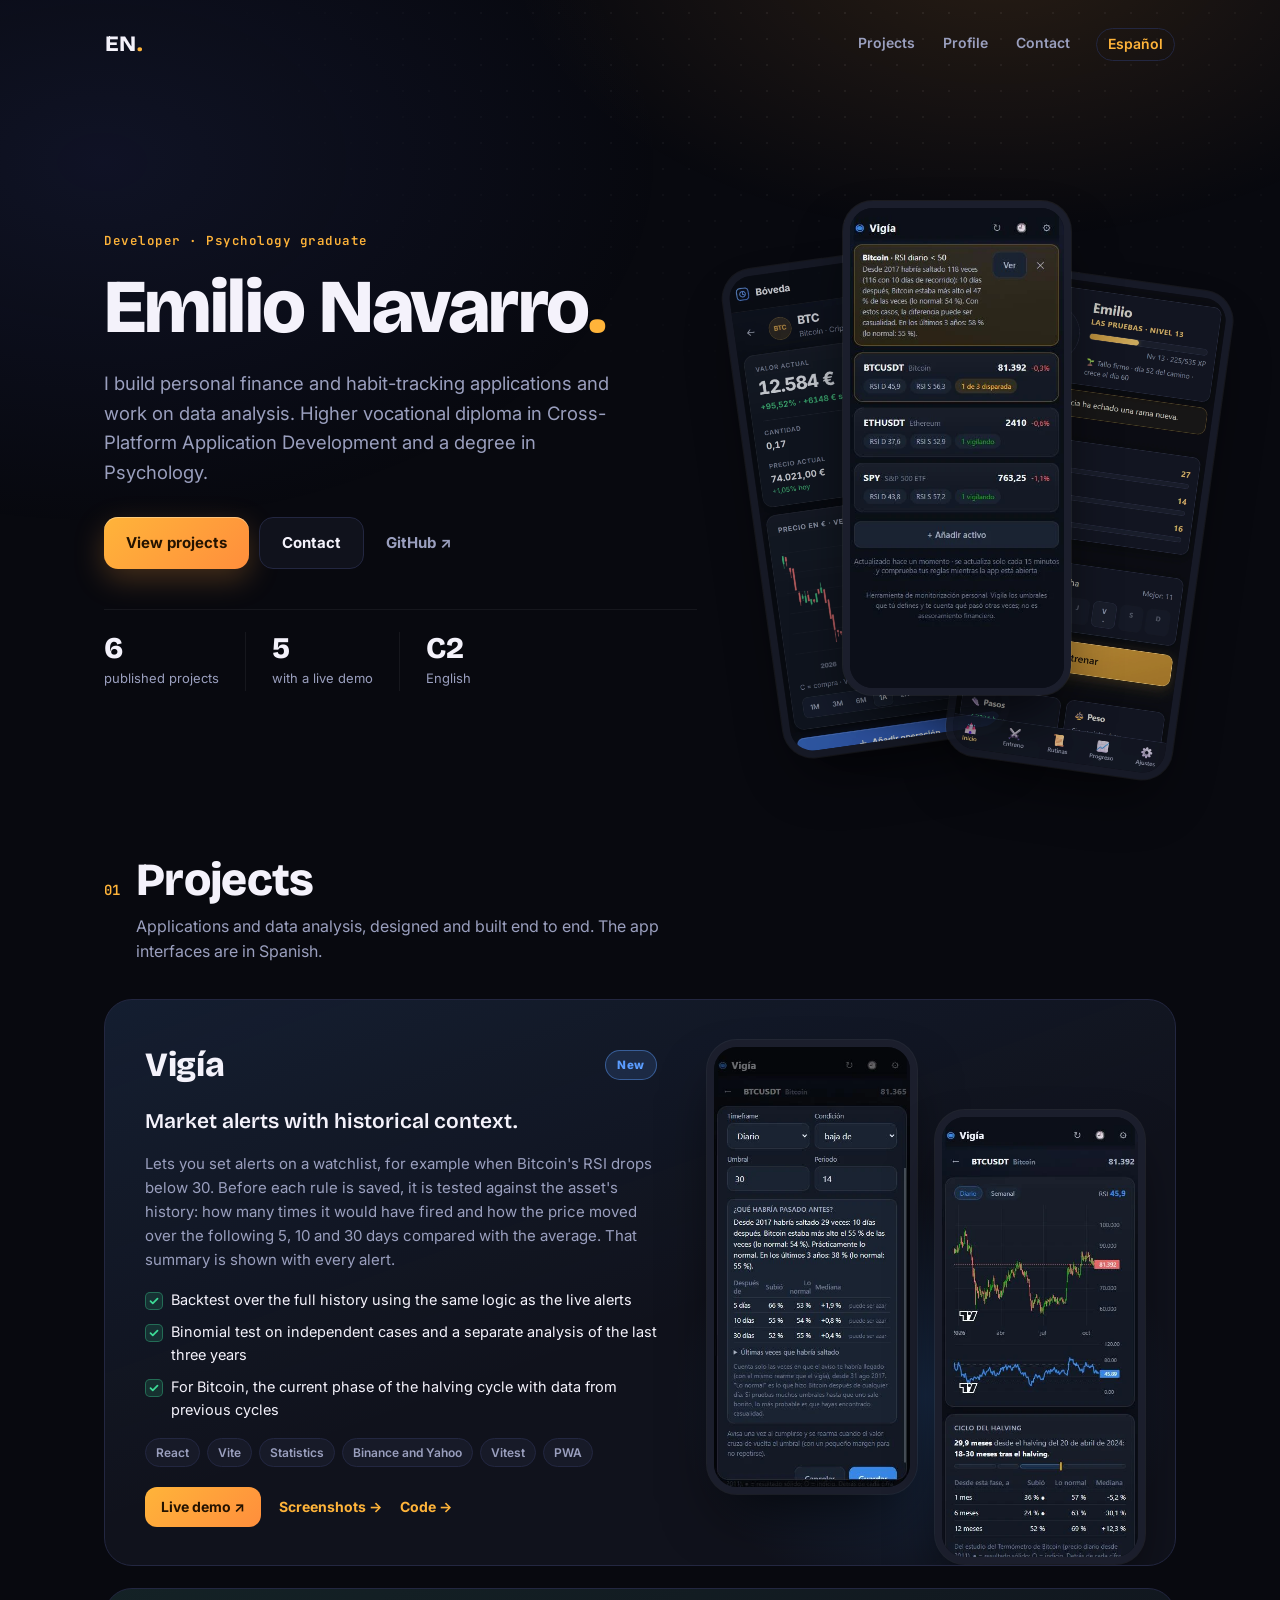
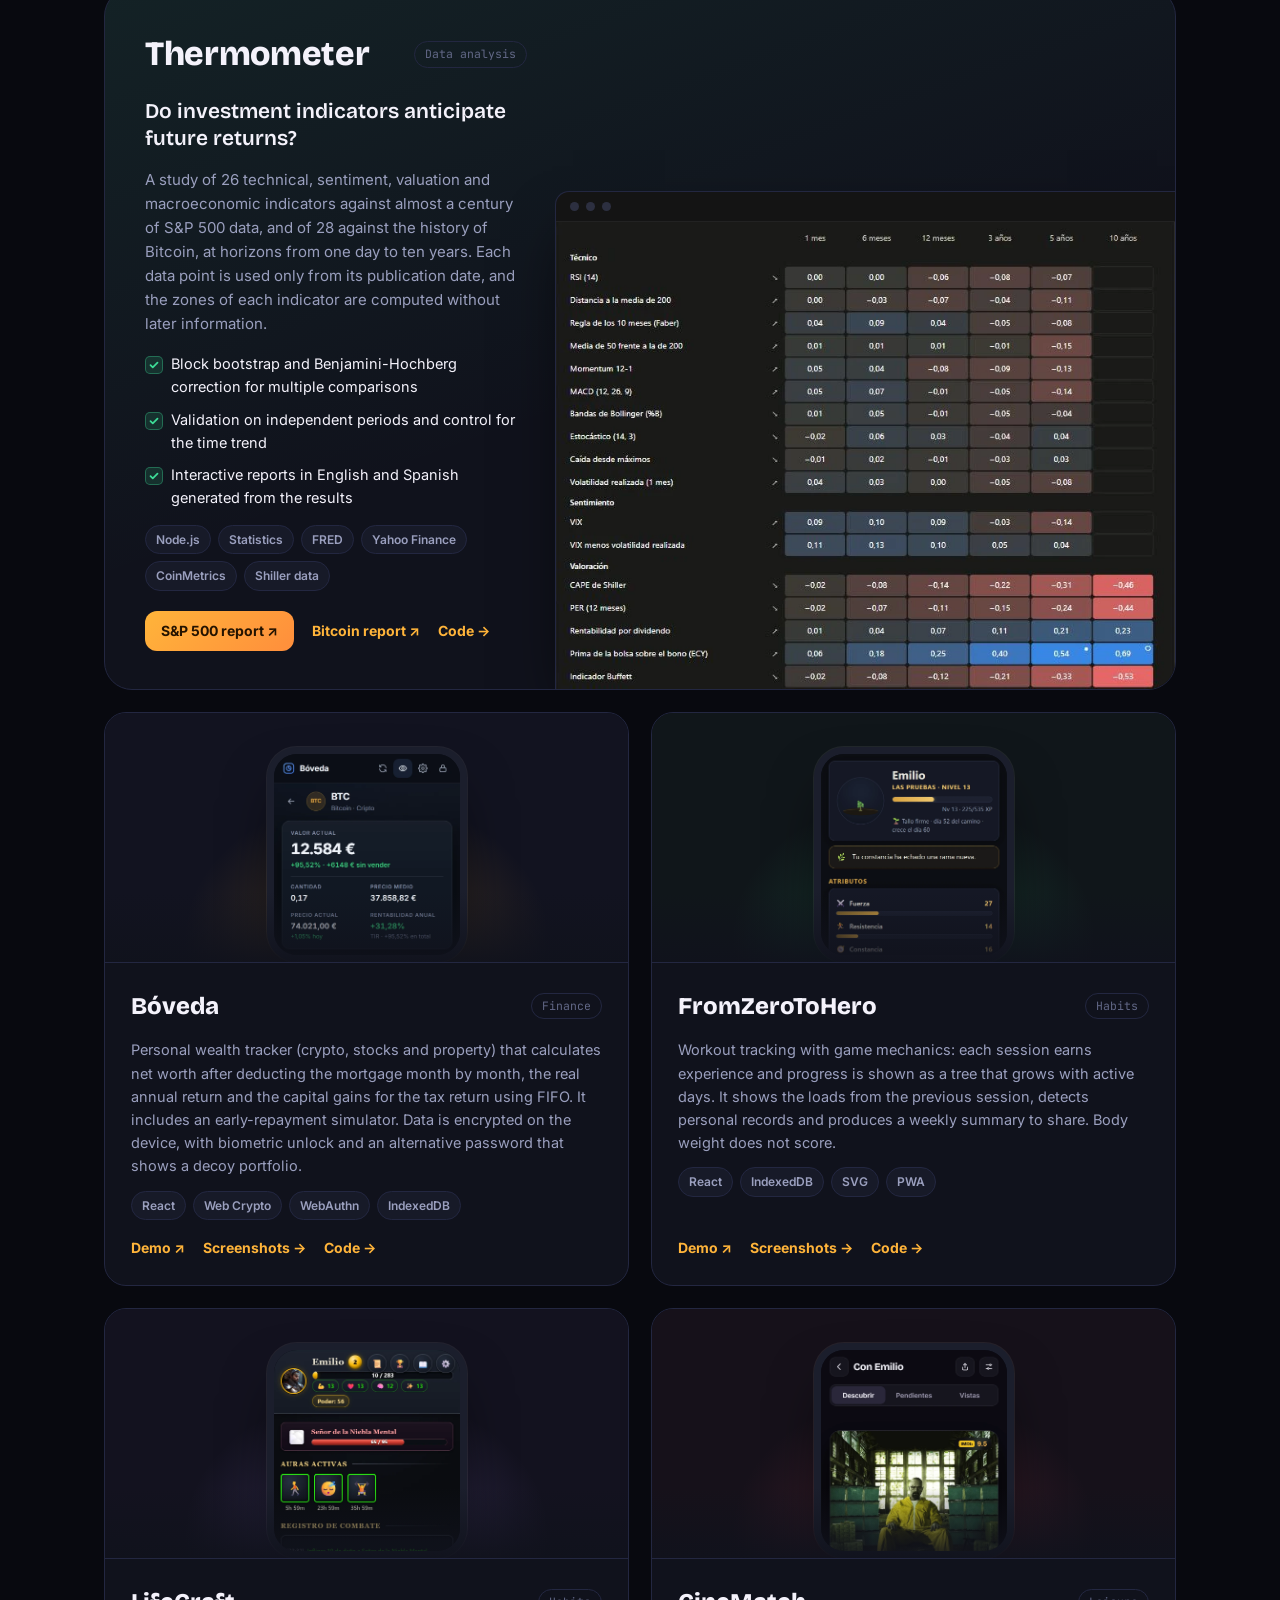
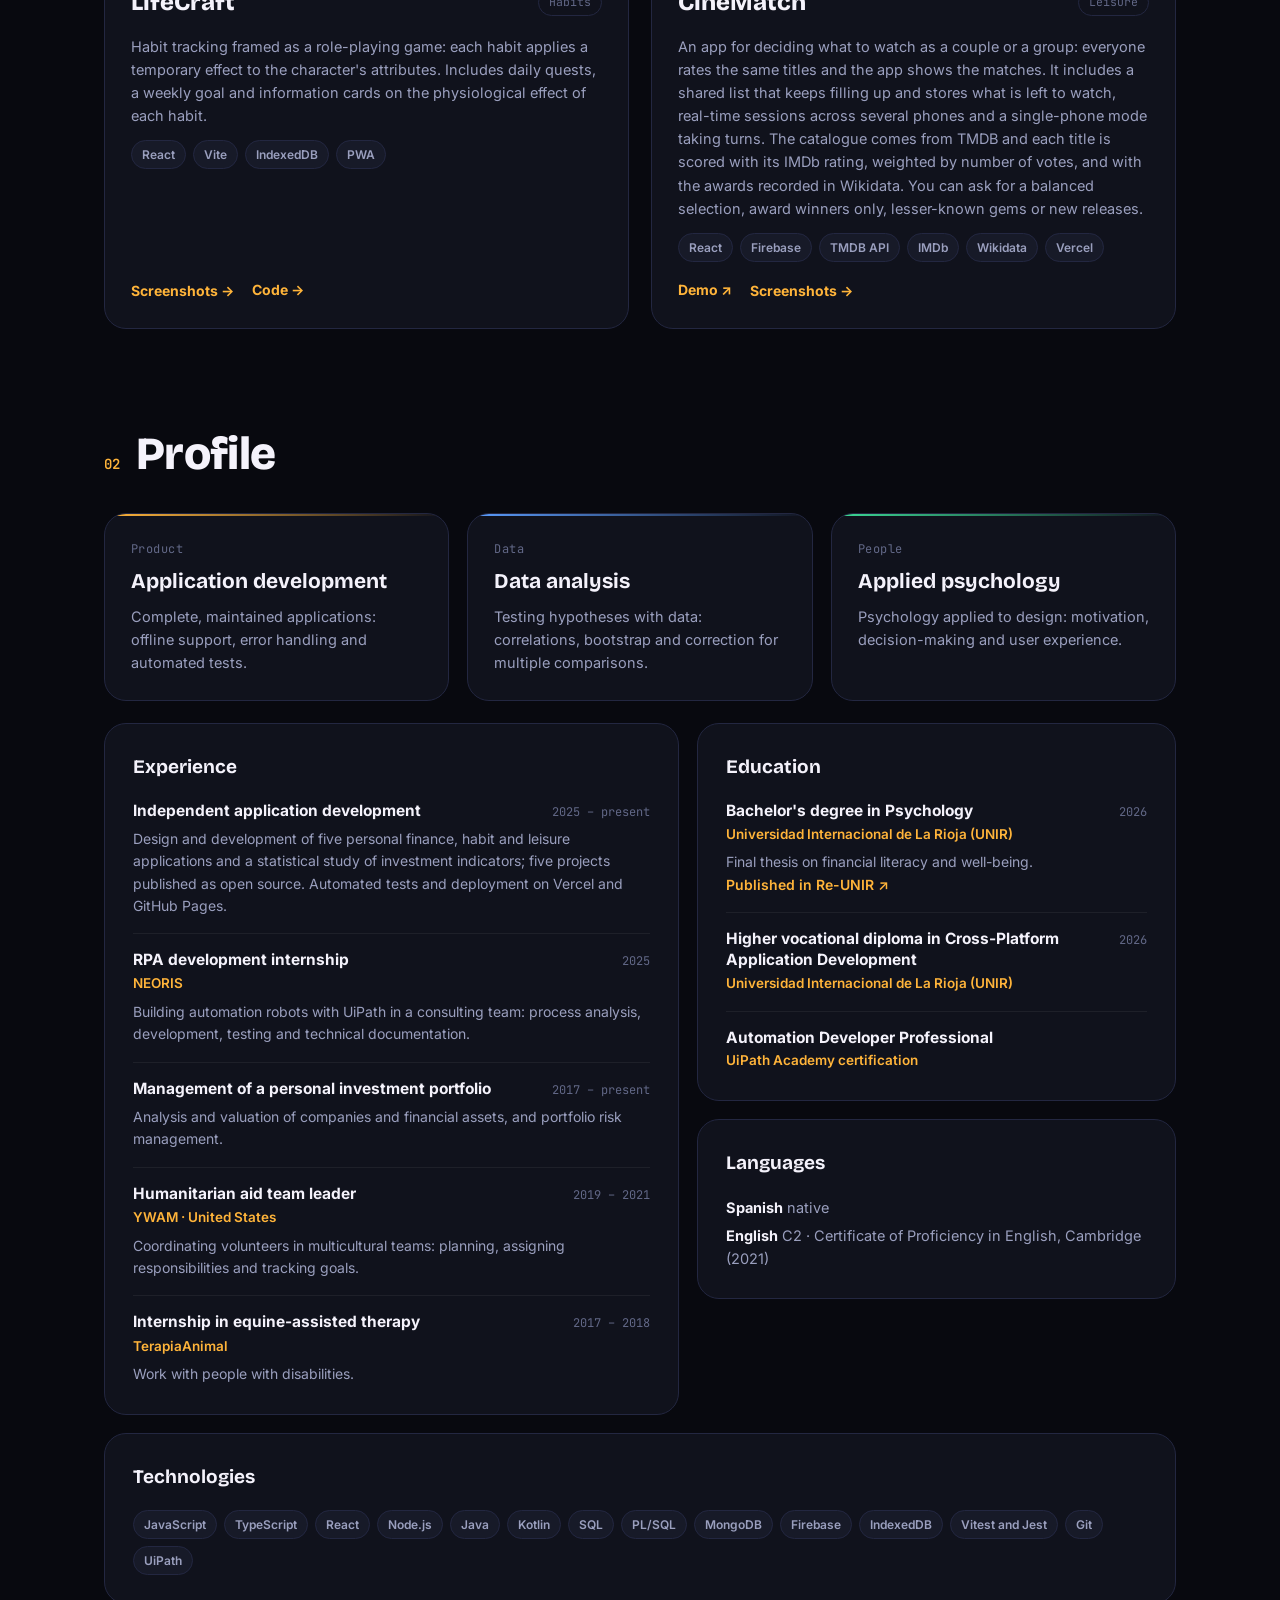
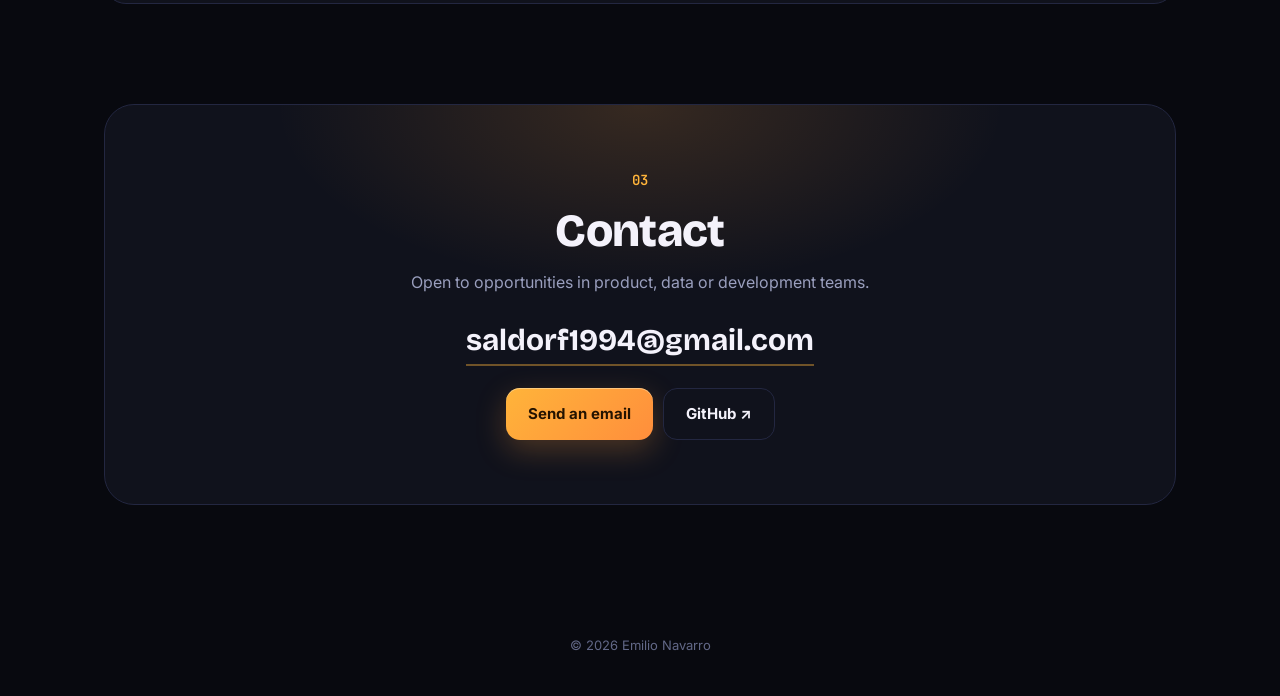
==== en/index.html @ cb15668c "Bóveda: captura de la animación de apertura y textos en inglés al día" ====
<!doctype html>
<html lang="en">

<head>
  <meta charset="UTF-8" />
  <meta name="viewport" content="width=device-width, initial-scale=1.0" />
  <meta name="theme-color" content="#08090f" />
  <title>Emilio Navarro · Developer and Psychology graduate</title>
  <meta name="description"
    content="Portfolio of Emilio Navarro, application developer and Psychology graduate. Personal finance and habit-tracking apps, and data analysis." />
  <meta property="og:type" content="website" />
  <meta property="og:url" content="https://seakerop.github.io/portfolio-12-06-main/en/" />
  <meta property="og:title" content="Emilio Navarro · Developer and Psychology graduate" />
  <meta property="og:description" content="Personal finance and habit-tracking apps, and data analysis." />
  <meta property="og:image" content="https://seakerop.github.io/portfolio-12-06-main/og.png" />
  <meta name="twitter:card" content="summary_large_image" />
  <link rel="icon"
    href="data:image/svg+xml,%3Csvg xmlns='http://www.w3.org/2000/svg' viewBox='0 0 100 100'%3E%3Crect width='100' height='100' rx='24' fill='%2308090f'/%3E%3Ctext x='46' y='68' font-family='Arial' font-weight='800' font-size='50' fill='%23f4f2fb' text-anchor='middle'%3EEN%3C/text%3E%3Ccircle cx='82' cy='64' r='7' fill='%23ffb43a'/%3E%3C/svg%3E" />
  <link rel="preconnect" href="https://fonts.googleapis.com" />
  <link rel="preconnect" href="https://fonts.gstatic.com" crossorigin />
  <link
    href="https://fonts.googleapis.com/css2?family=Bricolage+Grotesque:opsz,wght@12..96,400..800&family=Inter:wght@400;500;600;700&family=JetBrains+Mono:wght@500;600&display=swap"
    rel="stylesheet" />
  <link rel="alternate" hreflang="es" href="https://seakerop.github.io/portfolio-12-06-main/" />
  <link rel="stylesheet" href="../style.css" />
</head>

<body>
  <div class="backdrop" aria-hidden="true"></div>

  <header class="nav">
    <a class="brand" href="#top" aria-label="Home">EN<span class="dot">.</span></a>
    <nav>
      <a href="#projects">Projects</a>
      <a href="#profile">Profile</a>
      <a href="#contact">Contact</a>
      <a class="lang-link" href="../" hreflang="es" lang="es">Español</a>
    </nav>
  </header>

  <main id="top">
    <!-- ═══ hero ═══ -->
    <section class="hero">
      <div class="hero-text">
        <p class="eyebrow reveal">Developer · Psychology graduate</p>
        <h1 class="reveal">Emilio Navarro<span class="dot">.</span></h1>
        <p class="hero-sub reveal">
          I build personal finance and habit-tracking applications and work on data analysis. Higher vocational
          diploma in Cross-Platform Application Development and a degree in Psychology.
        </p>
        <div class="hero-cta reveal">
          <a class="btn btn-solid" href="#projects">View projects</a>
          <a class="btn btn-line" href="mailto:saldorf1994@gmail.com">Contact</a>
          <a class="btn btn-ghost" href="https://github.com/seakerop" target="_blank" rel="noreferrer">GitHub ↗</a>
        </div>
        <ul class="proof reveal" aria-label="In numbers">
          <li><b>6</b><span>published projects</span></li>
          <li><b>5</b><span>with a live demo</span></li>
          <li><b>C2</b><span>English</span></li>
        </ul>
      </div>

      <div class="hero-phones reveal" aria-hidden="true">
        <figure class="phone p-back"><img src="../img/boveda/2-activo.webp" alt="" fetchpriority="high" /></figure>
        <figure class="phone p-front"><img src="../img/vigia/1-avisos.webp" alt="" fetchpriority="high" /></figure>
        <figure class="phone p-side"><img src="../img/fzth/1-home.webp" alt="" /></figure>
      </div>
    </section>

    <!-- ═══ projects ═══ -->
    <section id="projects">
      <div class="sec-head reveal">
        <span class="sec-num mono">01</span>
        <h2>Projects</h2>
        <p>Applications and data analysis, designed and built end to end. The app interfaces are in Spanish.</p>
      </div>

      <!-- featured: Vigía -->
      <article class="feature reveal">
        <div class="feature-text">
          <div class="card-top">
            <h3>Vigía</h3>
            <span class="badge badge-new">New</span>
          </div>
          <p class="lede">Market alerts with historical context.</p>
          <p>
            Lets you set alerts on a watchlist, for example when Bitcoin's RSI drops below 30. Before each rule is
            saved, it is tested against the asset's history: how many times it would have fired and how the price
            moved over the following 5, 10 and 30 days compared with the average. That summary is shown with every
            alert.
          </p>
          <ul class="checks">
            <li>Backtest over the full history using the same logic as the live alerts</li>
            <li>Binomial test on independent cases and a separate analysis of the last three years</li>
            <li>For Bitcoin, the current phase of the halving cycle with data from previous cycles</li>
          </ul>
          <div class="stack">
            <span>React</span><span>Vite</span><span>Statistics</span><span>Binance and Yahoo</span><span>Vitest</span><span>PWA</span>
          </div>
          <div class="card-links">
            <a class="link-solid" href="https://vigia-fawn.vercel.app" target="_blank" rel="noreferrer">Live demo ↗</a>
            <button type="button" class="shots-link" data-shots="vigia">Screenshots →</button>
            <a href="https://github.com/seakerop/vigia" target="_blank" rel="noreferrer">Code →</a>
          </div>
        </div>
        <div class="feature-visual" aria-hidden="true">
          <figure class="phone"><img src="../img/vigia/3-probador.webp" alt="" loading="lazy" /></figure>
          <figure class="phone phone-offset"><img src="../img/vigia/2-ficha.webp" alt="" loading="lazy" /></figure>
        </div>
      </article>

      <!-- featured: Termómetro -->
      <article class="feature feature-data reveal">
        <div class="feature-text">
          <div class="card-top">
            <h3>Thermometer</h3>
            <span class="tag mono">Data analysis</span>
          </div>
          <p class="lede">Do investment indicators anticipate future returns?</p>
          <p>
            A study of 26 technical, sentiment, valuation and macroeconomic indicators against almost a century of
            S&amp;P 500 data, and of 28 against the history of Bitcoin, at horizons from one day to ten years. Each
            data point is used only from its publication date, and the zones of each indicator are computed without
            later information.
          </p>
          <ul class="checks">
            <li>Block bootstrap and Benjamini-Hochberg correction for multiple comparisons</li>
            <li>Validation on independent periods and control for the time trend</li>
            <li>Interactive reports in English and Spanish generated from the results</li>
          </ul>
          <div class="stack">
            <span>Node.js</span><span>Statistics</span><span>FRED</span><span>Yahoo Finance</span><span>CoinMetrics</span><span>Shiller data</span>
          </div>
          <div class="card-links">
            <a class="link-solid" href="https://seakerop.github.io/termometro/en/" target="_blank" rel="noreferrer">S&amp;P 500 report ↗</a>
            <a href="https://seakerop.github.io/termometro/en/bitcoin.html" target="_blank" rel="noreferrer">Bitcoin report ↗</a>
            <a href="https://github.com/seakerop/termometro" target="_blank" rel="noreferrer">Code →</a>
          </div>
        </div>
        <div class="feature-visual" aria-hidden="true">
          <figure class="browser">
            <div class="browser-bar"><i></i><i></i><i></i></div>
            <img src="../img/termometro/mapa.webp" alt="" loading="lazy" width="758" height="572" />
          </figure>
        </div>
      </article>

      <div class="cards">
        <article class="card reveal">
          <div class="card-shot shot-vault">
            <figure class="phone"><img src="../img/boveda/2-activo.webp" alt="Bitcoin detail screen in Bóveda with its candlestick chart" loading="lazy" /></figure>
          </div>
          <div class="card-body">
            <div class="card-top"><h3>Bóveda</h3><span class="tag mono">Finance</span></div>
            <p>
              Personal wealth tracker (crypto, stocks and property) that calculates net worth after deducting the
              mortgage month by month, the real annual return and the capital gains for the tax return using FIFO.
              It includes an early-repayment simulator. Data is encrypted on the device, with
              biometric unlock and an alternative password that shows a decoy portfolio.
            </p>
            <div class="stack"><span>React</span><span>Web Crypto</span><span>WebAuthn</span><span>IndexedDB</span></div>
            <div class="card-links">
              <a href="https://boveda-ivory.vercel.app" target="_blank" rel="noreferrer">Demo ↗</a>
              <button type="button" class="shots-link" data-shots="boveda">Screenshots →</button>
              <a href="https://github.com/seakerop/boveda" target="_blank" rel="noreferrer">Code →</a>
            </div>
          </div>
        </article>

        <article class="card reveal">
          <div class="card-shot shot-gym">
            <figure class="phone"><img src="../img/fzth/1-home.webp" alt="FromZeroToHero home screen" loading="lazy" /></figure>
          </div>
          <div class="card-body">
            <div class="card-top"><h3>FromZeroToHero</h3><span class="tag mono">Habits</span></div>
            <p>
              Workout tracking with game mechanics: each session earns experience and progress is shown as a tree
              that grows with active days. It shows the loads from the previous session, detects personal records and
              produces a weekly summary to share. Body weight does not score.
            </p>
            <div class="stack"><span>React</span><span>IndexedDB</span><span>SVG</span><span>PWA</span></div>
            <div class="card-links">
              <a href="https://seakerop.github.io/fromzerotohero/" target="_blank" rel="noreferrer">Demo ↗</a>
              <button type="button" class="shots-link" data-shots="fzth">Screenshots →</button>
              <a href="https://github.com/seakerop/fromzerotohero" target="_blank" rel="noreferrer">Code →</a>
            </div>
          </div>
        </article>

        <article class="card reveal">
          <div class="card-shot shot-life">
            <figure class="phone"><img src="../img/lifecraft/2-home.webp" alt="LifeCraft home screen" loading="lazy" /></figure>
          </div>
          <div class="card-body">
            <div class="card-top"><h3>LifeCraft</h3><span class="tag mono">Habits</span></div>
            <p>
              Habit tracking framed as a role-playing game: each habit applies a temporary effect to the character's
              attributes. Includes daily quests, a weekly goal and information cards on the physiological effect of
              each habit.
            </p>
            <div class="stack"><span>React</span><span>Vite</span><span>IndexedDB</span><span>PWA</span></div>
            <div class="card-links">
              <button type="button" class="shots-link" data-shots="lifecraft">Screenshots →</button>
              <a href="https://github.com/seakerop/lifecraft" target="_blank" rel="noreferrer">Code →</a>
            </div>
          </div>
        </article>

        <article class="card reveal">
          <div class="card-shot shot-cine">
            <figure class="phone"><img src="../img/cinematch/2-descubrir.webp" alt="A series card in CineMatch" loading="lazy" /></figure>
          </div>
          <div class="card-body">
            <div class="card-top"><h3>CineMatch</h3><span class="tag mono">Leisure</span></div>
            <p>
              An app for deciding what to watch as a couple or a group: everyone rates the same titles and the app
              shows the matches. It includes a shared list that keeps filling up and stores what is left to watch,
              real-time sessions across several phones and a single-phone mode taking turns. The catalogue comes from
              TMDB and each title is scored with its IMDb rating, weighted by number of votes, and with the awards
              recorded in Wikidata. You can ask for a balanced selection, award winners only, lesser-known gems or new
              releases.
            </p>
            <div class="stack"><span>React</span><span>Firebase</span><span>TMDB API</span><span>IMDb</span><span>Wikidata</span><span>Vercel</span></div>
            <div class="card-links">
              <a href="https://cinematch-wine-xi.vercel.app" target="_blank" rel="noreferrer">Demo ↗</a>
              <button type="button" class="shots-link" data-shots="cinematch">Screenshots →</button>
            </div>
          </div>
        </article>
      </div>
    </section>

    <!-- ═══ profile ═══ -->
    <section id="profile">
      <div class="sec-head reveal">
        <span class="sec-num mono">02</span>
        <h2>Profile</h2>
      </div>

      <div class="pillars">
        <div class="pillar reveal">
          <span class="pillar-k mono">Product</span>
          <h3>Application development</h3>
          <p>Complete, maintained applications: offline support, error handling and automated tests.</p>
        </div>
        <div class="pillar reveal">
          <span class="pillar-k mono">Data</span>
          <h3>Data analysis</h3>
          <p>Testing hypotheses with data: correlations, bootstrap and correction for multiple comparisons.</p>
        </div>
        <div class="pillar reveal">
          <span class="pillar-k mono">People</span>
          <h3>Applied psychology</h3>
          <p>Psychology applied to design: motivation, decision-making and user experience.</p>
        </div>
      </div>

      <div class="cv-grid">
        <div class="cv-block reveal">
          <h3 class="block-title">Experience</h3>
          <ul class="cv-list">
            <li>
              <div class="cv-head"><b>Independent application development</b><span class="when mono">2025 – present</span></div>
              <p>Design and development of five personal finance, habit and leisure applications and a statistical study of investment indicators; five projects published as open source. Automated tests and deployment on Vercel and GitHub Pages.</p>
            </li>
            <li>
              <div class="cv-head"><b>RPA development internship</b><span class="when mono">2025</span></div>
              <span class="org">NEORIS</span>
              <p>Building automation robots with UiPath in a consulting team: process analysis, development, testing and technical documentation.</p>
            </li>
            <li>
              <div class="cv-head"><b>Management of a personal investment portfolio</b><span class="when mono">2017 – present</span></div>
              <p>Analysis and valuation of companies and financial assets, and portfolio risk management.</p>
            </li>
            <li>
              <div class="cv-head"><b>Humanitarian aid team leader</b><span class="when mono">2019 – 2021</span></div>
              <span class="org">YWAM · United States</span>
              <p>Coordinating volunteers in multicultural teams: planning, assigning responsibilities and tracking goals.</p>
            </li>
            <li>
              <div class="cv-head"><b>Internship in equine-assisted therapy</b><span class="when mono">2017 – 2018</span></div>
              <span class="org">TerapiaAnimal</span>
              <p>Work with people with disabilities.</p>
            </li>
          </ul>
        </div>

        <div class="cv-side">
          <div class="cv-block reveal">
            <h3 class="block-title">Education</h3>
            <ul class="cv-list">
              <li>
                <div class="cv-head"><b>Bachelor's degree in Psychology</b><span class="when mono">2026</span></div>
                <span class="org">Universidad Internacional de La Rioja (UNIR)</span>
                <p>Final thesis on financial literacy and well-being. <a href="https://reunir.unir.net/handle/123456789/23557" target="_blank" rel="noreferrer">Published in Re-UNIR ↗</a></p>
              </li>
              <li>
                <div class="cv-head"><b>Higher vocational diploma in Cross-Platform Application Development</b><span class="when mono">2026</span></div>
                <span class="org">Universidad Internacional de La Rioja (UNIR)</span>
              </li>
              <li>
                <div class="cv-head"><b>Automation Developer Professional</b></div>
                <span class="org">UiPath Academy certification</span>
              </li>
            </ul>
          </div>
          <div class="cv-block reveal">
            <h3 class="block-title">Languages</h3>
            <p class="lang"><b>Spanish</b> native</p>
            <p class="lang"><b>English</b> C2 · Certificate of Proficiency in English, Cambridge (2021)</p>
          </div>
        </div>

        <div class="cv-block cv-wide reveal">
          <h3 class="block-title">Technologies</h3>
          <div class="stack">
            <span>JavaScript</span><span>TypeScript</span><span>React</span><span>Node.js</span><span>Java</span><span>Kotlin</span>
            <span>SQL</span><span>PL/SQL</span><span>MongoDB</span><span>Firebase</span><span>IndexedDB</span><span>Vitest and Jest</span><span>Git</span><span>UiPath</span>
          </div>
        </div>
      </div>
    </section>

    <!-- ═══ contact ═══ -->
    <section id="contact">
      <div class="contact reveal">
        <span class="sec-num mono">03</span>
        <h2>Contact</h2>
        <p>Open to opportunities in product, data or development teams.</p>
        <a class="mail" href="mailto:saldorf1994@gmail.com">saldorf1994@gmail.com</a>
        <div class="hero-cta">
          <a class="btn btn-solid" href="mailto:saldorf1994@gmail.com">Send an email</a>
          <a class="btn btn-line" href="https://github.com/seakerop" target="_blank" rel="noreferrer">GitHub ↗</a>
        </div>
      </div>
    </section>
  </main>

  <div id="lightbox" class="lightbox" hidden>
    <div class="lb-backdrop"></div>
    <div class="lb-panel" role="dialog" aria-modal="true" aria-label="Project screenshots">
      <div class="lb-head">
        <h3 class="lb-title"></h3>
        <button class="lb-close" type="button" aria-label="Close">✕</button>
      </div>
      <div class="lb-track"></div>
      <button class="lb-nav lb-prev" type="button" aria-label="Previous">‹</button>
      <button class="lb-nav lb-next" type="button" aria-label="Next">›</button>
    </div>
  </div>

  <footer>
    <p>© 2026 Emilio Navarro</p>
  </footer>

  <script>
    // without JS there is no fade-in, but the content is always visible
    document.documentElement.classList.add('js')
    const io = new IntersectionObserver(
      (entries) => entries.forEach((e) => e.isIntersecting && e.target.classList.add('in')),
      { threshold: 0.12 },
    )
    document.querySelectorAll('.reveal').forEach((el) => io.observe(el))

    // screenshot gallery with a caption per screen
    const GALLERIES = {
      vigia: {
        title: 'Vigía',
        shots: [
          { src: '../img/vigia/1-avisos.webp', cap: 'Watchlist with an active alert. Next to the rule is its historical summary: how many times it would have fired since 2017 and the 10-day price move compared with the average.' },
          { src: '../img/vigia/2-ficha.webp', cap: 'Detail screen for each asset with candles and RSI, computed with the same code that evaluates the rules.' },
          { src: '../img/vigia/3-probador.webp', cap: 'When a rule is created, the app tests it against the asset\'s history and shows the results at 5, 10 and 30 days against the average, with an indication of whether the difference is significant.' },
          { src: '../img/vigia/4-ciclo.webp', cap: 'For Bitcoin, the current phase of the halving cycle and how the price behaved in that phase during previous cycles. Below, each rule with its historical summary.' },
        ],
      },
      fzth: {
        title: 'FromZeroToHero',
        shots: [
          { src: '../img/fzth/1-home.webp', cap: 'Home screen: level, attributes and the tree that represents progress, which grows with active days. Attributes are calculated from logged activity, never from body weight.' },
          { src: '../img/fzth/2-arbol.webp', cap: 'The tree in detail with its history: every few active days a new element is added, and its appearance changes with the season.' },
          { src: '../img/fzth/3-entreno.webp', cap: 'Workout mode: each exercise shows the loads from the previous session and pre-fills the sets. Includes a rest timer.' },
          { src: '../img/fzth/4-ficha.webp', cap: 'Technique cards for 52 exercises: muscles involved, key points and common mistakes.' },
          { src: '../img/fzth/5-progreso.webp', cap: 'Progress per exercise: best weight and estimated 1RM per session, with automatic detection of personal records.' },
          { src: '../img/fzth/6-gesta.webp', cap: 'Weekly summary as an image to share: level, streak and experience for the week.' },
        ],
      },
      lifecraft: {
        title: 'LifeCraft',
        shots: [
          { src: '../img/lifecraft/1-creacion.webp', cap: 'Character creation: choosing the habits to build and the ones to keep under control.' },
          { src: '../img/lifecraft/2-home.webp', cap: 'Home screen: each logged habit applies a temporary effect that changes the character\'s attributes.' },
          { src: '../img/lifecraft/3-codice.webp', cap: 'Information cards on the physiological effect of each habit, with references and a note that they do not replace professional advice.' },
          { src: '../img/lifecraft/4-misiones.webp', cap: 'Daily quests and a weekly goal that moves forward with positive habits and back with negative ones.' },
          { src: '../img/lifecraft/5-cronica.webp', cap: 'Monthly history as a heat map, and unlocked achievements.' },
        ],
      },
      boveda: {
        title: 'Bóveda',
        shots: [
          { src: '../img/boveda/1-patrimonio.webp', cap: 'Wealth summary by asset type, with net worth after the mortgage.' },
          { src: '../img/boveda/2-activo.webp', cap: 'Detail screen for each asset with a weekly candlestick chart. Crypto and stock prices update automatically.' },
          { src: '../img/boveda/3-hipoteca.webp', cap: 'Early-repayment simulator: compares lowering the monthly payment with shortening the term and calculates the interest saved.' },
          { src: '../img/boveda/4-privacidad.webp', cap: 'Privacy mode: hides every figure with one tap.' },
          { src: '../img/boveda/5-renta.webp', cap: 'Tax report: gains calculated with FIFO, the way the Spanish tax office does it, including the two-month rule and dividends. Exports to CSV.' },
          { src: '../img/boveda/6-huella.webp', cap: 'Fingerprint unlock. Data is encrypted on the phone itself: no accounts and no server.' },
          { src: '../img/boveda/7-apertura.webp', cap: 'On unlock, the vault door opens while the data is being decrypted: the dial spins, the bolts slide back and you go through the door. With a wrong password, the door shakes.' },
        ],
      },
      cinematch: {
        title: 'CineMatch',
        shots: [
          { src: '../img/cinematch/1-inicio.webp', cap: 'Home: access to the shared list and to sessions with one or several phones.' },
          { src: '../img/cinematch/2-descubrir.webp', cap: 'Each person rates the titles by swiping the card. Every card shows the IMDb rating and, if there is one, its main award.' },
          { src: '../img/cinematch/3-ficha.webp', cap: 'Each title has a page with the synopsis, IMDb votes, awards, the trailer and links to the services where it is available.' },
          { src: '../img/cinematch/4-match.webp', cap: 'When everyone picks the same title, the app shows it straight away.' },
          { src: '../img/cinematch/5-pendientes.webp', cap: 'Matches are kept in the to-watch list. The wheel picks one at random.' },
        ],
      },
    }
    const navBar = document.querySelector('.nav')
    const onScroll = () => navBar.classList.toggle('scrolled', window.scrollY > 8)
    onScroll()
    window.addEventListener('scroll', onScroll, { passive: true })

    const lb = document.getElementById('lightbox')
    const lbTitle = lb.querySelector('.lb-title')
    const lbTrack = lb.querySelector('.lb-track')
    let lastFocus = null
    function openGallery(key) {
      const g = GALLERIES[key]
      if (!g) return
      lastFocus = document.activeElement
      lbTitle.innerHTML = g.title + ' <small>swipe for more →</small>'
      lbTrack.innerHTML = g.shots
        .map((s) => `<figure class="lb-shot"><img src="${s.src}" alt="" loading="lazy" decoding="async" /><p>${s.cap}</p></figure>`)
        .join('')
      lbTrack.scrollLeft = 0
      lb.hidden = false
      document.body.style.overflow = 'hidden'
      lb.querySelector('.lb-close').focus({ preventScroll: true })
    }
    function closeGallery() {
      if (lb.hidden || lb.classList.contains('closing')) return
      lb.classList.add('closing')
      setTimeout(() => {
        lb.classList.remove('closing')
        lb.hidden = true
        document.body.style.overflow = ''
        if (lastFocus && lastFocus.focus) lastFocus.focus({ preventScroll: true })
      }, 190)
    }
    const stepSize = () => {
      const shot = lbTrack.querySelector('.lb-shot')
      return shot ? shot.getBoundingClientRect().width + 16 : 280
    }
    document.querySelectorAll('[data-shots]').forEach((b) => b.addEventListener('click', () => openGallery(b.dataset.shots)))
    lb.querySelector('.lb-close').addEventListener('click', closeGallery)
    lb.querySelector('.lb-backdrop').addEventListener('click', closeGallery)
    lb.querySelector('.lb-prev').addEventListener('click', () => lbTrack.scrollBy({ left: -stepSize(), behavior: 'smooth' }))
    lb.querySelector('.lb-next').addEventListener('click', () => lbTrack.scrollBy({ left: stepSize(), behavior: 'smooth' }))
    document.addEventListener('keydown', (e) => {
      if (lb.hidden) return
      if (e.key === 'Escape') closeGallery()
      if (e.key === 'ArrowRight') lbTrack.scrollBy({ left: stepSize(), behavior: 'smooth' })
      if (e.key === 'ArrowLeft') lbTrack.scrollBy({ left: -stepSize(), behavior: 'smooth' })
    })
    let dragging = false, dragX = 0, dragStart = 0
    lbTrack.addEventListener('pointerdown', (e) => {
      if (e.pointerType !== 'mouse') return
      dragging = true; dragX = e.clientX; dragStart = lbTrack.scrollLeft
      lbTrack.classList.add('dragging')
    })
    window.addEventListener('pointermove', (e) => {
      if (dragging) lbTrack.scrollLeft = dragStart - (e.clientX - dragX)
    })
    window.addEventListener('pointerup', () => {
      dragging = false
      lbTrack.classList.remove('dragging')
    })
  </script>
</body>

</html>
---- style.css ----
/* ═══════════ Emilio Navarro · portfolio ═══════════ */
:root {
  --bg: #08090f;
  --surface: #10121c;
  --surface2: #171a28;
  --line: #232741;
  --line-soft: rgba(255, 255, 255, 0.06);
  --text: #f4f2fb;
  --muted: #9a9fbe;
  --faint: #626887;
  --amber: #ffb43a;
  --coral: #ff8e3c;
  --mint: #3ddc97;
  --blue: #5b9dff;
  --display: 'Bricolage Grotesque', 'Inter', sans-serif;
  --mono: 'JetBrains Mono', ui-monospace, monospace;
  --radius: 22px;
}

* { box-sizing: border-box; margin: 0; padding: 0; }
html { scroll-behavior: smooth; scrollbar-color: #232741 #08090f; }
::selection { background: rgba(255, 180, 58, 0.9); color: #241300; }
:focus-visible { outline: 2px solid var(--amber); outline-offset: 3px; border-radius: 6px; }
::-webkit-scrollbar { width: 10px; height: 8px; }
::-webkit-scrollbar-track { background: #08090f; }
::-webkit-scrollbar-thumb { background: #232741; border-radius: 6px; border: 2px solid #08090f; }

body {
  font-family: 'Inter', system-ui, sans-serif;
  background: var(--bg);
  color: var(--text);
  -webkit-font-smoothing: antialiased;
  line-height: 1.6;
  overflow-x: hidden;
}
.mono { font-family: var(--mono); }
a { color: inherit; }

/* atmósfera: retícula de puntos que se desvanece + dos luces muy suaves */
.backdrop { position: fixed; inset: 0; z-index: 0; pointer-events: none; }
.backdrop::before {
  content: ''; position: absolute; inset: 0;
  background-image: radial-gradient(rgba(255, 255, 255, 0.07) 1px, transparent 1px);
  background-size: 26px 26px;
  -webkit-mask-image: radial-gradient(900px 600px at 70% 0%, #000 0%, transparent 75%);
  mask-image: radial-gradient(900px 600px at 70% 0%, #000 0%, transparent 75%);
}
.backdrop::after {
  content: ''; position: absolute; inset: 0;
  background:
    radial-gradient(700px 420px at 78% -6%, rgba(255, 162, 58, 0.13), transparent 70%),
    radial-gradient(800px 520px at 8% 18%, rgba(70, 90, 200, 0.12), transparent 70%);
}
main, .nav, footer { position: relative; z-index: 2; }

/* nav flotante: se vuelve píldora con blur al hacer scroll */
.nav {
  position: sticky; top: 12px; z-index: 40;
  max-width: 1120px; margin: 0 auto; padding: 14px 24px;
  display: flex; align-items: center; justify-content: space-between;
  border: 1px solid transparent; border-radius: 999px;
  transition: background 0.3s ease, border-color 0.3s ease, box-shadow 0.3s ease;
}
.nav.scrolled {
  background: rgba(12, 14, 24, 0.72);
  -webkit-backdrop-filter: blur(14px) saturate(1.3);
  backdrop-filter: blur(14px) saturate(1.3);
  border-color: var(--line);
  box-shadow: 0 12px 32px rgba(0, 0, 0, 0.35);
}
.brand { font-family: var(--display); font-weight: 800; font-size: 22px; letter-spacing: 0.02em; text-decoration: none; }
.dot { color: var(--amber); }
.nav nav { display: flex; gap: 24px; }
.nav nav a {
  position: relative; color: var(--muted); text-decoration: none;
  font-size: 14px; font-weight: 600; padding: 4px 2px; transition: color 0.15s;
}
.nav nav a::after {
  content: ''; position: absolute; left: 2px; right: 100%; bottom: -1px; height: 2px;
  background: var(--amber); border-radius: 2px; transition: right 0.22s ease;
}
.nav nav a:hover { color: var(--text); }
.nav nav a:hover::after { right: 2px; }
.nav nav a.lang-link { color: var(--amber); border: 1px solid var(--line); border-radius: 999px; padding: 4px 11px; }
.nav nav a.lang-link::after { display: none; }
.nav nav a.lang-link:hover { border-color: var(--amber); }

main { max-width: 1120px; margin: 0 auto; padding: 0 24px 40px; }

/* aparición al hacer scroll (solo con JS; sin JS todo se ve) */
html.js .reveal { opacity: 0; transform: translateY(22px); transition: opacity 0.65s ease, transform 0.65s cubic-bezier(0.2, 0.7, 0.3, 1); }
html.js .reveal.in { opacity: 1; transform: none; }
html.js .hero-text .reveal:nth-child(2) { transition-delay: 0.07s; }
html.js .hero-text .reveal:nth-child(3) { transition-delay: 0.14s; }
html.js .hero-text .reveal:nth-child(4) { transition-delay: 0.21s; }
html.js .hero-text .reveal:nth-child(5) { transition-delay: 0.28s; }
html.js .hero-phones.reveal { transition-delay: 0.18s; }
html.js .cards .card.reveal:nth-child(2n) { transition-delay: 0.08s; }
html.js .pillars .pillar.reveal:nth-child(2) { transition-delay: 0.08s; }
html.js .pillars .pillar.reveal:nth-child(3) { transition-delay: 0.16s; }

/* ═══ marco de móvil para las capturas ═══ */
.phone {
  margin: 0; aspect-ratio: 390 / 844; border-radius: 30px; overflow: hidden;
  background: #0c0e18; border: 7px solid #1b1e2c;
  box-shadow: 0 0 0 1px rgba(255, 255, 255, 0.07), 0 30px 60px -18px rgba(0, 0, 0, 0.75);
}
.phone img { display: block; width: 100%; height: 100%; object-fit: cover; object-position: top; }

/* ═══ hero ═══ */
.hero {
  display: grid; grid-template-columns: 1.15fr 0.85fr; gap: 40px; align-items: center;
  padding: 72px 0 40px; min-height: min(760px, 88vh);
}
.eyebrow {
  font-family: var(--mono); color: var(--amber); font-size: 12.5px; font-weight: 600;
  letter-spacing: 0.04em; margin-bottom: 18px;
}
.hero h1 {
  font-family: var(--display); font-size: clamp(42px, 6.4vw, 76px);
  font-weight: 800; line-height: 1.02; letter-spacing: -0.02em; margin-bottom: 22px;
  text-wrap: balance;
}
.hl {
  background: linear-gradient(100deg, var(--amber) 10%, var(--coral) 90%);
  -webkit-background-clip: text; background-clip: text; color: transparent;
}
.hero-sub { font-size: clamp(16px, 1.6vw, 18.5px); color: var(--muted); max-width: 540px; margin-bottom: 30px; }

.hero-cta { display: flex; flex-wrap: wrap; gap: 10px; }
.btn {
  display: inline-flex; align-items: center; gap: 8px; padding: 13px 22px;
  border-radius: 14px; font-weight: 700; font-size: 15px; text-decoration: none;
  transition: transform 0.12s ease, filter 0.2s ease, border-color 0.2s ease, background 0.2s ease;
}
.btn:hover { transform: translateY(-1px); }
.btn:active { transform: scale(0.97); }
.btn-solid {
  background: linear-gradient(135deg, var(--amber), var(--coral)); color: #241300;
  box-shadow: inset 0 1px 0 rgba(255, 235, 190, 0.5), 0 10px 30px rgba(255, 160, 58, 0.25);
}
.btn-solid:hover { filter: brightness(1.07); }
.btn-line { border: 1px solid var(--line); color: var(--text); background: var(--surface); }
.btn-line:hover { border-color: var(--muted); }
.btn-ghost { color: var(--muted); padding-left: 12px; padding-right: 12px; }
.btn-ghost:hover { color: var(--text); }

/* cifras de credibilidad */
.proof {
  list-style: none; display: grid; grid-template-columns: repeat(4, auto); justify-content: start; gap: 0;
  margin-top: 40px; border-top: 1px solid var(--line-soft); padding-top: 22px;
}
.proof li { padding-right: 26px; margin-right: 26px; border-right: 1px solid var(--line-soft); }
.proof li:last-child { border-right: 0; margin-right: 0; padding-right: 0; }
.proof b { display: block; font-family: var(--display); font-size: 30px; font-weight: 800; line-height: 1.1; }
.proof span { color: var(--muted); font-size: 13px; }

/* collage de móviles */
.hero-phones { position: relative; height: 560px; }
.hero-phones .phone { position: absolute; width: 228px; }
.p-front { left: 50%; top: 20px; transform: translateX(-50%); z-index: 3; animation: float 7s ease-in-out infinite; }
.p-back { left: calc(50% - 205px); top: 74px; transform: rotate(-8deg); z-index: 1; opacity: 0.8; filter: saturate(0.9); }
.p-side { left: calc(50% + 2px); top: 96px; transform: translateX(8%) rotate(8deg); z-index: 2; opacity: 0.85; }
.hero-phones .p-side { left: calc(50% + 0px); }
@keyframes float { 50% { transform: translate(-50%, -10px); } }
.float-chip {
  position: absolute; z-index: 4; display: inline-flex; align-items: center; gap: 8px;
  background: rgba(16, 18, 28, 0.88); border: 1px solid var(--line); border-radius: 999px;
  padding: 8px 13px; font-size: 12.5px; font-weight: 600; color: var(--text);
  -webkit-backdrop-filter: blur(8px); backdrop-filter: blur(8px);
  box-shadow: 0 10px 30px rgba(0, 0, 0, 0.45);
}
.chip-a { left: 2%; top: 64%; }
.chip-b { right: 0; top: 16%; color: var(--muted); }
.led { width: 8px; height: 8px; border-radius: 50%; background: var(--mint); box-shadow: 0 0 10px var(--mint); }

/* línea de estado "ahora mismo" */
.now {
  display: flex; align-items: center; gap: 11px; width: fit-content; max-width: 100%;
  font-size: 14px; color: var(--muted);
  border: 1px solid var(--line); background: rgba(16, 18, 28, 0.7);
  padding: 10px 16px; border-radius: 999px; margin: 6px 0 70px;
}
.pulse { width: 8px; height: 8px; border-radius: 50%; background: var(--mint); flex-shrink: 0; animation: pulse 2s ease-in-out infinite; }
@keyframes pulse { 0%, 100% { box-shadow: 0 0 0 0 rgba(61, 220, 151, 0.5); } 50% { box-shadow: 0 0 0 6px rgba(61, 220, 151, 0); } }

/* ═══ secciones ═══ */
section { padding: 30px 0 70px; scroll-margin-top: 90px; }
.sec-head { display: grid; grid-template-columns: auto 1fr; column-gap: 16px; align-items: baseline; margin-bottom: 34px; }
.sec-num { color: var(--amber); font-size: 14px; font-weight: 600; }
h2 { font-family: var(--display); font-size: clamp(32px, 4.6vw, 46px); font-weight: 800; letter-spacing: -0.015em; line-height: 1.1; }
.sec-head p { grid-column: 2; color: var(--muted); margin-top: 8px; max-width: 600px; }

/* ── proyecto destacado ── */
.feature {
  display: grid; grid-template-columns: 1.1fr 0.9fr; gap: 10px; overflow: hidden;
  background: linear-gradient(160deg, rgba(57, 135, 229, 0.10), rgba(16, 18, 28, 0) 55%), var(--surface);
  border: 1px solid var(--line); border-radius: 28px; margin-bottom: 22px;
}
.feature-text { padding: 38px 10px 38px 40px; display: flex; flex-direction: column; gap: 16px; }
.feature h3 { font-family: var(--display); font-size: 34px; font-weight: 800; letter-spacing: -0.01em; }
.feature .lede { font-family: var(--display); font-size: 21px; font-weight: 600; color: var(--text); line-height: 1.3; }
.feature p { color: var(--muted); font-size: 15px; }
.checks { list-style: none; display: grid; gap: 9px; }
.checks li { position: relative; padding-left: 26px; color: var(--text); font-size: 14.5px; }
.checks li::before {
  content: ''; position: absolute; left: 0; top: 4px; width: 16px; height: 16px; border-radius: 5px;
  background: rgba(61, 220, 151, 0.14) url("data:image/svg+xml,%3Csvg xmlns='http://www.w3.org/2000/svg' viewBox='0 0 16 16'%3E%3Cpath d='M4 8.2l2.6 2.5L12 5.4' fill='none' stroke='%233ddc97' stroke-width='2' stroke-linecap='round' stroke-linejoin='round'/%3E%3C/svg%3E") center / 14px no-repeat;
  border: 1px solid rgba(61, 220, 151, 0.35);
}
.feature-visual {
  position: relative; display: flex; justify-content: center; gap: 18px; padding: 40px 30px 0;
  background: radial-gradient(360px 300px at 50% 70%, rgba(57, 135, 229, 0.22), transparent 70%);
  min-height: 480px; align-items: flex-start;
}
.feature-visual .phone { width: 210px; flex-shrink: 0; }
.feature-visual .phone-offset { margin-top: 70px; }
.feature:hover .feature-visual .phone { transform: translateY(-6px); }
.feature-visual .phone { transition: transform 0.35s cubic-bezier(0.2, 0.7, 0.3, 1); }

/* variante de datos: captura de escritorio que sale por el borde */
.feature-data { background: linear-gradient(160deg, rgba(61, 220, 151, 0.08), rgba(16, 18, 28, 0) 55%), var(--surface); }
.feature-data .feature-visual {
  justify-content: flex-start; align-items: flex-end; padding: 40px 0 0 8px;
  background: radial-gradient(360px 300px at 50% 70%, rgba(61, 220, 151, 0.16), transparent 70%);
}
.browser {
  margin: 0; width: 620px; flex-shrink: 0; overflow: hidden; background: #141414;
  border: 1px solid var(--line); border-right: 0; border-bottom: 0; border-radius: 14px 0 0 0;
  box-shadow: 0 30px 60px -18px rgba(0, 0, 0, 0.75);
  transition: transform 0.35s cubic-bezier(0.2, 0.7, 0.3, 1);
}
.feature:hover .browser { transform: translateY(-6px); }
.browser-bar { display: flex; gap: 7px; align-items: center; height: 30px; padding: 0 14px; border-bottom: 1px solid rgba(255, 255, 255, 0.06); }
.browser-bar i { width: 9px; height: 9px; border-radius: 50%; background: #2c2f40; }
.browser img { display: block; width: 100%; height: auto; }

/* ── tarjetas ── */
.cards { display: grid; grid-template-columns: repeat(2, 1fr); gap: 22px; }
.card {
  background: var(--surface); border: 1px solid var(--line); border-radius: var(--radius);
  overflow: hidden; display: flex; flex-direction: column;
  transition: transform 0.2s ease, border-color 0.2s ease, box-shadow 0.2s ease;
}
.card:hover { transform: translateY(-4px); border-color: #353b62; box-shadow: 0 22px 50px rgba(0, 0, 0, 0.45); }
.card-shot {
  position: relative; height: 250px; overflow: hidden; display: flex; justify-content: center;
  border-bottom: 1px solid var(--line);
}
.card-shot::after { content: ''; position: absolute; inset: auto 0 0 0; height: 70px; background: linear-gradient(transparent, rgba(16, 18, 28, 0.9)); }
.card-shot .phone { width: 200px; margin-top: 34px; flex-shrink: 0; transition: transform 0.35s cubic-bezier(0.2, 0.7, 0.3, 1); }
.card:hover .card-shot .phone { transform: translateY(-14px); }
.shot-vault { background: radial-gradient(260px 200px at 50% 90%, rgba(255, 180, 58, 0.22), transparent 70%), #121320; }
.shot-gym { background: radial-gradient(260px 200px at 50% 90%, rgba(61, 220, 151, 0.2), transparent 70%), #10161a; }
.shot-life { background: radial-gradient(260px 200px at 50% 90%, rgba(167, 139, 250, 0.24), transparent 70%), #13121f; }
.shot-cine { background: radial-gradient(260px 200px at 50% 90%, rgba(255, 92, 122, 0.2), transparent 70%), #16111a; }

.card-body { padding: 24px 26px 26px; display: flex; flex-direction: column; gap: 13px; flex: 1; }
.card-top { display: flex; align-items: center; justify-content: space-between; gap: 10px; flex-wrap: wrap; }
.card h3 { font-family: var(--display); font-size: 24px; font-weight: 800; }
.card p { color: var(--muted); font-size: 14.5px; }
.tag { font-size: 11.5px; color: var(--faint); border: 1px solid var(--line); border-radius: 999px; padding: 3px 10px; }

.badge { font-size: 11.5px; font-weight: 800; letter-spacing: 0.05em; padding: 5px 11px; border-radius: 999px; }
.badge-wip { background: rgba(255, 180, 58, 0.12); border: 1px solid rgba(255, 180, 58, 0.45); color: var(--amber); }
.badge-new { background: rgba(91, 157, 255, 0.14); border: 1px solid rgba(91, 157, 255, 0.45); color: var(--blue); }

.stack { display: flex; flex-wrap: wrap; gap: 7px; }
.stack span {
  font-size: 12px; font-weight: 600; color: var(--muted);
  background: var(--surface2); border: 1px solid var(--line); padding: 4px 10px; border-radius: 999px;
}

.card-links { margin-top: auto; display: flex; gap: 18px; flex-wrap: wrap; align-items: center; padding-top: 4px; }
.card-links a { color: var(--amber); font-weight: 700; font-size: 14px; text-decoration: none; display: inline-block; transition: transform 0.15s ease; }
.card-links a:hover { text-decoration: underline; transform: translateX(2px); }
.card-links .link-solid {
  color: #241300; background: linear-gradient(135deg, var(--amber), var(--coral));
  padding: 9px 16px; border-radius: 12px; text-decoration: none;
}
.card-links .link-solid:hover { text-decoration: none; filter: brightness(1.07); }
.soon { color: var(--faint); font-size: 13.5px; }

/* ═══ perfil ═══ */
.pillars { display: grid; grid-template-columns: repeat(3, 1fr); gap: 18px; margin-bottom: 22px; }
.pillar {
  background: var(--surface); border: 1px solid var(--line); border-radius: var(--radius); padding: 26px;
  display: flex; flex-direction: column; gap: 10px; position: relative; overflow: hidden;
}
.pillar::before { content: ''; position: absolute; inset: 0 0 auto 0; height: 2px; background: linear-gradient(90deg, var(--amber), transparent); }
.pillar:nth-child(2)::before { background: linear-gradient(90deg, var(--blue), transparent); }
.pillar:nth-child(3)::before { background: linear-gradient(90deg, var(--mint), transparent); }
.pillar-k { font-size: 12px; color: var(--faint); letter-spacing: 0.04em; }
.pillar h3 { font-family: var(--display); font-size: 21px; font-weight: 700; line-height: 1.2; }
.pillar p { color: var(--muted); font-size: 14.5px; }

.profile-grid { display: grid; grid-template-columns: 1.35fr 1fr; gap: 18px; }
.timeline, .block { background: var(--surface); border: 1px solid var(--line); border-radius: var(--radius); padding: 28px; }
.block-title { font-family: var(--display); font-size: 19px; font-weight: 700; margin-bottom: 18px; }
.timeline ol { list-style: none; display: grid; gap: 0; }
.timeline li { display: grid; grid-template-columns: 74px 1fr; gap: 16px; padding: 14px 0; border-top: 1px solid var(--line-soft); }
.timeline li:first-child { border-top: 0; padding-top: 0; }
.when { color: var(--amber); font-size: 13px; padding-top: 2px; }
.timeline b { font-weight: 700; }
.timeline li > div { color: var(--muted); font-size: 14.5px; }
.timeline li > div b { color: var(--text); }
.timeline p { margin-top: 4px; font-size: 14px; }
.timeline a { color: var(--amber); text-decoration: none; font-weight: 600; white-space: nowrap; }
.timeline a:hover { text-decoration: underline; }
.side-blocks { display: grid; gap: 18px; align-content: start; }
.lang { color: var(--muted); font-size: 14.5px; margin-top: 4px; }
.lang b { color: var(--text); }

/* ═══ contacto ═══ */
.contact {
  text-align: center; padding: 64px 28px; border-radius: 30px; border: 1px solid var(--line);
  background: radial-gradient(520px 260px at 50% 0%, rgba(255, 162, 58, 0.16), transparent 70%), var(--surface);
  display: flex; flex-direction: column; align-items: center; gap: 14px;
}
.contact p { color: var(--muted); max-width: 560px; }
.mail {
  font-family: var(--display); font-weight: 700; font-size: clamp(20px, 3.4vw, 30px); text-decoration: none;
  margin: 6px 0 8px; border-bottom: 2px solid rgba(255, 180, 58, 0.4); transition: border-color 0.2s;
  overflow-wrap: anywhere;
}
.mail:hover { border-color: var(--amber); }
.contact .hero-cta { justify-content: center; }

footer { text-align: center; color: var(--faint); font-size: 13px; padding: 20px 20px 40px; }

/* ═══ responsive ═══ */
@media (max-width: 980px) {
  .hero { grid-template-columns: 1fr; min-height: 0; padding-top: 54px; }
  .hero-phones { height: 440px; max-width: 520px; width: 100%; margin: 0 auto; }
  .hero-phones .phone { width: 184px; }
  .p-back { left: calc(50% - 170px); }
  .feature { grid-template-columns: 1fr; }
  .feature-text { padding: 32px 28px 10px; }
  .feature-data .feature-visual { align-items: flex-start; height: 320px; padding: 26px 0 0 24px; }
  .browser { width: 600px; }
  .feature-visual { min-height: 0; height: 400px; overflow: hidden; }
  .profile-grid { grid-template-columns: 1fr; }
}
@media (max-width: 760px) {
  .cards, .pillars { grid-template-columns: 1fr; }
  .proof { grid-template-columns: repeat(2, auto); row-gap: 18px; }
  .proof li:nth-child(2) { border-right: 0; margin-right: 0; padding-right: 0; }
  .nav nav { gap: 16px; }
  .sec-head { grid-template-columns: 1fr; }
  .sec-head p { grid-column: 1; }
  .now { border-radius: 16px; align-items: flex-start; }
  .now .pulse { margin-top: 6px; }
}
@media (max-width: 480px) {
  main { padding: 0 16px 30px; }
  .hero .hero-cta { gap: 8px; }
  .hero .btn { padding: 12px 15px; font-size: 14.5px; }
  .hero .btn-ghost { padding: 12px 8px; }
  .nav { padding: 12px 16px; }
  .nav nav { gap: 14px; }
  .nav nav a { font-size: 13.5px; }
  .hero-phones { height: 380px; }
  .hero-phones .phone { width: 158px; border-width: 5px; border-radius: 24px; }
  .p-back { left: calc(50% - 150px); }
  .chip-b { display: none; }
  .feature-text { padding: 26px 20px 6px; }
  .feature-visual .phone { width: 168px; }
  .feature-visual { height: 340px; padding: 30px 10px 0; gap: 12px; }
  .card-body { padding: 20px; }
  .timeline, .block, .pillar { padding: 22px; }
  .timeline li { grid-template-columns: 1fr; gap: 2px; }
  .contact { padding: 48px 20px; }
}

@media (prefers-reduced-motion: reduce) {
  .p-front, .pulse { animation: none; }
  .reveal { opacity: 1; transform: none; transition: none; }
  html { scroll-behavior: auto; }
  .lightbox .lb-panel, .lightbox .lb-backdrop { animation: none; transition: none; }
  .lb-track { scroll-behavior: auto; }
  .nav, .btn, .card, .card-links a, .shots-link, .phone { transition: none; }
}

/* ═══ enlace "cómo funciona" + galería (lightbox) ═══ */
.shots-link {
  color: var(--amber); font-weight: 700; font-size: 14px; font-family: inherit;
  background: none; border: 0; padding: 0; cursor: pointer;
  display: inline-block; transition: transform 0.15s ease;
}
.shots-link:hover { text-decoration: underline; transform: translateX(2px); }

.lightbox { position: fixed; inset: 0; z-index: 50; display: flex; align-items: center; justify-content: center; padding: 18px; }
.lightbox[hidden] { display: none; }
.lb-backdrop { position: absolute; inset: 0; background: rgba(5, 6, 12, 0.82); -webkit-backdrop-filter: blur(6px); backdrop-filter: blur(6px); }
.lb-panel {
  position: relative; z-index: 1; width: min(980px, 100%); max-width: 100%; min-width: 0;
  max-height: 90vh; max-height: 90dvh;
  background: var(--surface); border: 1px solid var(--line); border-radius: 22px;
  padding: 22px; display: flex; flex-direction: column; gap: 16px;
  box-shadow: 0 30px 80px rgba(0, 0, 0, 0.6);
}
.lightbox:not(.closing) .lb-backdrop { animation: lb-fade 0.22s ease-out; }
.lightbox:not(.closing) .lb-panel { animation: lb-pop 0.26s cubic-bezier(0.2, 0.7, 0.3, 1); }
.lightbox.closing { pointer-events: none; }
.lightbox.closing .lb-backdrop { opacity: 0; transition: opacity 0.18s ease; }
.lightbox.closing .lb-panel { opacity: 0; transform: translateY(10px) scale(0.98); transition: opacity 0.18s ease, transform 0.18s ease; }
@keyframes lb-fade { from { opacity: 0; } }
@keyframes lb-pop { from { opacity: 0; transform: translateY(14px) scale(0.97); } }

.lb-head { display: flex; align-items: center; justify-content: space-between; gap: 12px; }
.lb-title { font-family: var(--display); font-size: 22px; font-weight: 800; }
.lb-title small { margin-left: 9px; font-family: 'Inter', sans-serif; font-size: 13px; font-weight: 600; color: var(--muted); }
.lb-close {
  flex-shrink: 0; width: 38px; height: 38px; border-radius: 12px; cursor: pointer;
  background: var(--surface2); border: 1px solid var(--line); color: var(--text); font-size: 15px; transition: border-color 0.15s;
}
.lb-close:hover { border-color: var(--muted); }
.lb-track {
  display: flex; gap: 16px; min-width: 0; overflow-x: auto; overflow-y: hidden;
  padding: 2px 2px 14px; scroll-snap-type: x mandatory; scroll-behavior: smooth;
  overscroll-behavior-x: contain; scrollbar-width: thin;
}
.lb-shot { flex: 0 0 auto; width: min(74vw, 260px); scroll-snap-align: center; margin: 0; }
.lb-shot img {
  width: 100%; display: block; border-radius: 18px; border: 1px solid var(--line);
  box-shadow: 0 12px 30px rgba(0, 0, 0, 0.4); aspect-ratio: 390 / 844; object-fit: cover; background: #0c0e18;
}
.lb-shot p { color: var(--muted); font-size: 13.5px; line-height: 1.5; margin-top: 12px; }
.lb-nav {
  position: absolute; top: 50%; transform: translateY(-50%); z-index: 2;
  width: 42px; height: 42px; border-radius: 50%; cursor: pointer;
  border: 1px solid var(--line); background: rgba(8, 9, 15, 0.85); color: var(--text);
  font-size: 22px; line-height: 1; display: none; place-items: center; transition: border-color 0.15s, transform 0.1s;
}
.lb-prev { left: 6px; }
.lb-next { right: 6px; }
.lb-nav:hover { border-color: var(--muted); }
.lb-nav:active { transform: translateY(-50%) scale(0.92); }
@media (hover: hover) and (pointer: fine) {
  .lb-nav { display: grid; }
  .lb-track { cursor: grab; }
  .lb-track.dragging { cursor: grabbing; scroll-snap-type: none; scroll-behavior: auto; user-select: none; }
}
@media (max-width: 480px) {
  .lb-panel { padding: 16px; border-radius: 16px; }
  .lb-shot { width: 76vw; }
}

/* ═══ experiencia y formación ═══ */
.cv-grid { display: grid; grid-template-columns: 1.2fr 1fr; gap: 18px; }
.cv-side { display: grid; gap: 18px; align-content: start; }
.cv-block { background: var(--surface); border: 1px solid var(--line); border-radius: var(--radius); padding: 28px; }
.cv-wide { grid-column: 1 / -1; }
.cv-list { list-style: none; display: grid; }
.cv-list li { padding: 16px 0; border-top: 1px solid var(--line-soft); }
.cv-list li:first-child { border-top: 0; padding-top: 0; }
.cv-list li:last-child { padding-bottom: 0; }
.cv-head { display: flex; justify-content: space-between; align-items: baseline; gap: 14px; }
.cv-head b { font-weight: 700; font-size: 15.5px; line-height: 1.35; }
.cv-head .when { flex-shrink: 0; color: var(--faint); font-size: 12px; }
.org { display: block; color: var(--amber); font-size: 13.5px; font-weight: 600; margin-top: 2px; }
.cv-list p { color: var(--muted); font-size: 14px; margin-top: 6px; }
.cv-list a { color: var(--amber); text-decoration: none; font-weight: 600; white-space: nowrap; }
.cv-list a:hover { text-decoration: underline; }
@media (max-width: 980px) { .cv-grid { grid-template-columns: 1fr; } }
@media (max-width: 480px) {
  .cv-block { padding: 22px; }
  .cv-head { flex-direction: column; gap: 2px; }
}
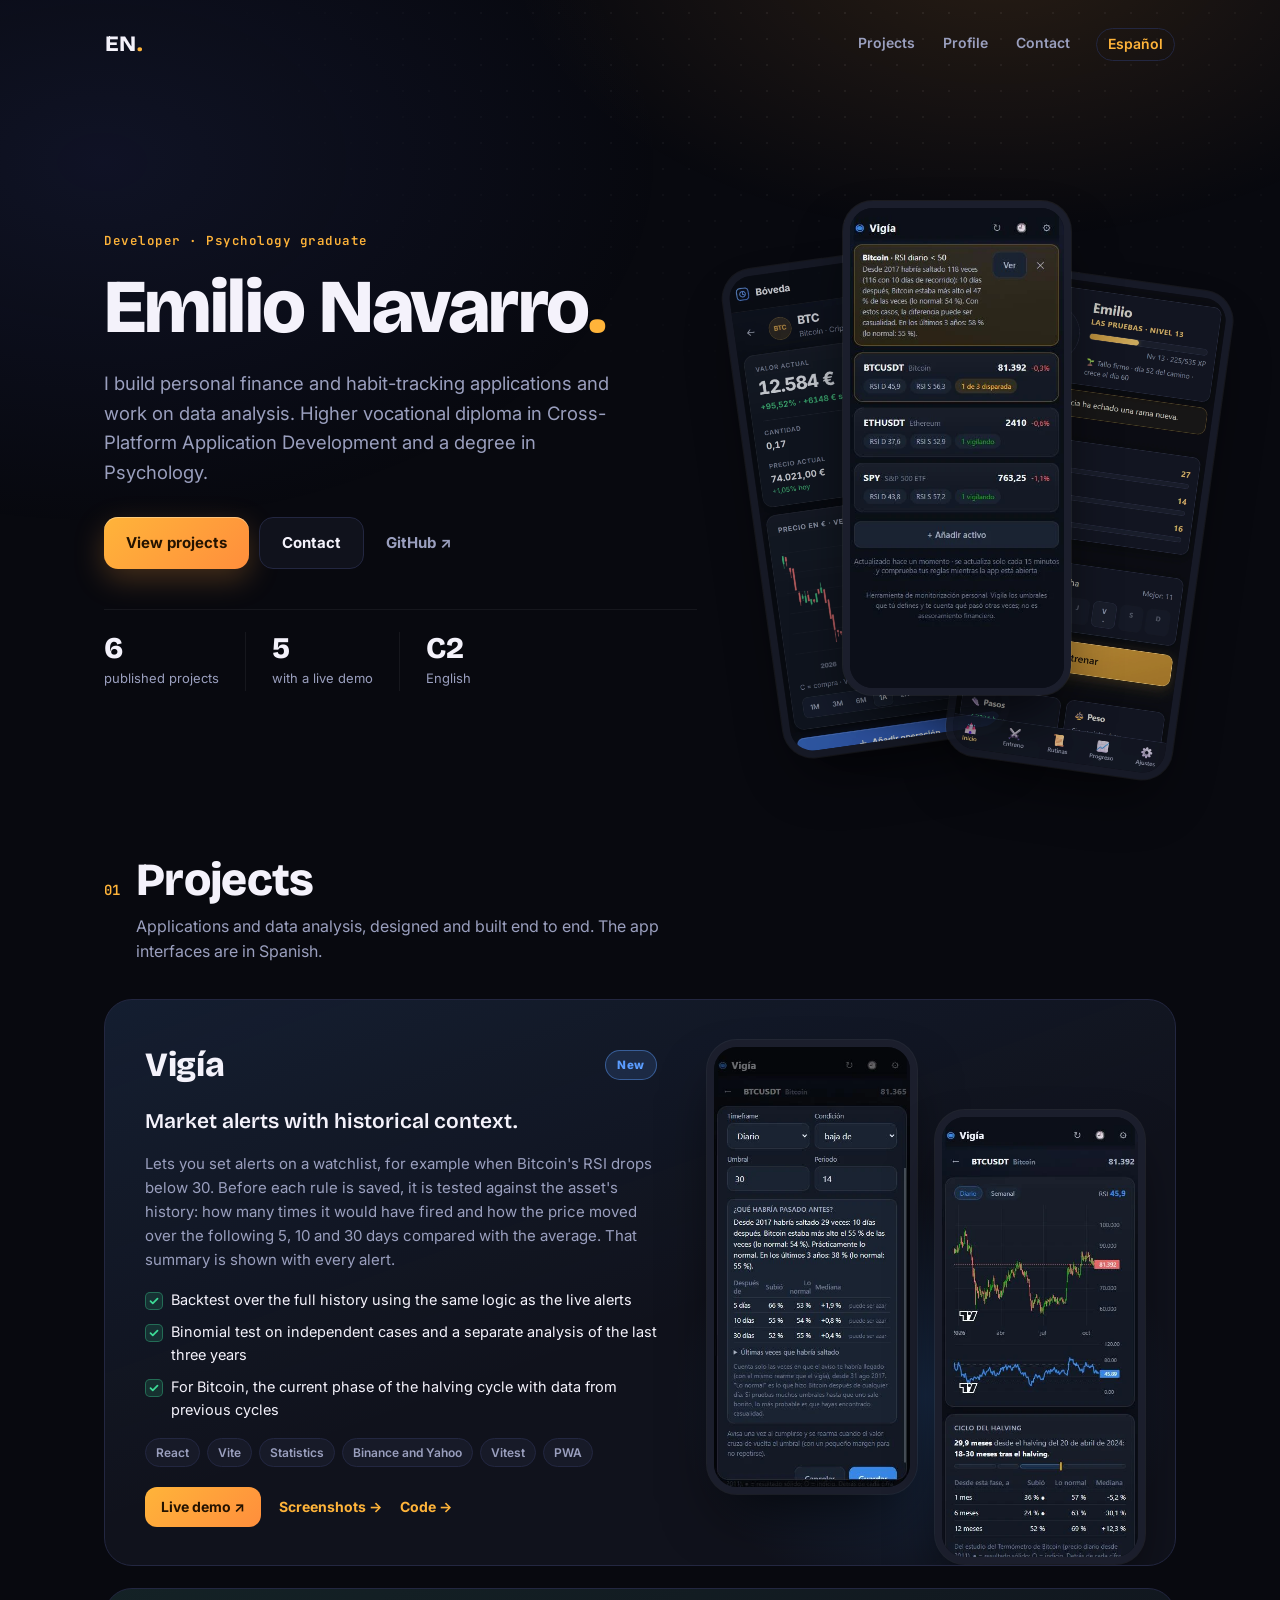
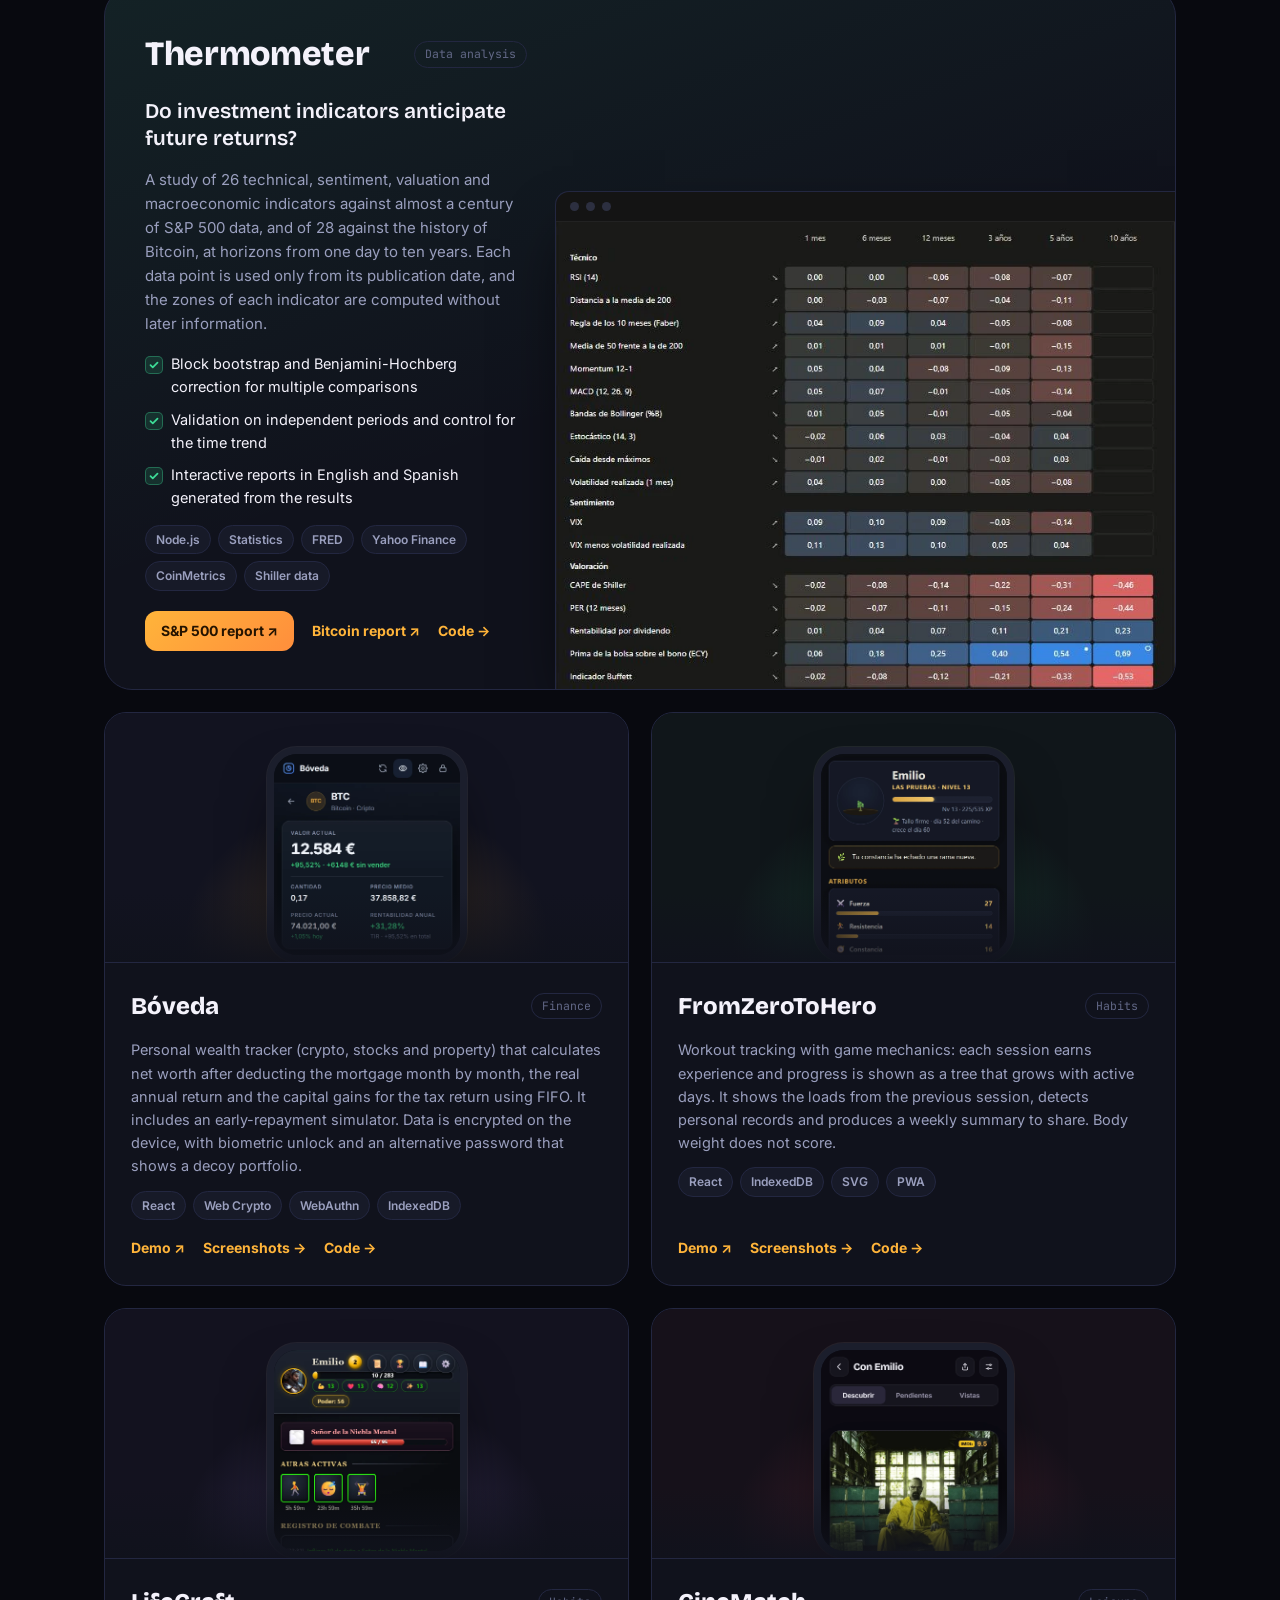
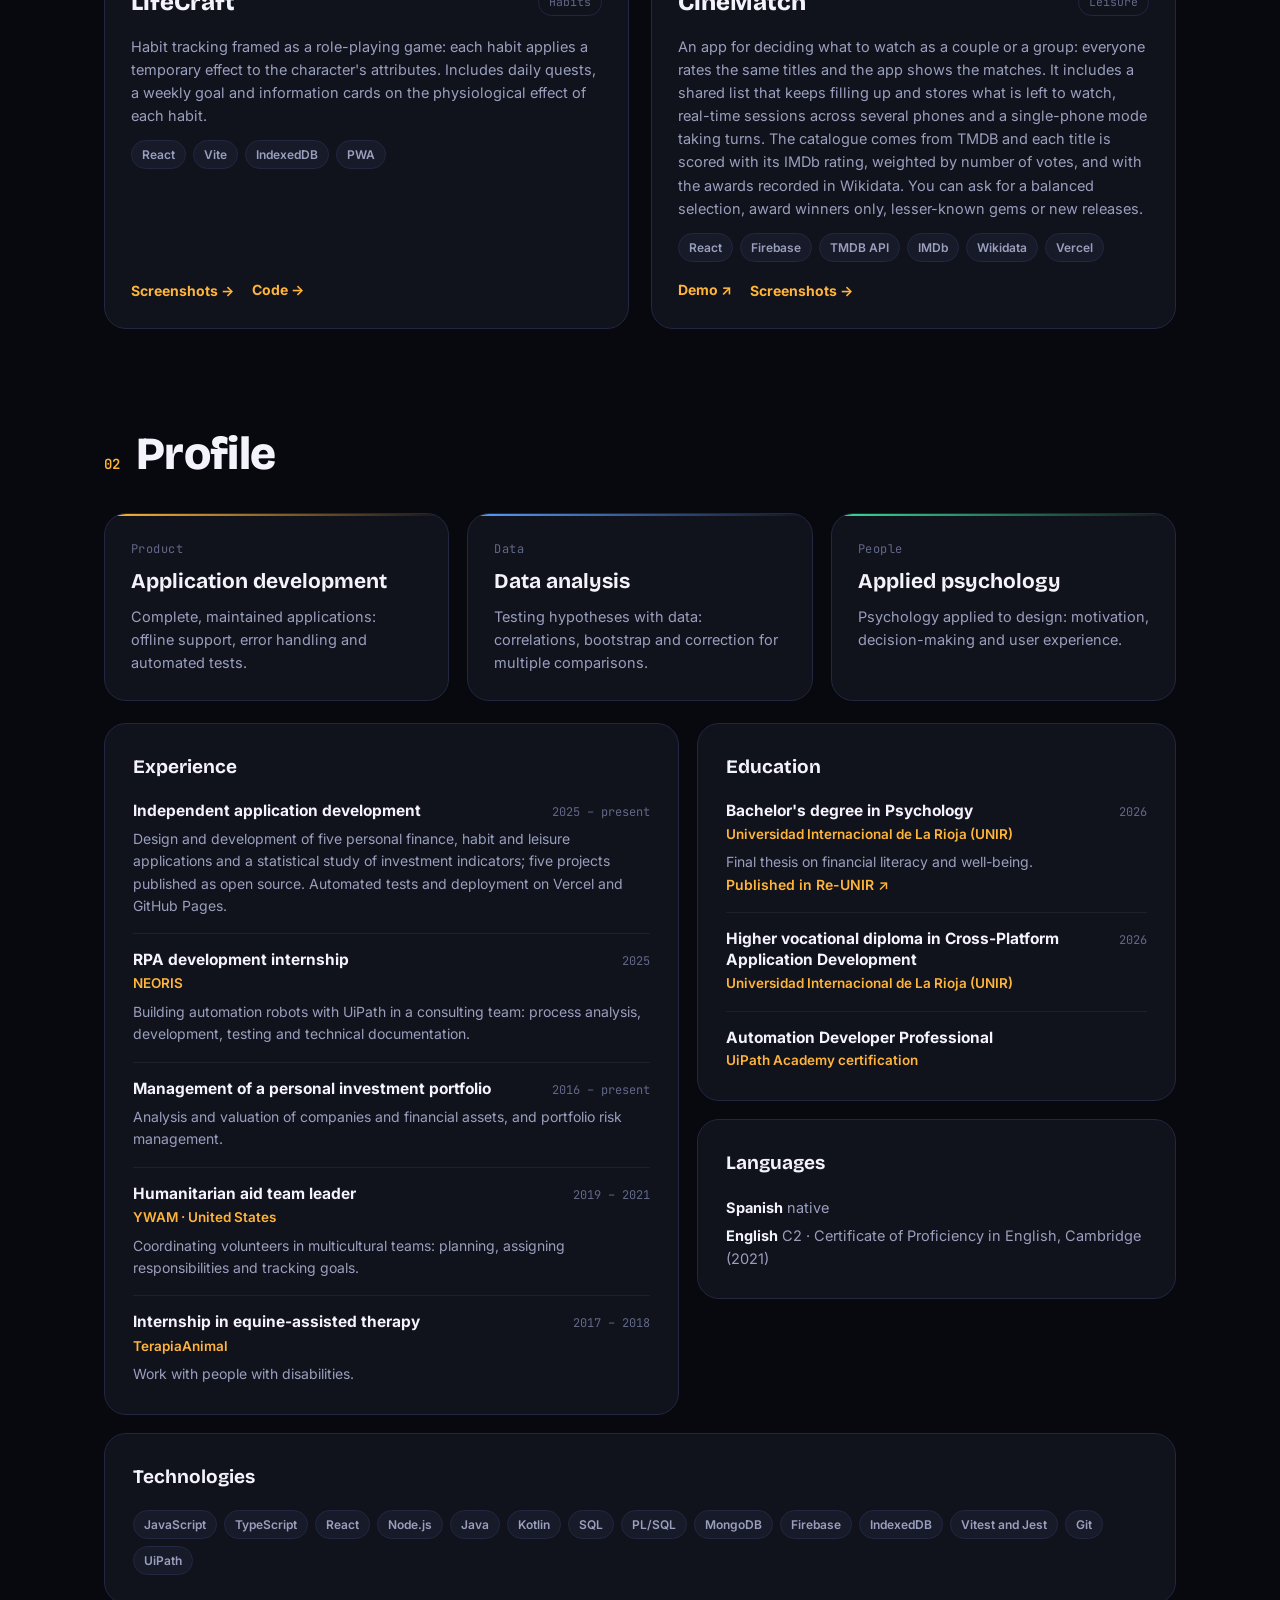
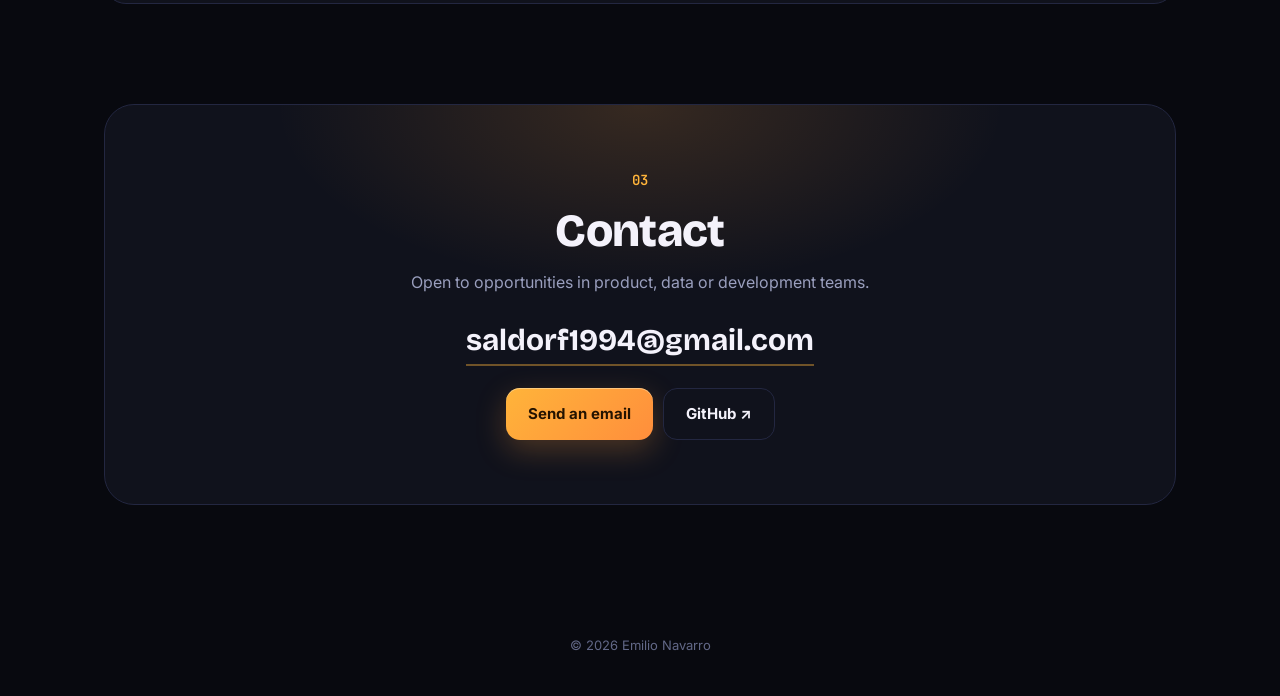
==== commit 2b4f1b26: "Cartera de inversión desde 2016" ====
--- a/en/index.html
+++ b/en/index.html
@@ -269,7 +269,7 @@
               <p>Building automation robots with UiPath in a consulting team: process analysis, development, testing and technical documentation.</p>
             </li>
             <li>
-              <div class="cv-head"><b>Management of a personal investment portfolio</b><span class="when mono">2017 – present</span></div>
+              <div class="cv-head"><b>Management of a personal investment portfolio</b><span class="when mono">2016 – present</span></div>
               <p>Analysis and valuation of companies and financial assets, and portfolio risk management.</p>
             </li>
             <li>
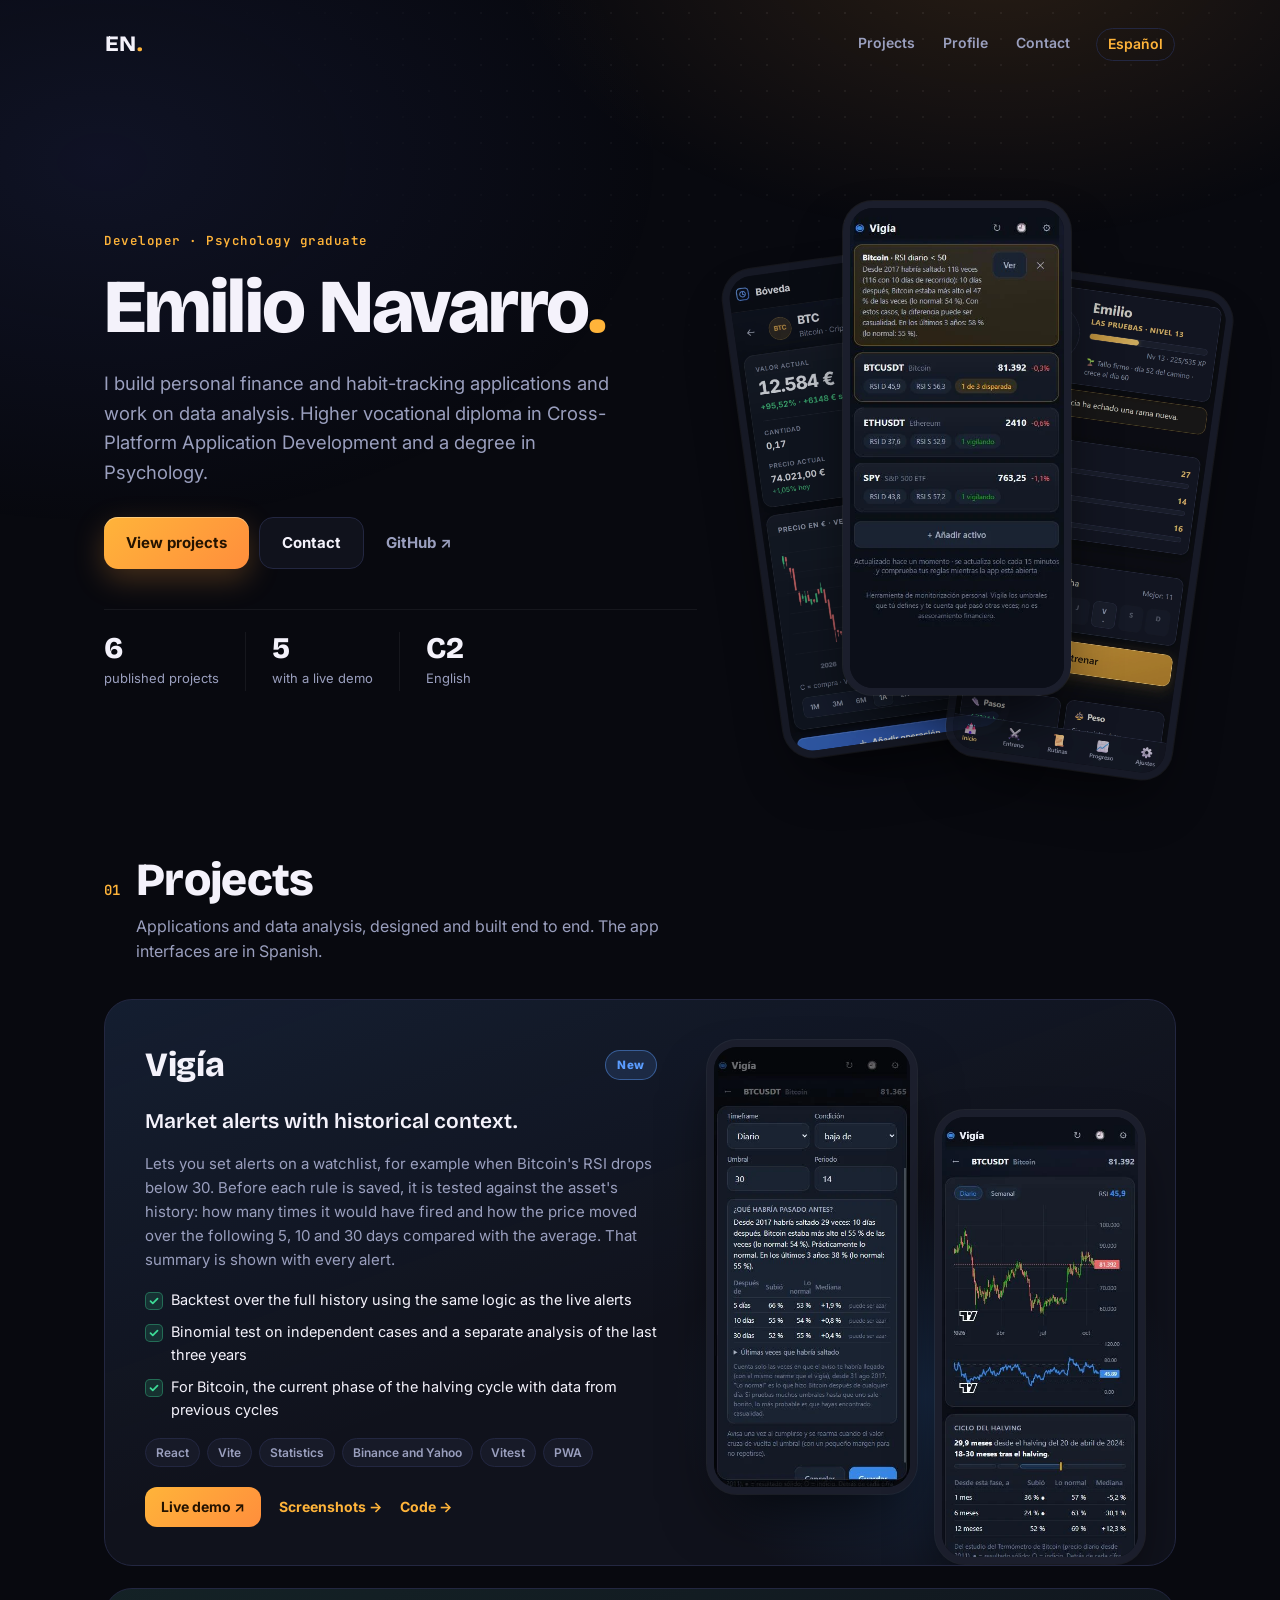
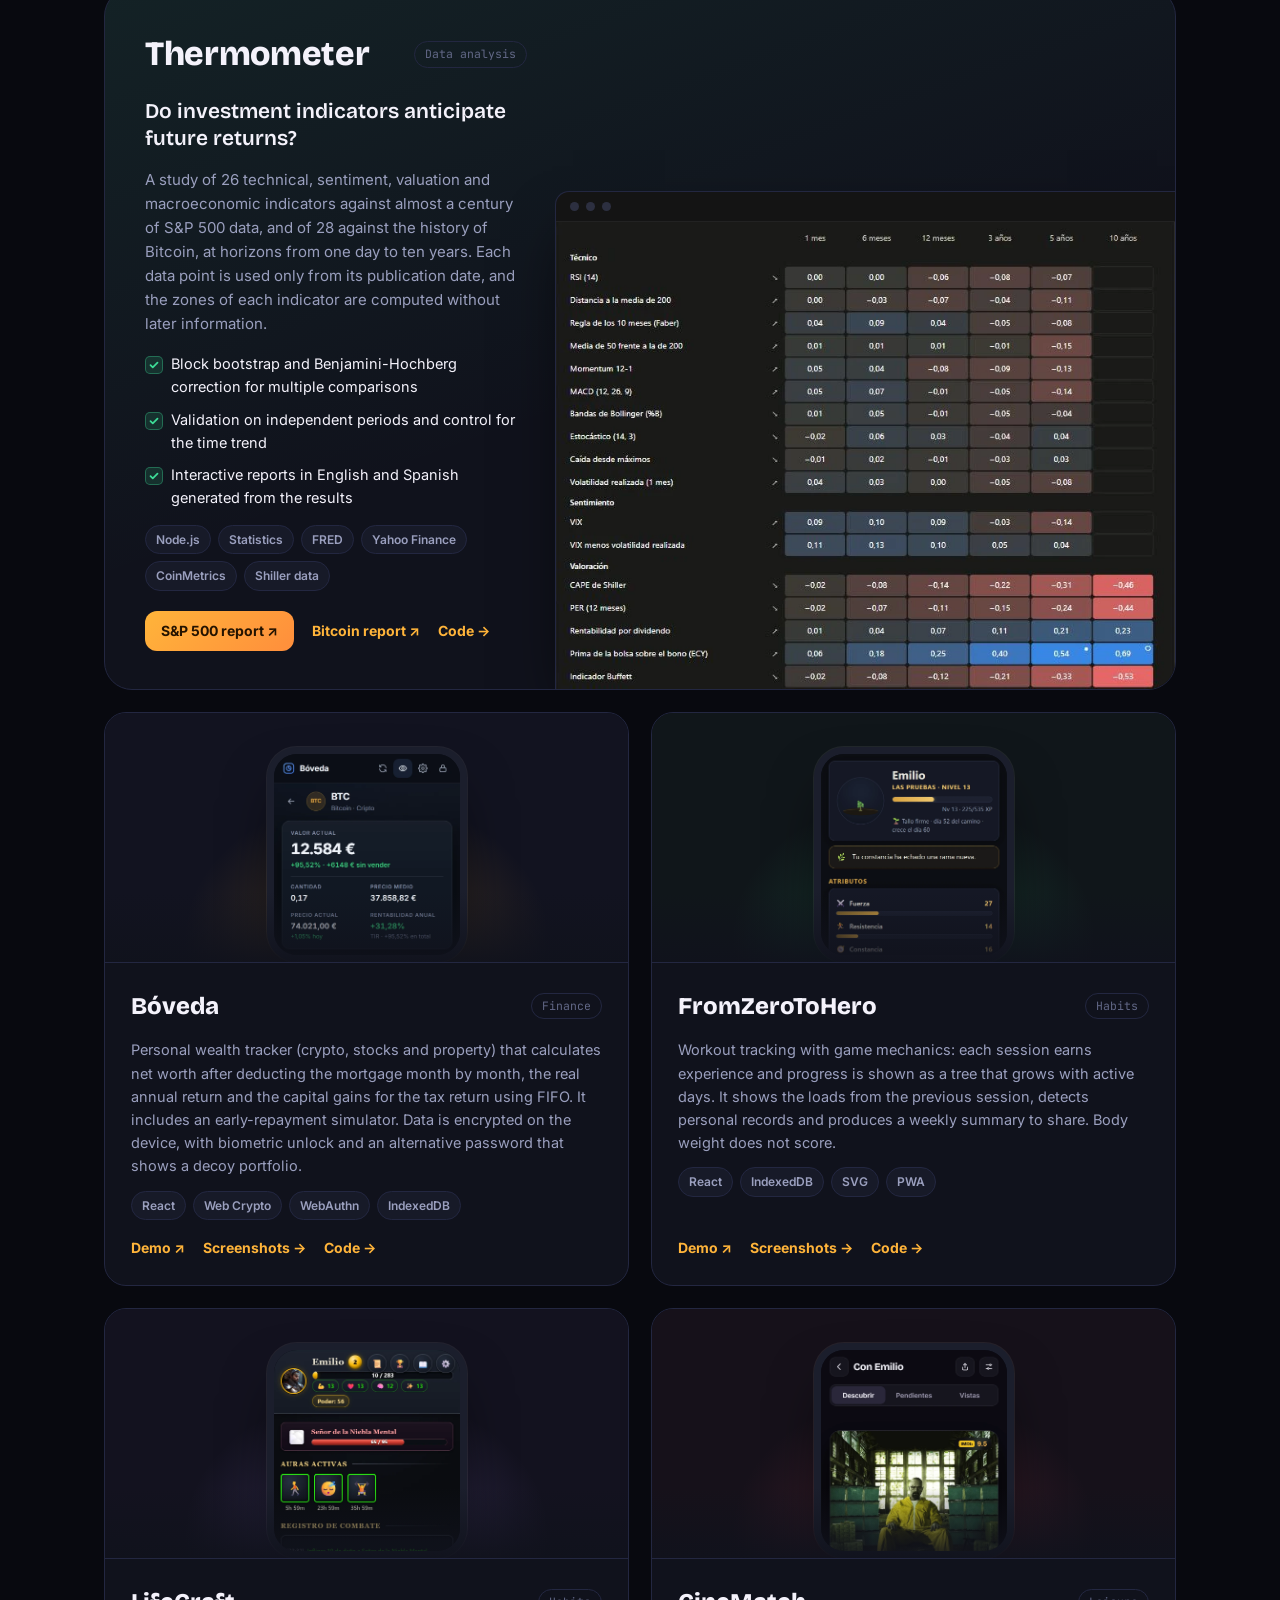
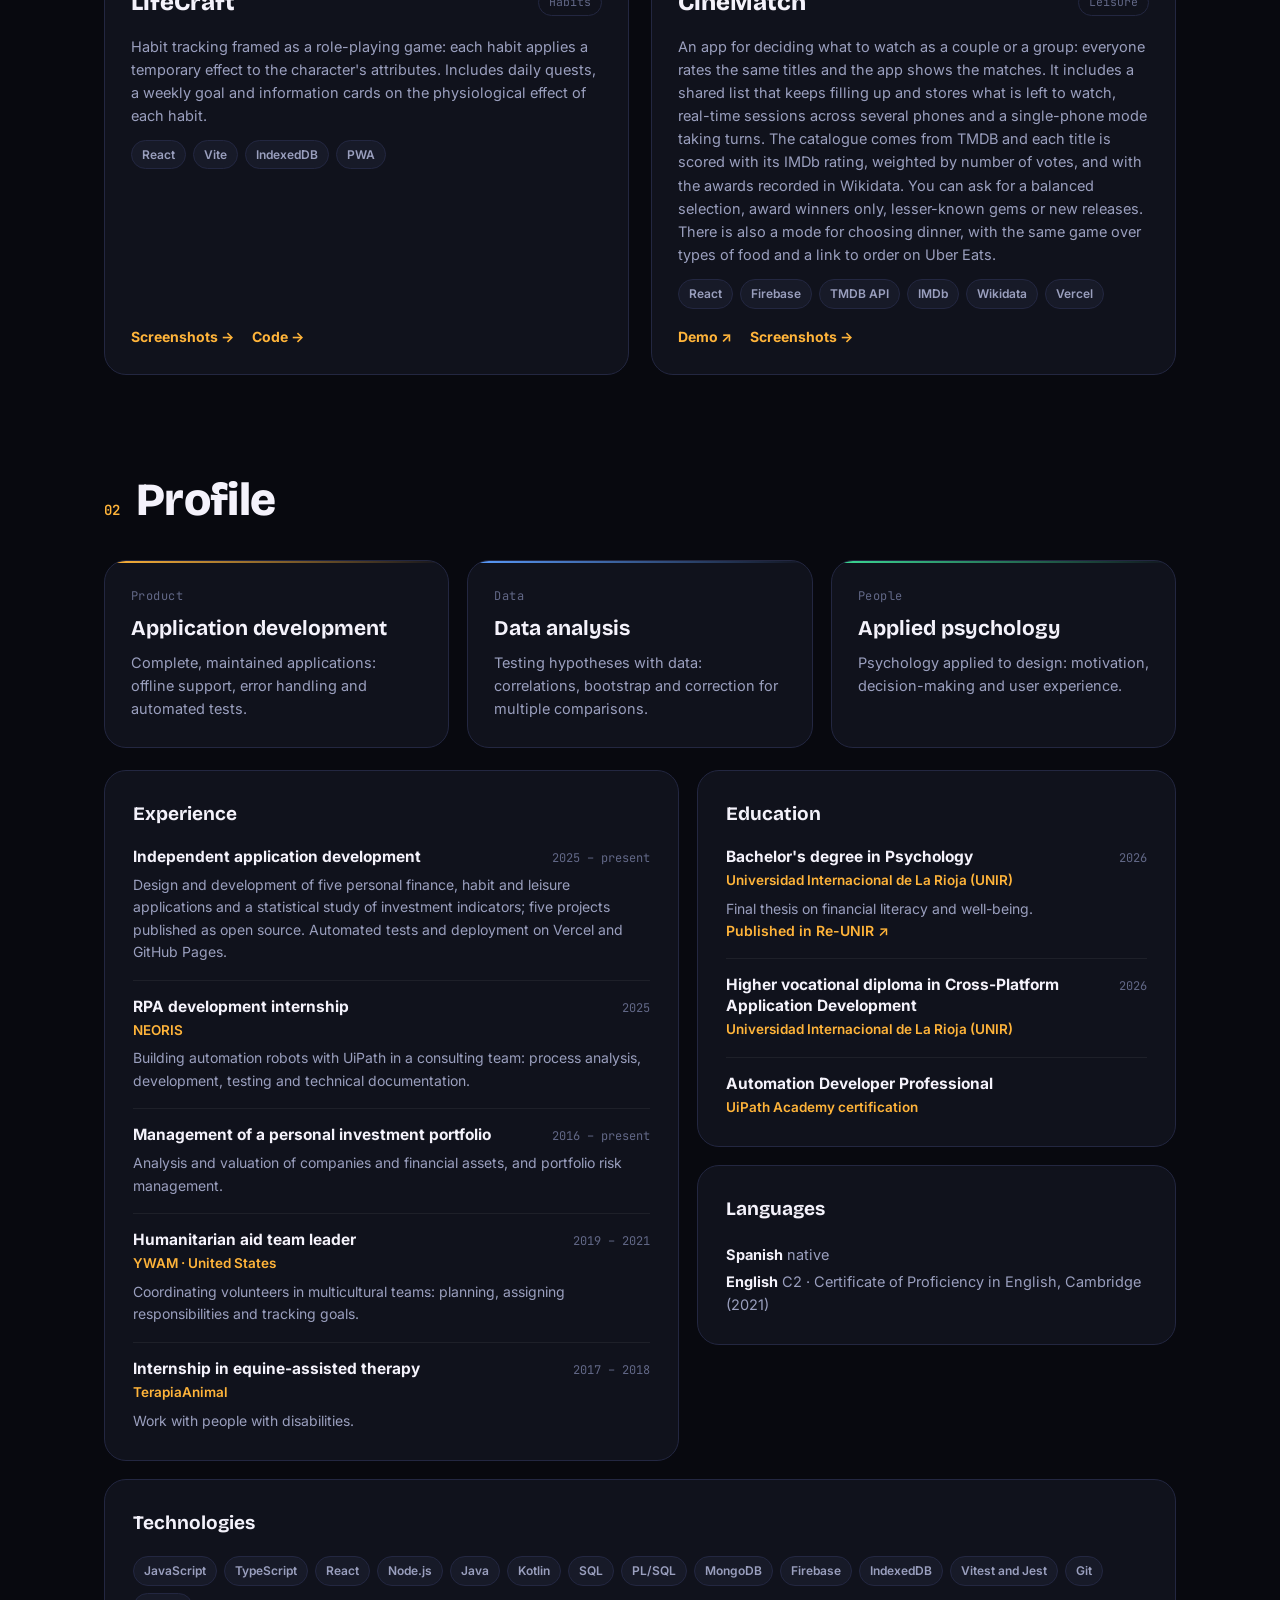
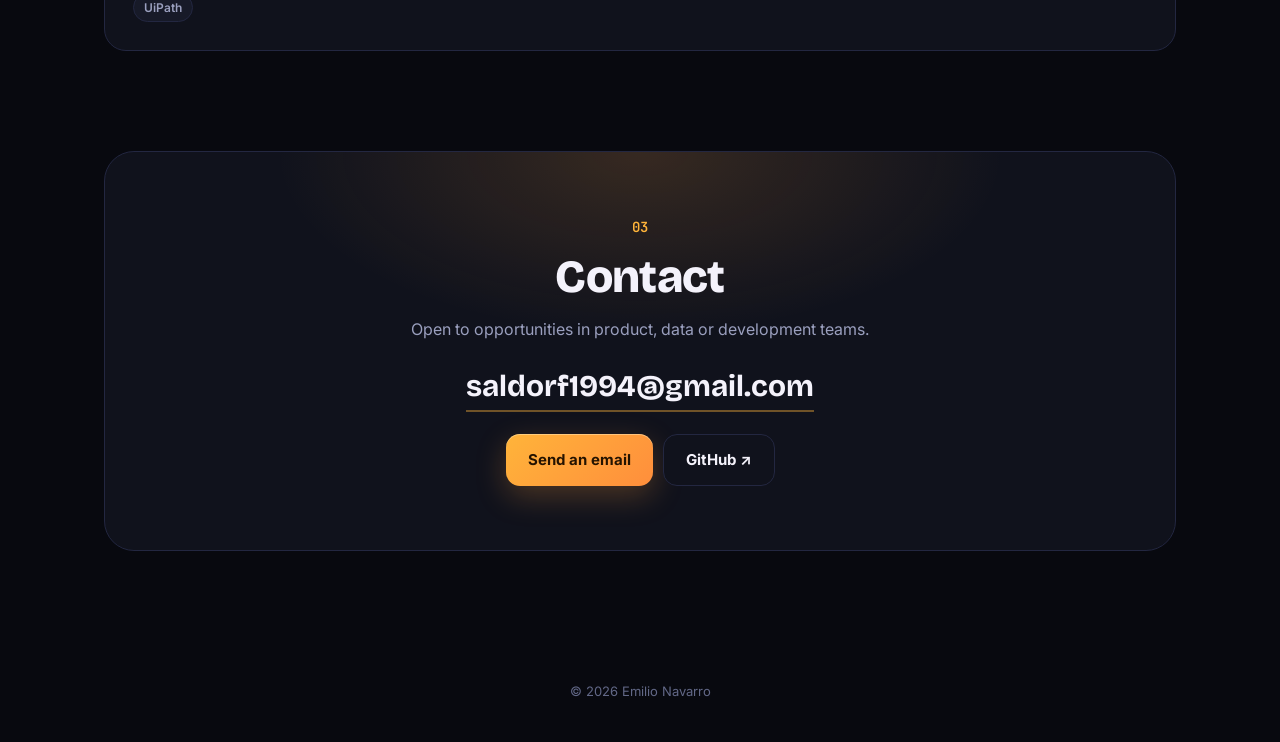
==== commit c24eba81: "CineMatch: modo cena en el texto y dos capturas nuevas" ====
--- a/en/index.html
+++ b/en/index.html
@@ -218,7 +218,8 @@
               real-time sessions across several phones and a single-phone mode taking turns. The catalogue comes from
               TMDB and each title is scored with its IMDb rating, weighted by number of votes, and with the awards
               recorded in Wikidata. You can ask for a balanced selection, award winners only, lesser-known gems or new
-              releases.
+              releases. There is also a mode for choosing dinner, with the same game over types of food and a link to
+              order on Uber Eats.
             </p>
             <div class="stack"><span>React</span><span>Firebase</span><span>TMDB API</span><span>IMDb</span><span>Wikidata</span><span>Vercel</span></div>
             <div class="card-links">
@@ -414,6 +415,8 @@
           { src: '../img/cinematch/3-ficha.webp', cap: 'Each title has a page with the synopsis, IMDb votes, awards, the trailer and links to the services where it is available.' },
           { src: '../img/cinematch/4-match.webp', cap: 'When everyone picks the same title, the app shows it straight away.' },
           { src: '../img/cinematch/5-pendientes.webp', cap: 'Matches are kept in the to-watch list. The wheel picks one at random.' },
+          { src: '../img/cinematch/6-cena.webp', cap: 'Dinner mode: the same game with 28 types of food, from pizza to ramen, with dessert at the end.' },
+          { src: '../img/cinematch/7-pedir.webp', cap: 'When you match, the page opens Uber Eats with the search ready, or Glovo and Just Eat. Each photo credits its author and licence.' },
         ],
       },
     }
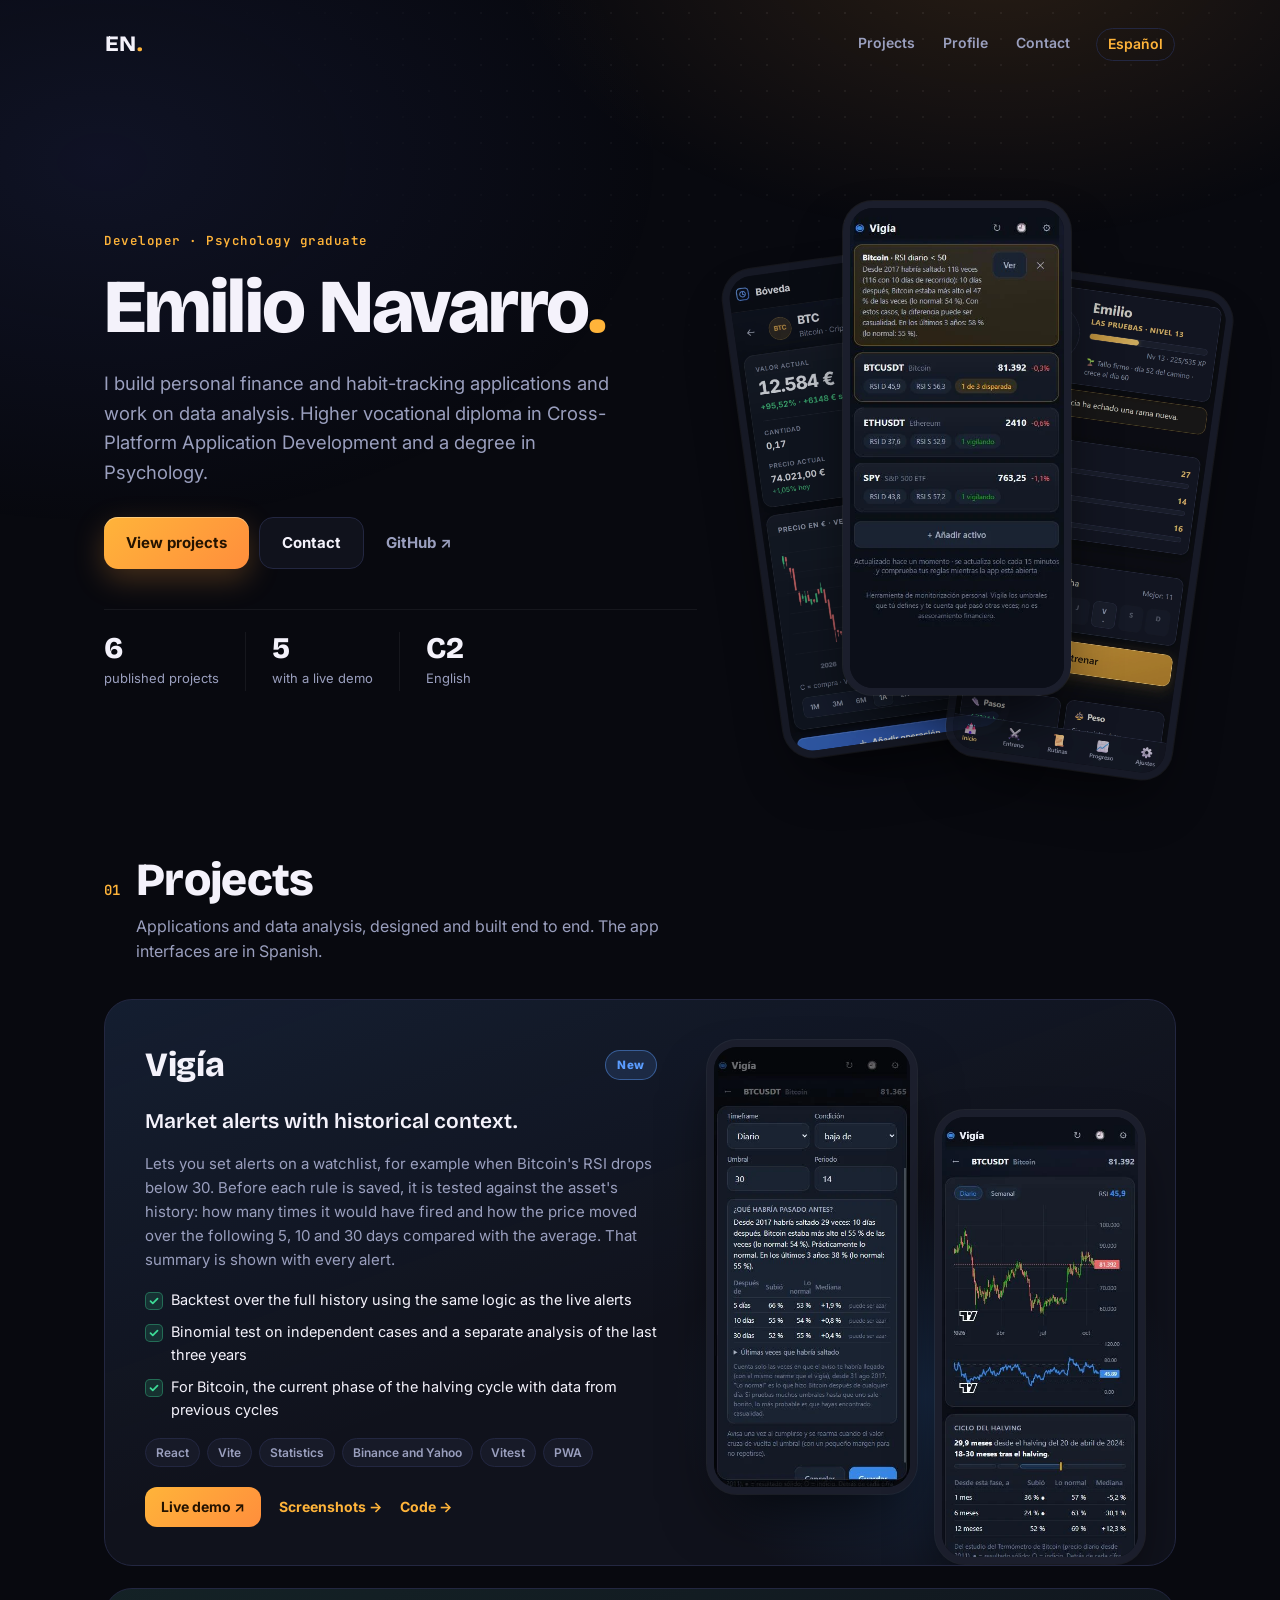
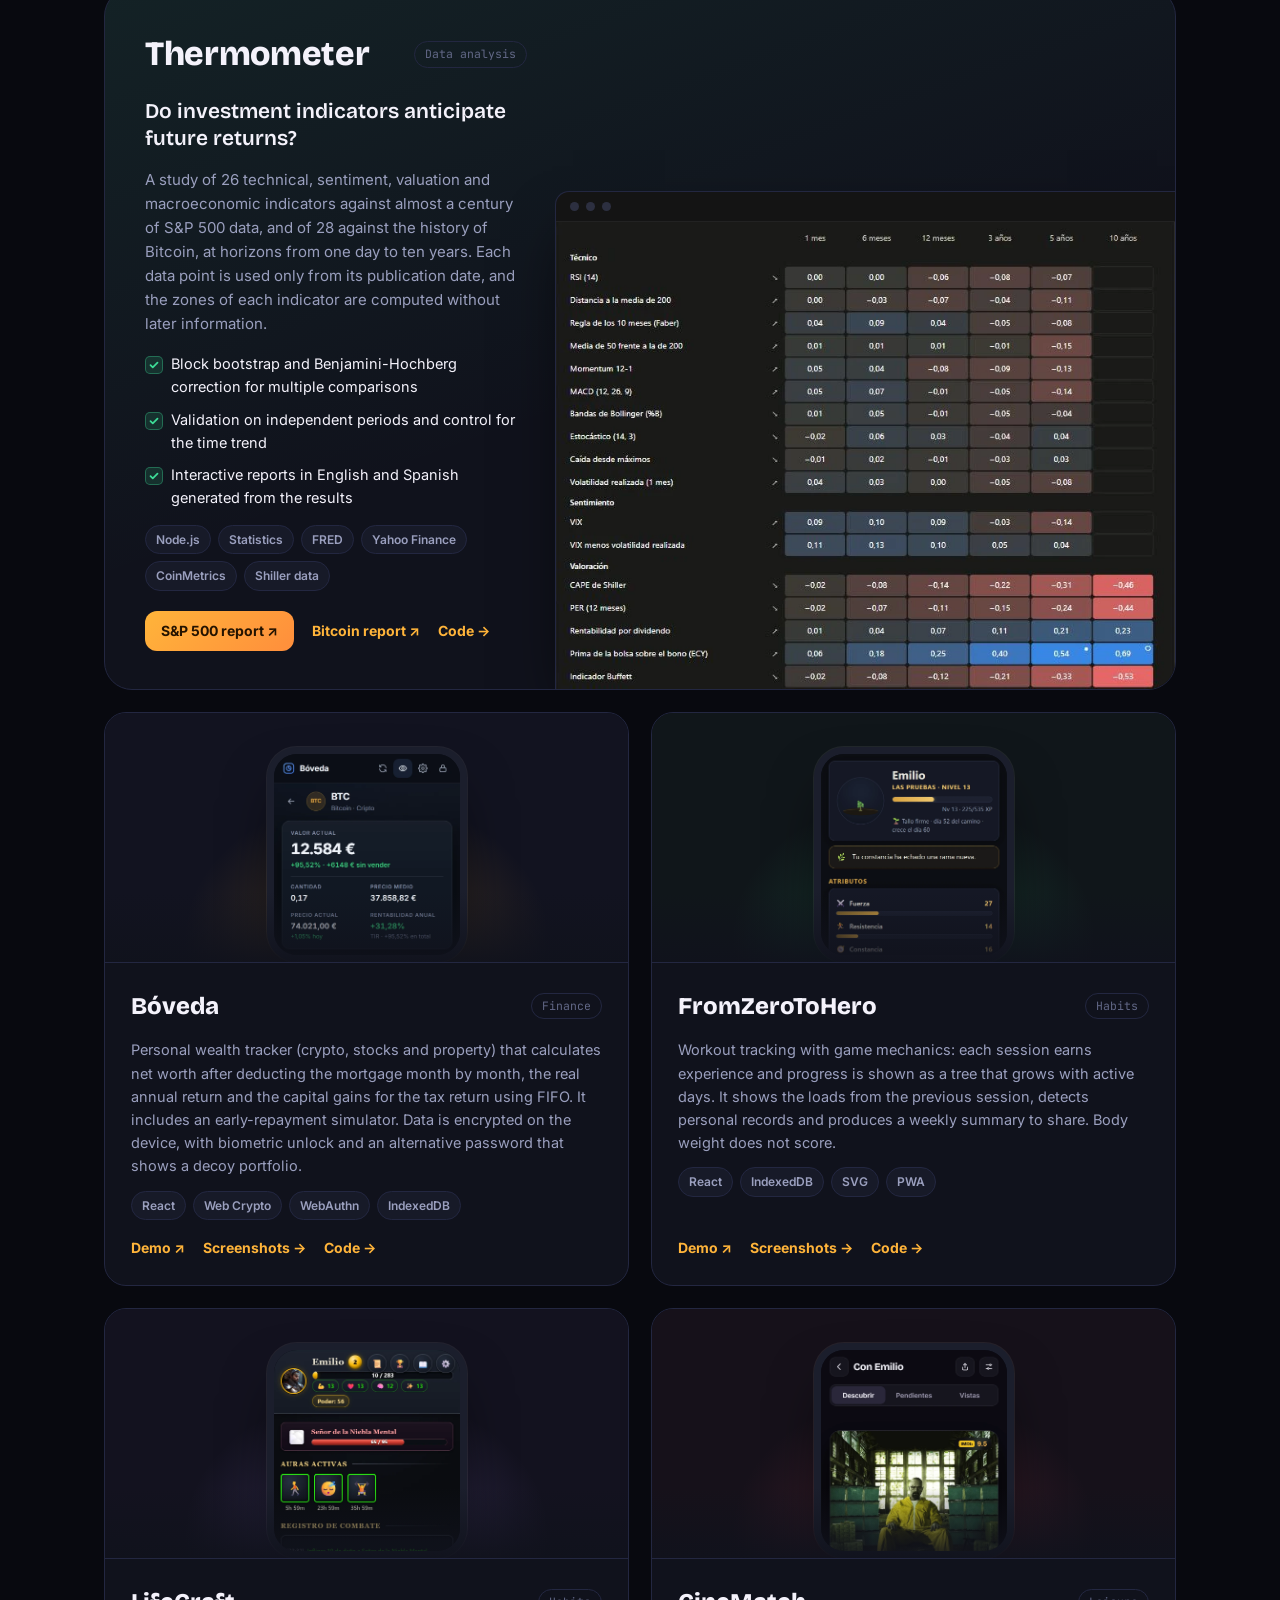
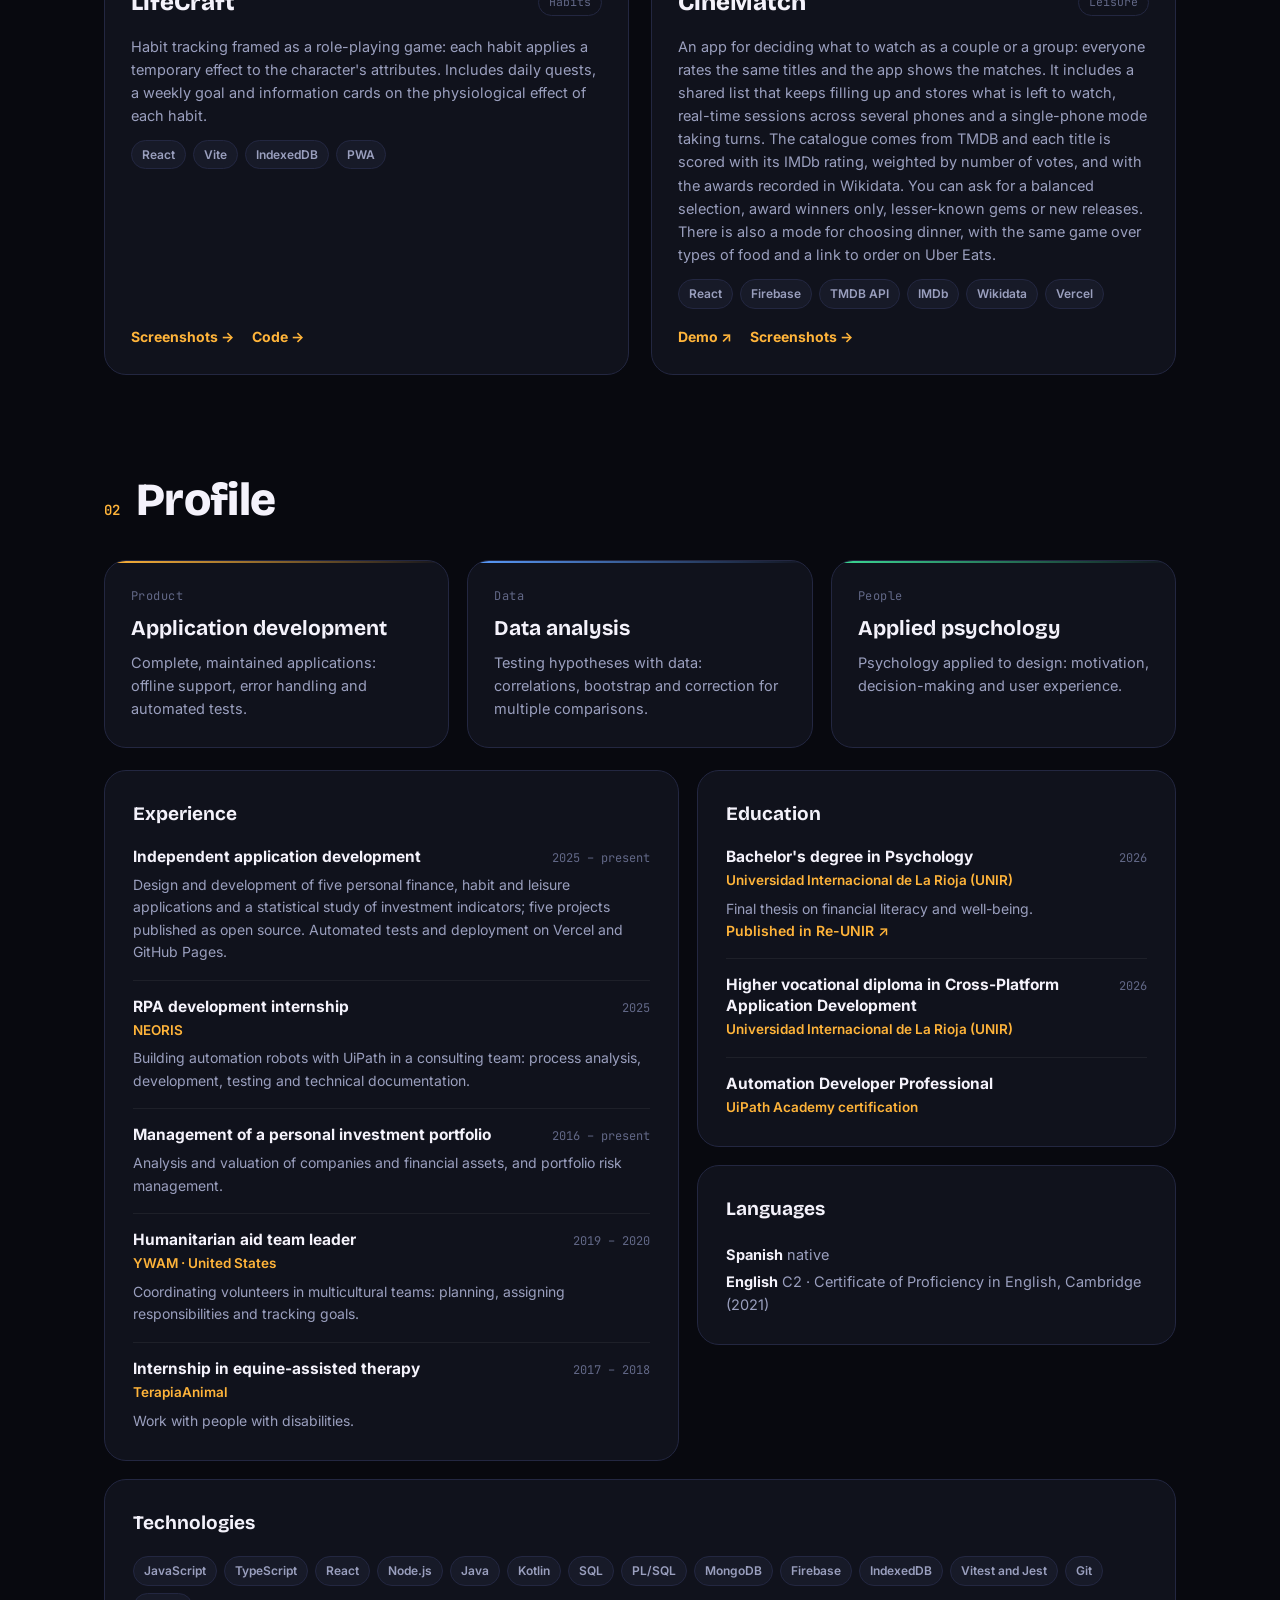
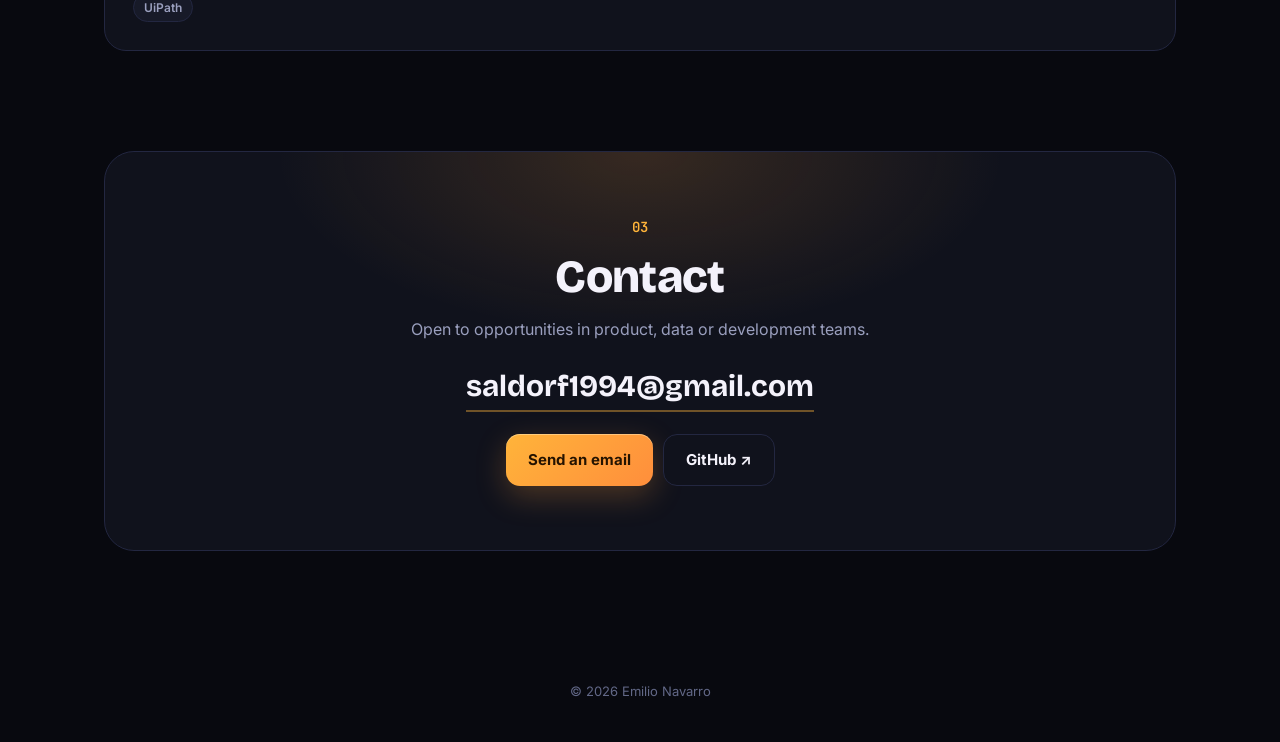
==== commit 0edfd474: "Corregir fechas de YWAM: 2019 – 2020" ====
--- a/en/index.html
+++ b/en/index.html
@@ -274,7 +274,7 @@
               <p>Analysis and valuation of companies and financial assets, and portfolio risk management.</p>
             </li>
             <li>
-              <div class="cv-head"><b>Humanitarian aid team leader</b><span class="when mono">2019 – 2021</span></div>
+              <div class="cv-head"><b>Humanitarian aid team leader</b><span class="when mono">2019 – 2020</span></div>
               <span class="org">YWAM · United States</span>
               <p>Coordinating volunteers in multicultural teams: planning, assigning responsibilities and tracking goals.</p>
             </li>
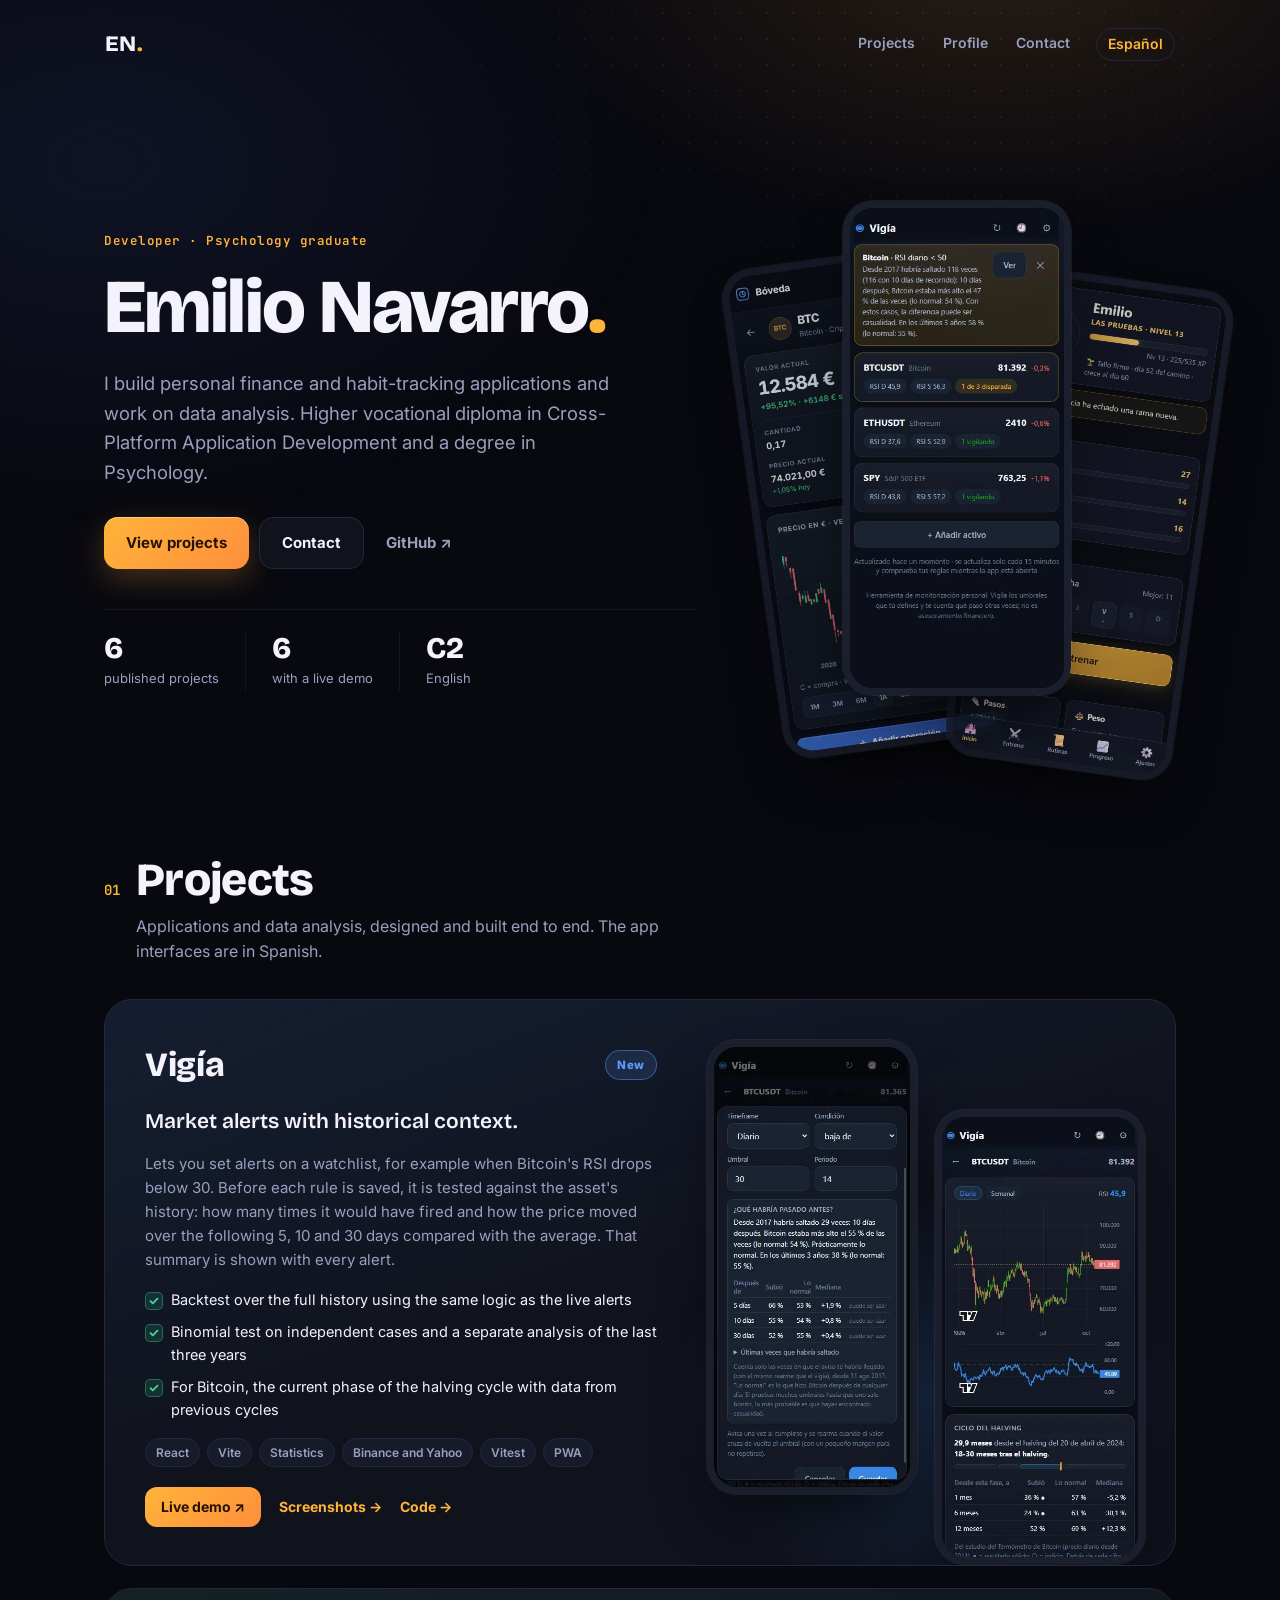
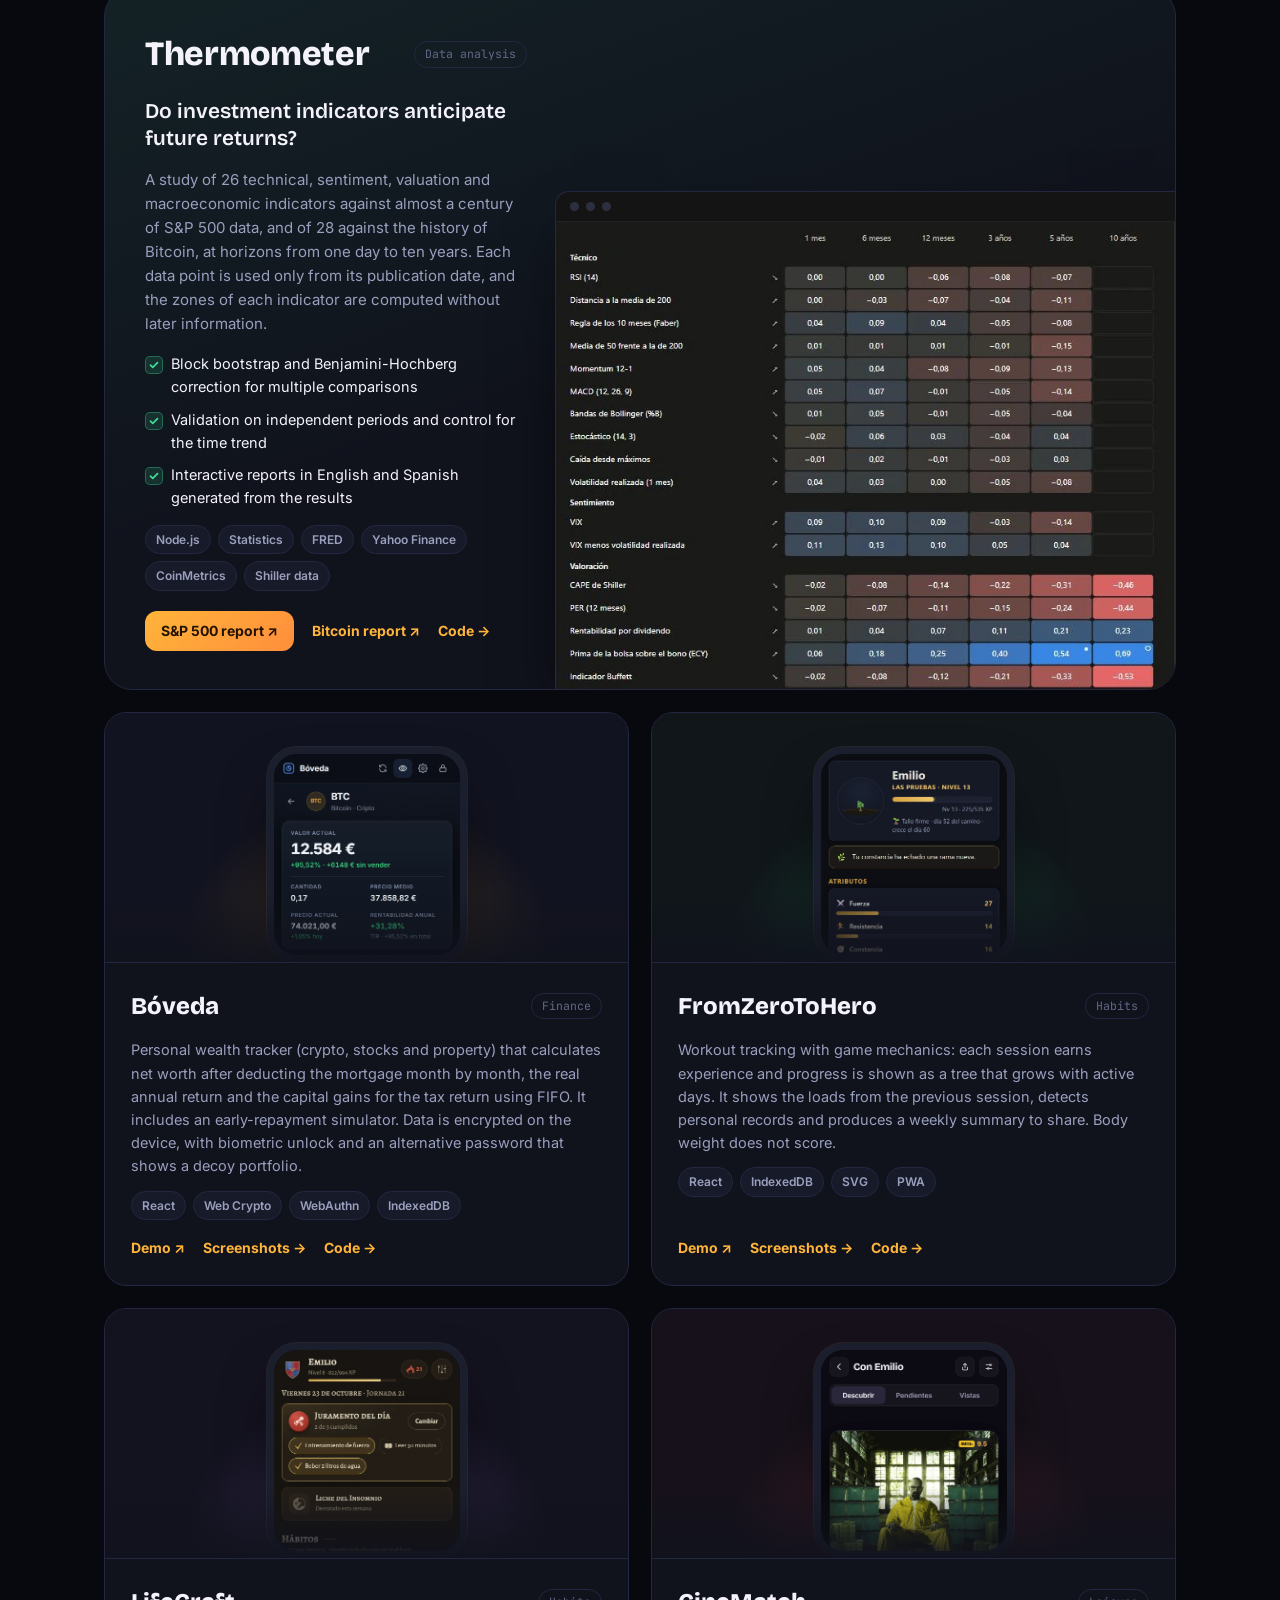
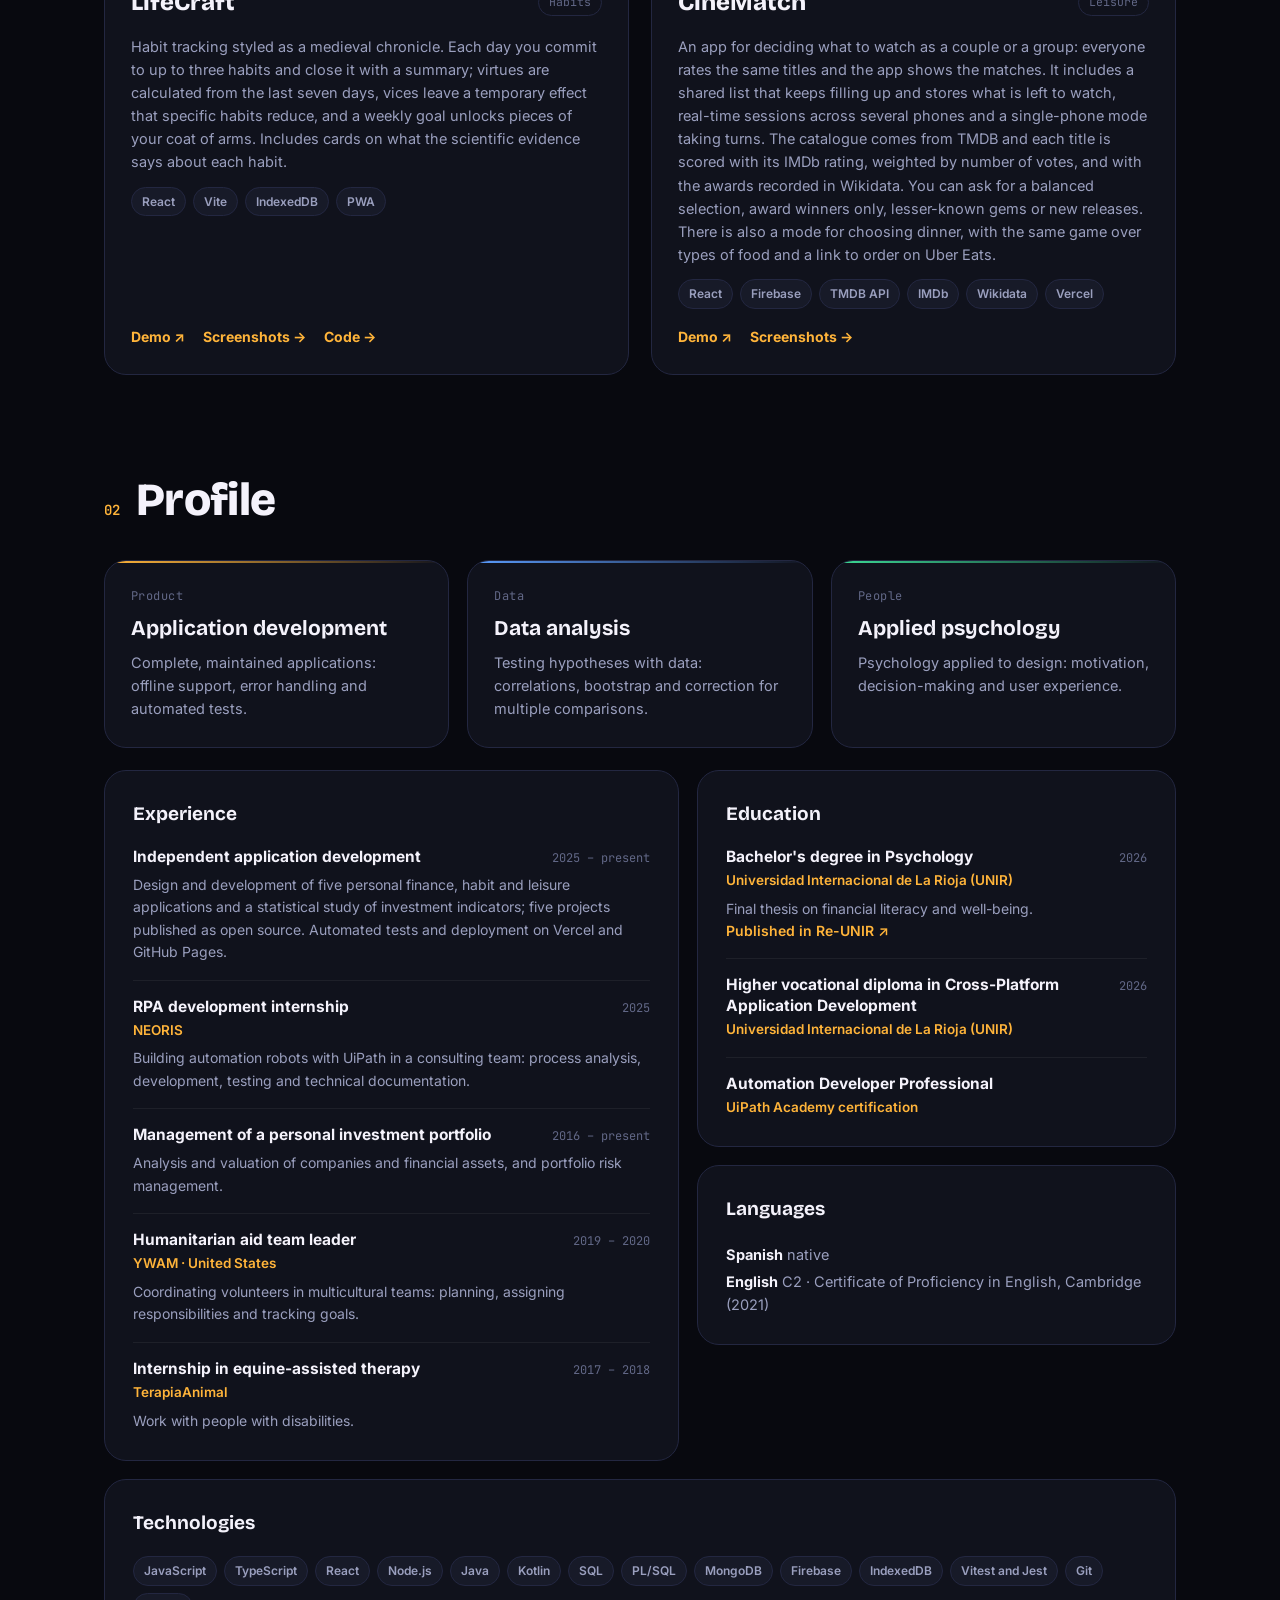
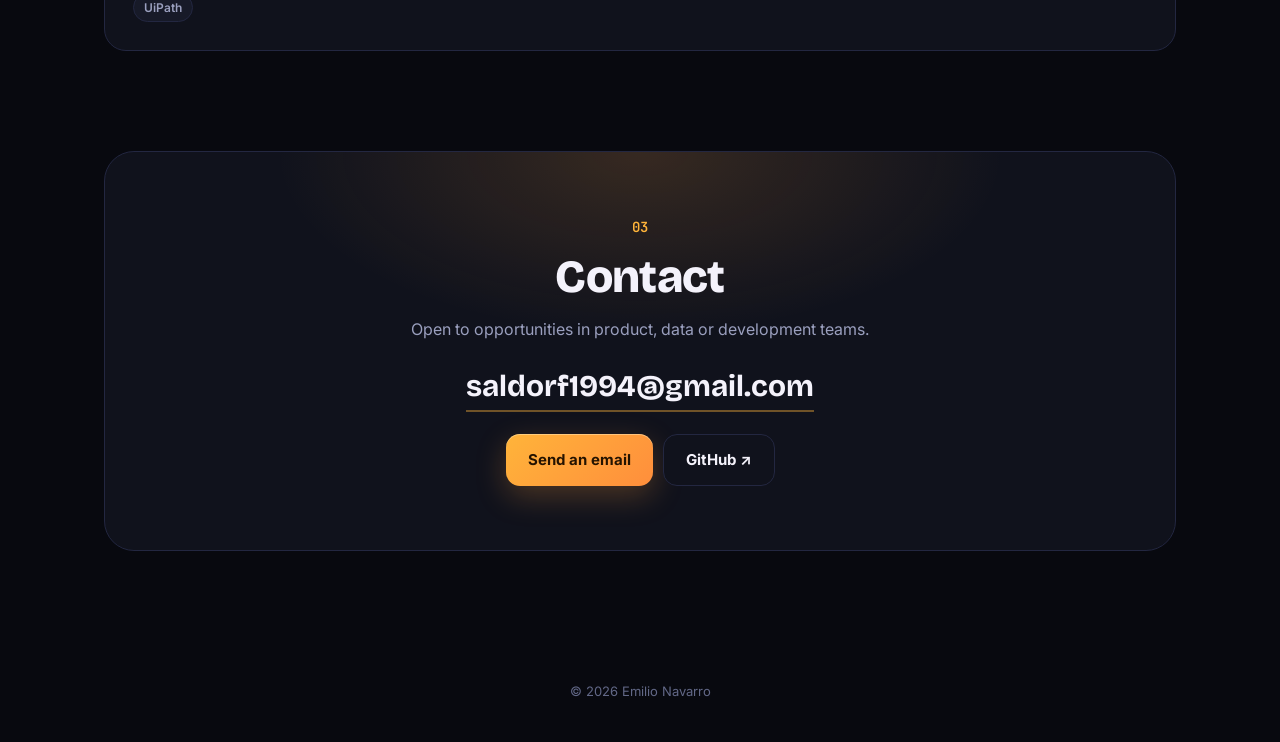
==== commit 7aae7c17: "LifeCraft v2: tarjeta, capturas y demo en vivo" ====
--- a/en/index.html
+++ b/en/index.html
@@ -55,7 +55,7 @@
         </div>
         <ul class="proof reveal" aria-label="In numbers">
           <li><b>6</b><span>published projects</span></li>
-          <li><b>5</b><span>with a live demo</span></li>
+          <li><b>6</b><span>with a live demo</span></li>
           <li><b>C2</b><span>English</span></li>
         </ul>
       </div>
@@ -189,17 +189,19 @@
 
         <article class="card reveal">
           <div class="card-shot shot-life">
-            <figure class="phone"><img src="../img/lifecraft/2-home.webp" alt="LifeCraft home screen" loading="lazy" /></figure>
+            <figure class="phone"><img src="../img/lifecraft/1-jornada.webp" alt="LifeCraft daily view" loading="lazy" /></figure>
           </div>
           <div class="card-body">
             <div class="card-top"><h3>LifeCraft</h3><span class="tag mono">Habits</span></div>
             <p>
-              Habit tracking framed as a role-playing game: each habit applies a temporary effect to the character's
-              attributes. Includes daily quests, a weekly goal and information cards on the physiological effect of
-              each habit.
+              Habit tracking styled as a medieval chronicle. Each day you commit to up to three habits and close it
+              with a summary; virtues are calculated from the last seven days, vices leave a temporary effect that
+              specific habits reduce, and a weekly goal unlocks pieces of your coat of arms. Includes cards on what the
+              scientific evidence says about each habit.
             </p>
             <div class="stack"><span>React</span><span>Vite</span><span>IndexedDB</span><span>PWA</span></div>
             <div class="card-links">
+              <a href="https://lifecraft-lovat.vercel.app" target="_blank" rel="noreferrer">Demo ↗</a>
               <button type="button" class="shots-link" data-shots="lifecraft">Screenshots →</button>
               <a href="https://github.com/seakerop/lifecraft" target="_blank" rel="noreferrer">Code →</a>
             </div>
@@ -388,11 +390,11 @@
       lifecraft: {
         title: 'LifeCraft',
         shots: [
-          { src: '../img/lifecraft/1-creacion.webp', cap: 'Character creation: choosing the habits to build and the ones to keep under control.' },
-          { src: '../img/lifecraft/2-home.webp', cap: 'Home screen: each logged habit applies a temporary effect that changes the character\'s attributes.' },
-          { src: '../img/lifecraft/3-codice.webp', cap: 'Information cards on the physiological effect of each habit, with references and a note that they do not replace professional advice.' },
-          { src: '../img/lifecraft/4-misiones.webp', cap: 'Daily quests and a weekly goal that moves forward with positive habits and back with negative ones.' },
-          { src: '../img/lifecraft/5-cronica.webp', cap: 'Monthly history as a heat map, and unlocked achievements.' },
+          { src: '../img/lifecraft/1-jornada.webp', cap: 'Daily view: commit to up to three habits, log with one tap, streaks and the weekly goal.' },
+          { src: '../img/lifecraft/2-blason.webp', cap: 'Editable coat of arms that gains ornaments with each level, and virtues calculated from the habits of the last seven days.' },
+          { src: '../img/lifecraft/3-campana.webp', cap: 'Weekly goal: each one is more sensitive to one type of habit and moves back with certain vices.' },
+          { src: '../img/lifecraft/4-cierre.webp', cap: 'End-of-day summary with what was done, the commitment kept and the vices logged.' },
+          { src: '../img/lifecraft/5-codice.webp', cap: 'Card for each habit with its real effect, the level of evidence and the source; it does not replace professional advice.' },
         ],
       },
       boveda: {
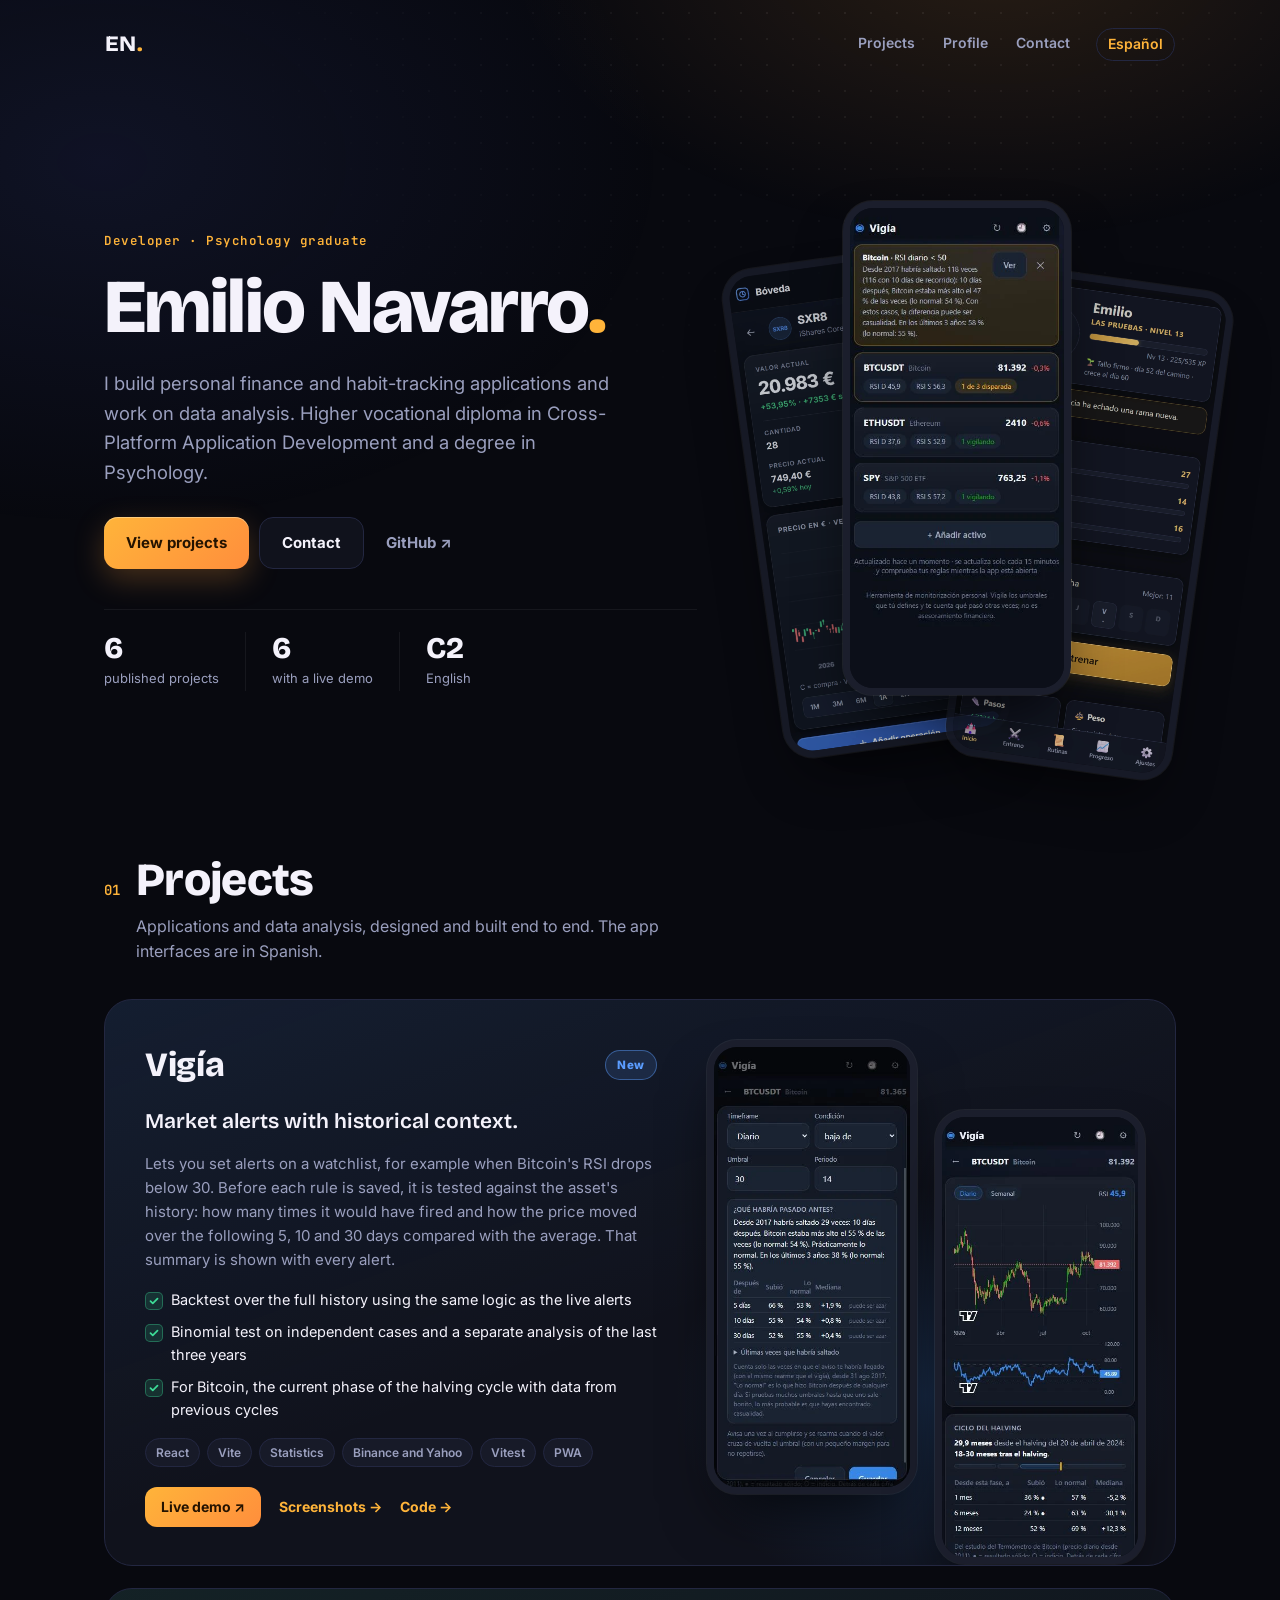
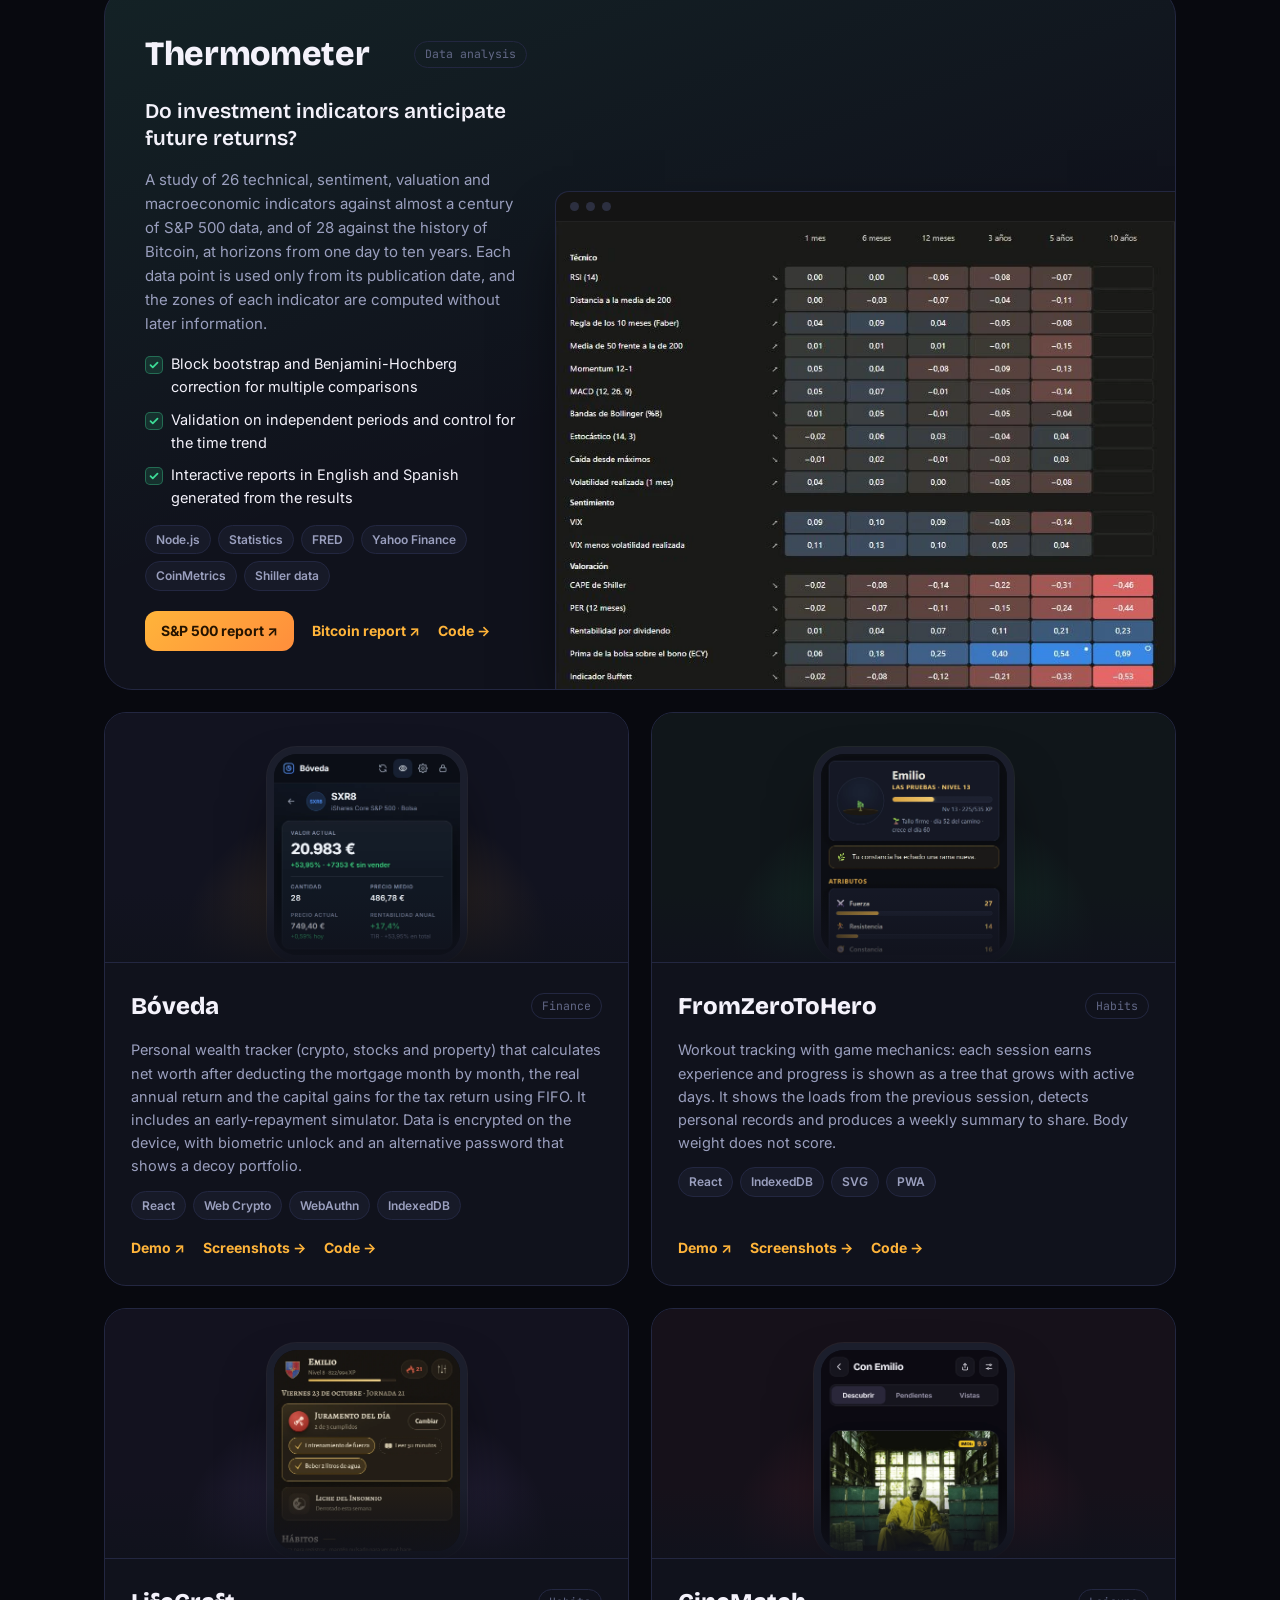
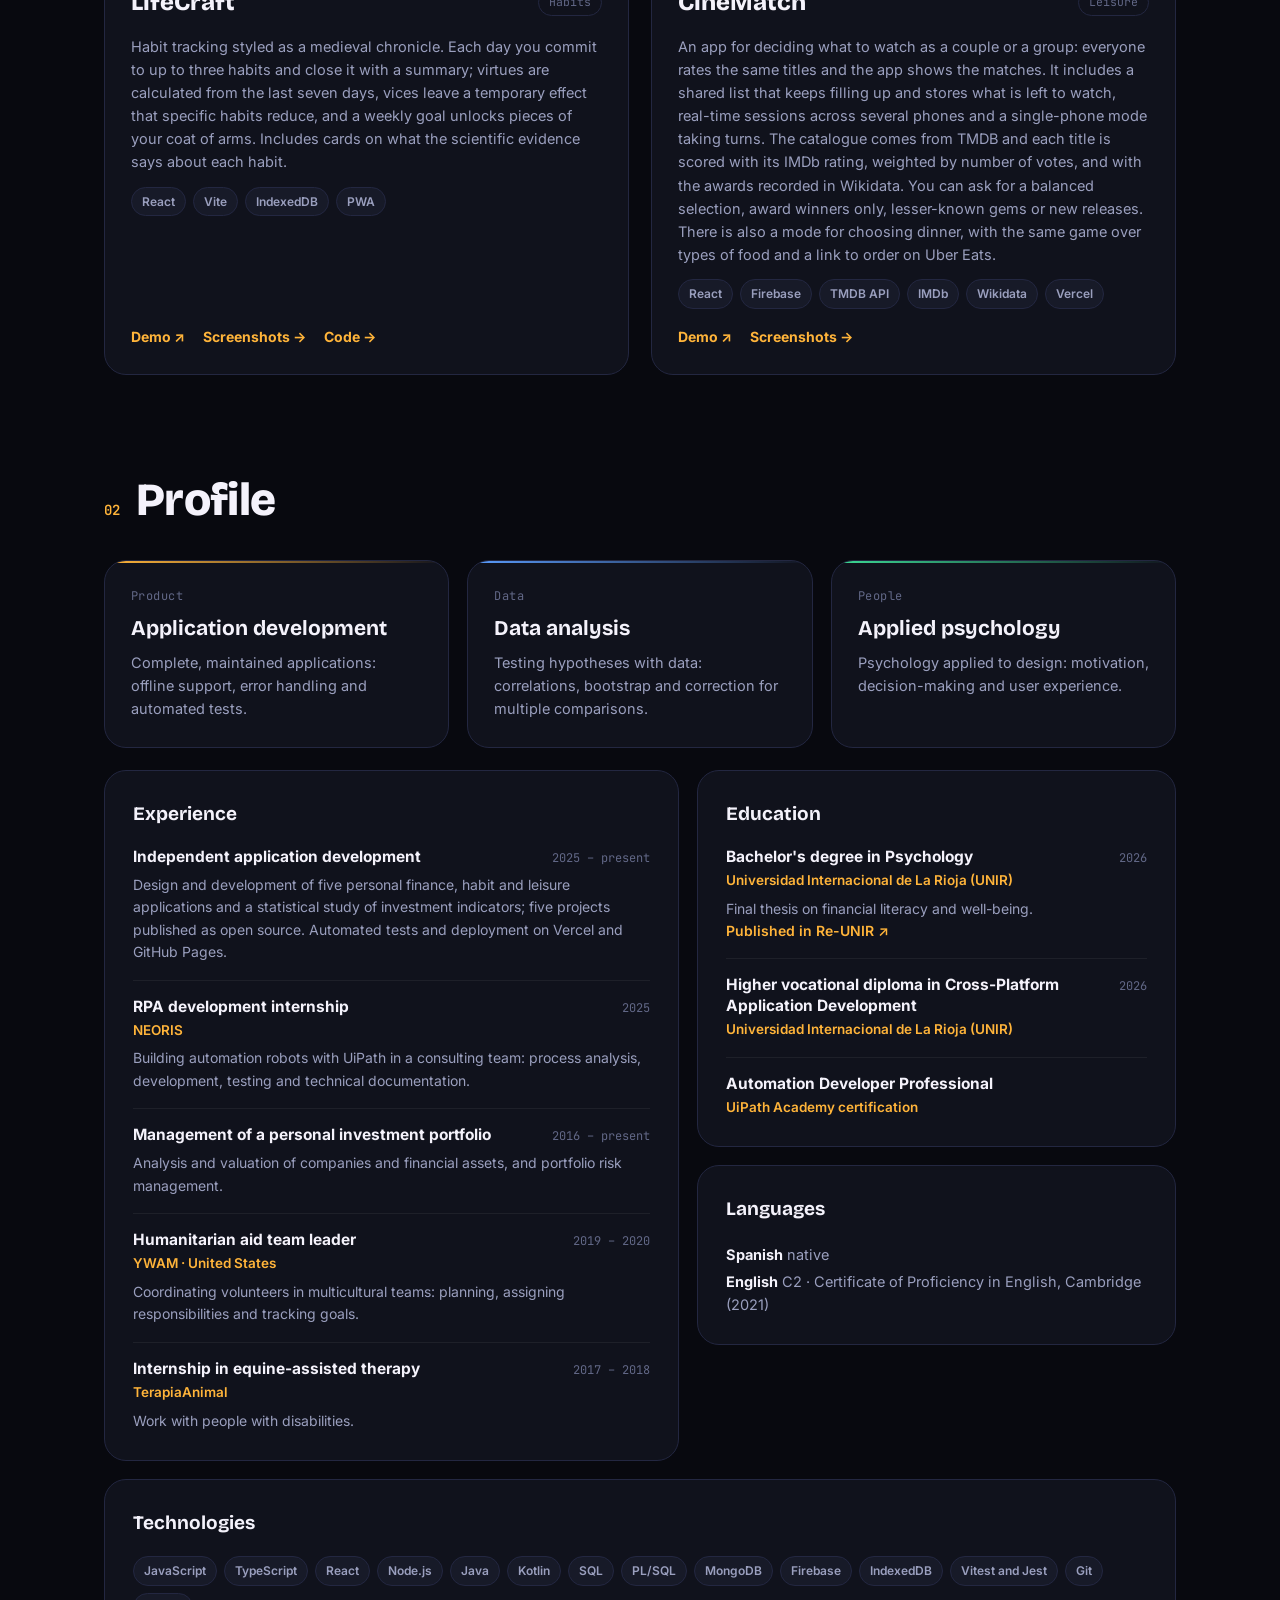
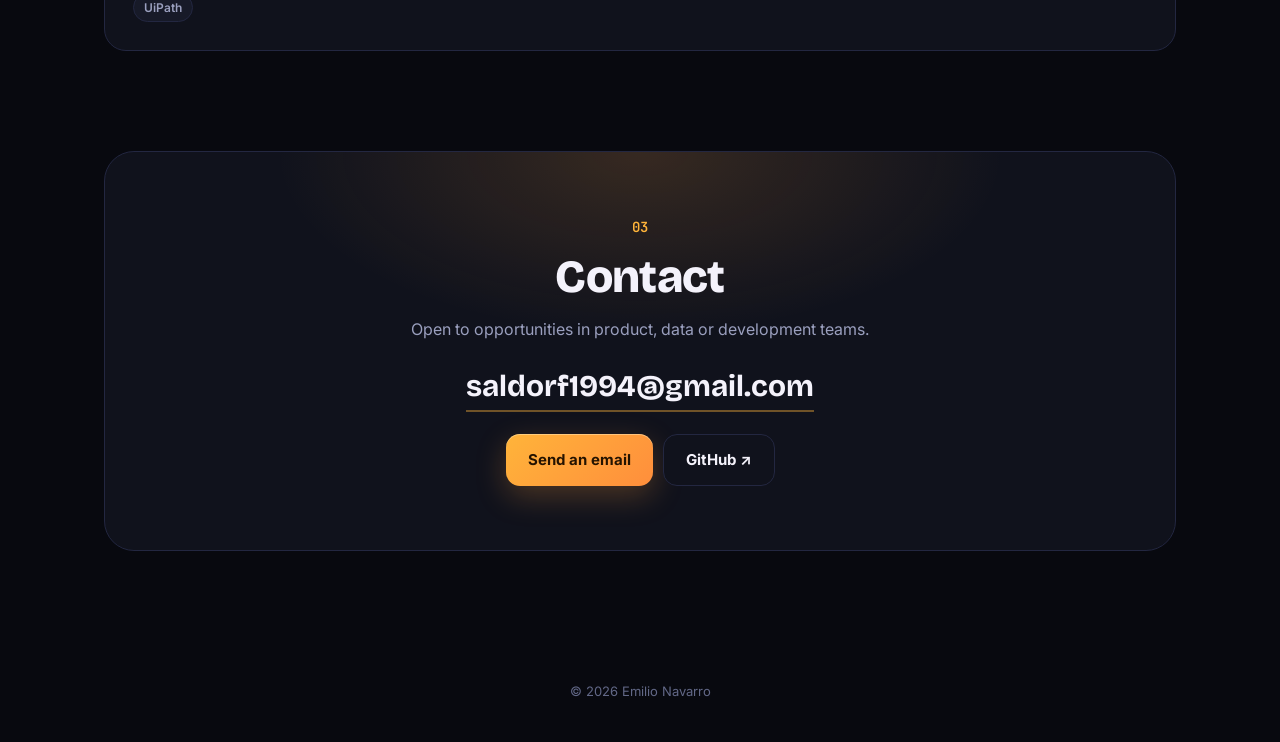
==== commit 3e3925c0: "Bóveda: captura con un fondo del S&P 500 en lugar de Bitcoin" ====
--- a/en/index.html
+++ b/en/index.html
@@ -148,7 +148,7 @@
       <div class="cards">
         <article class="card reveal">
           <div class="card-shot shot-vault">
-            <figure class="phone"><img src="../img/boveda/2-activo.webp" alt="Bitcoin detail screen in Bóveda with its candlestick chart" loading="lazy" /></figure>
+            <figure class="phone"><img src="../img/boveda/2-activo.webp" alt="Detail screen of an S&amp;P 500 fund in Bóveda with its candlestick chart" loading="lazy" /></figure>
           </div>
           <div class="card-body">
             <div class="card-top"><h3>Bóveda</h3><span class="tag mono">Finance</span></div>
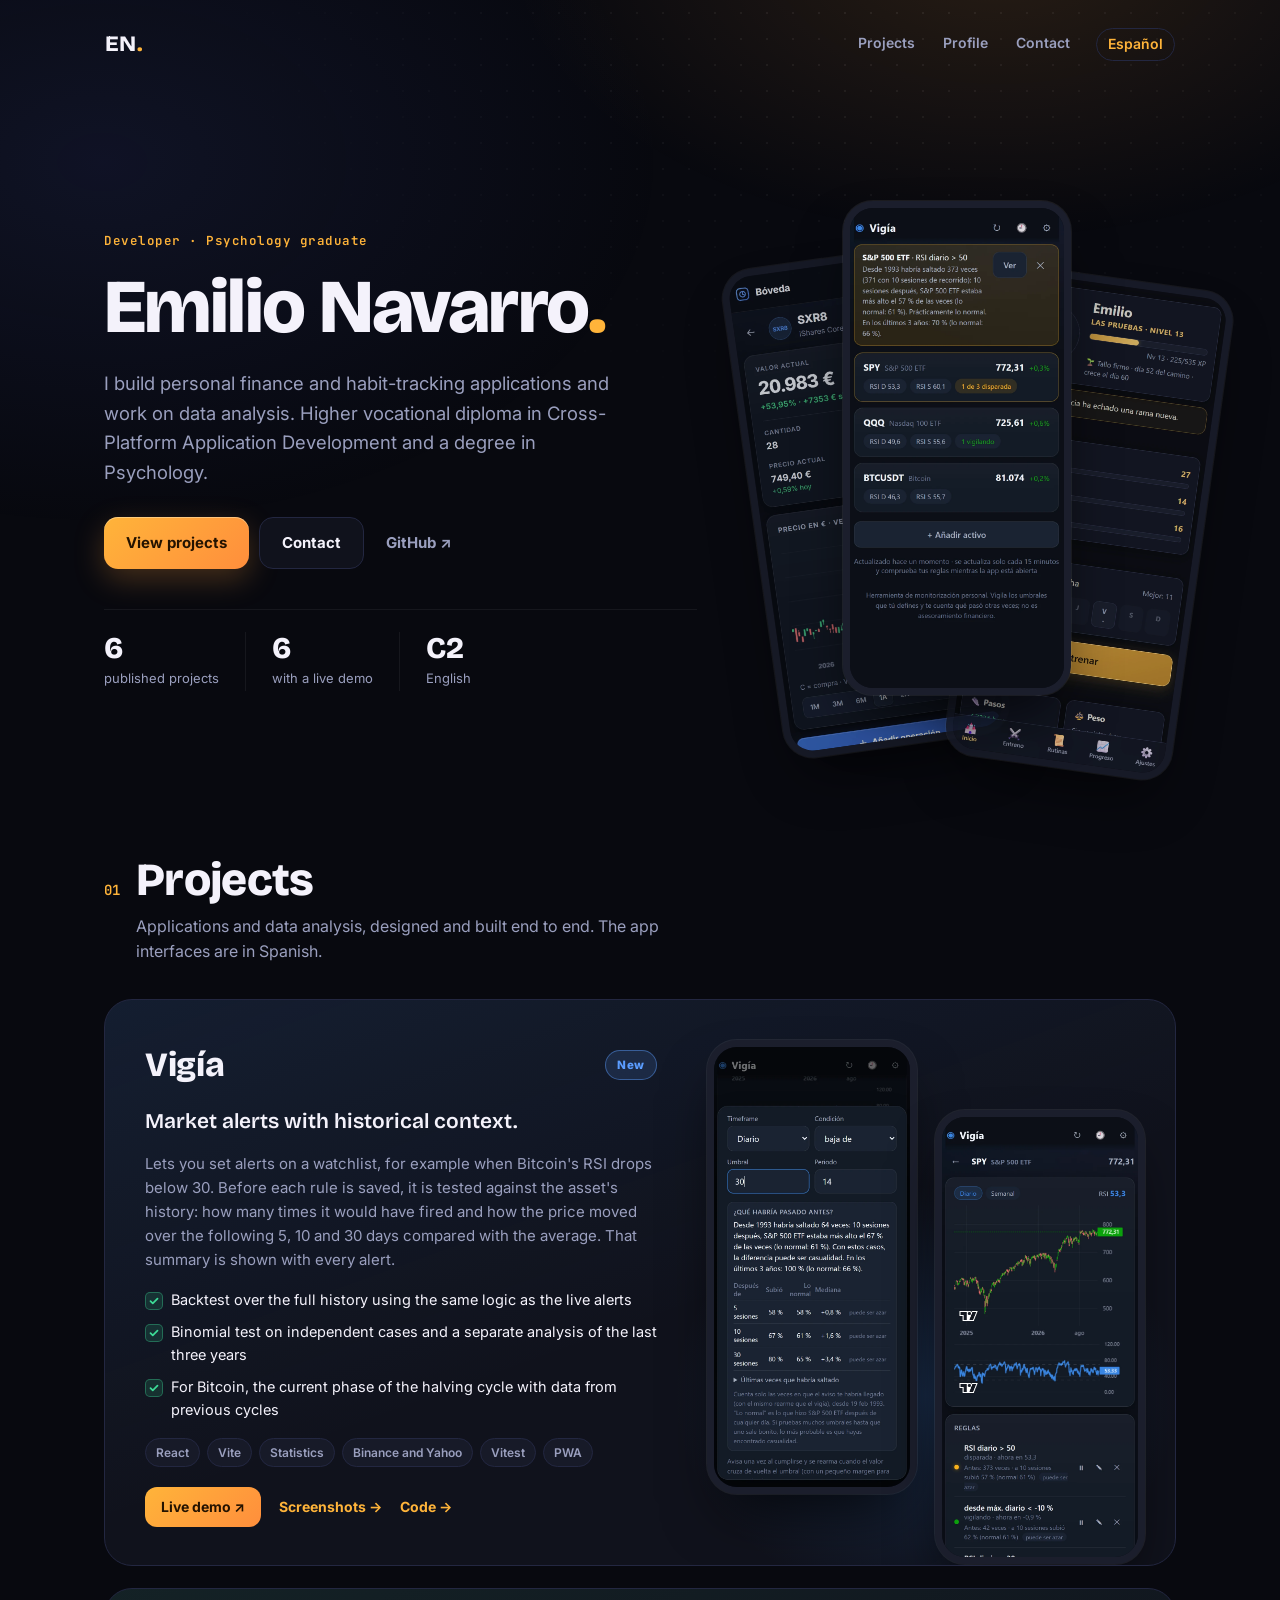
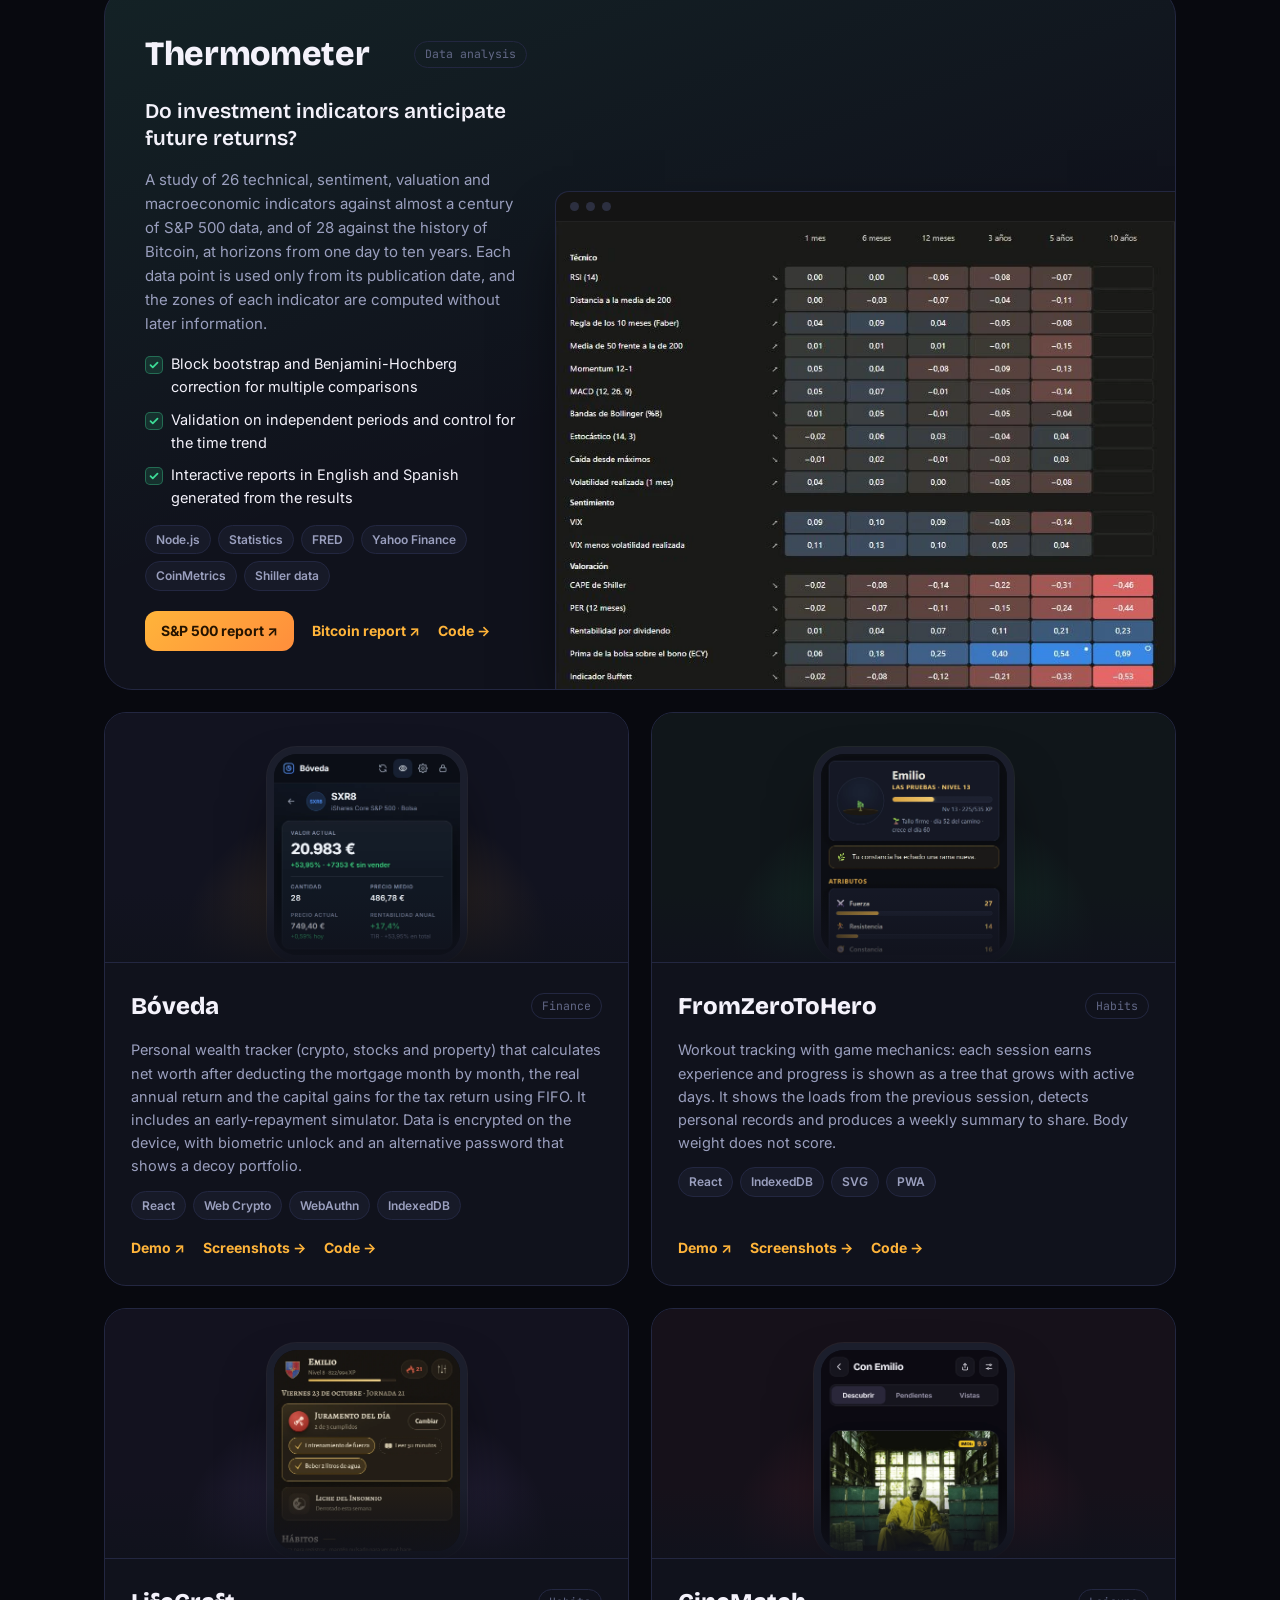
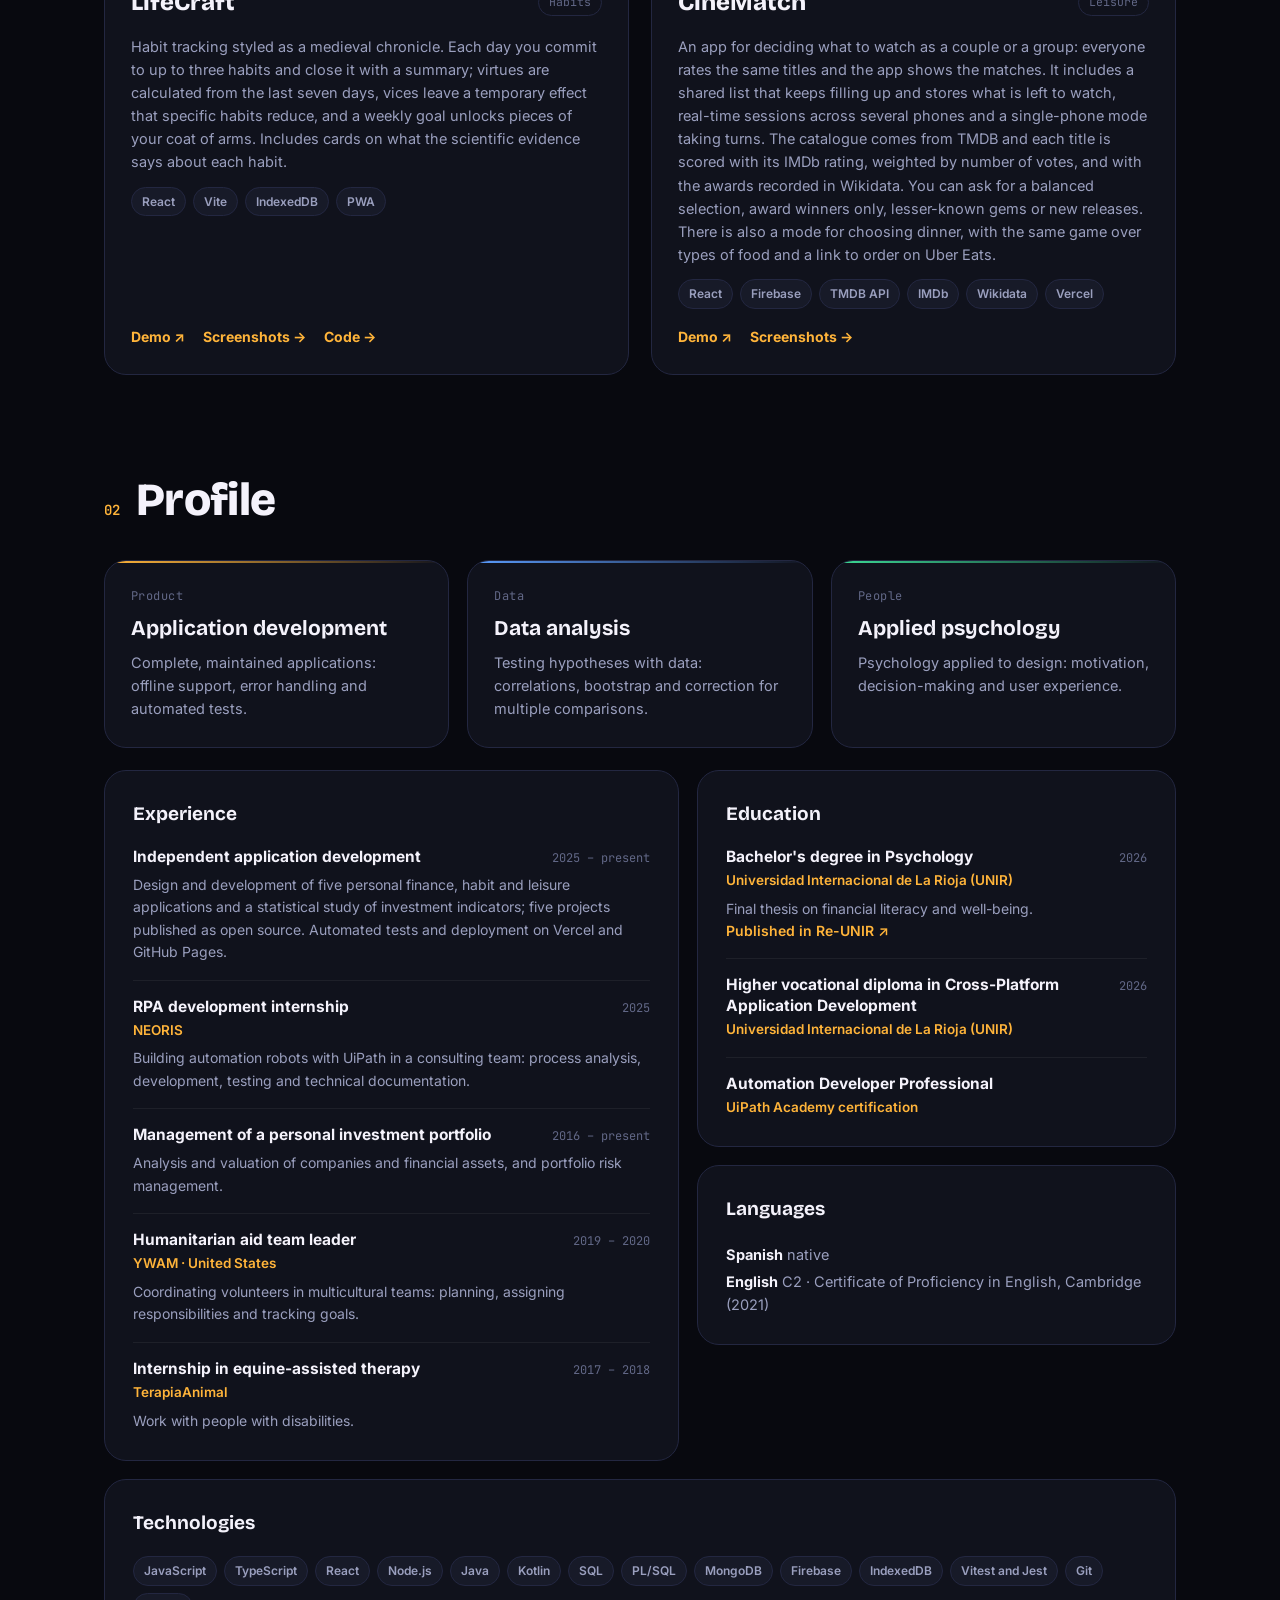
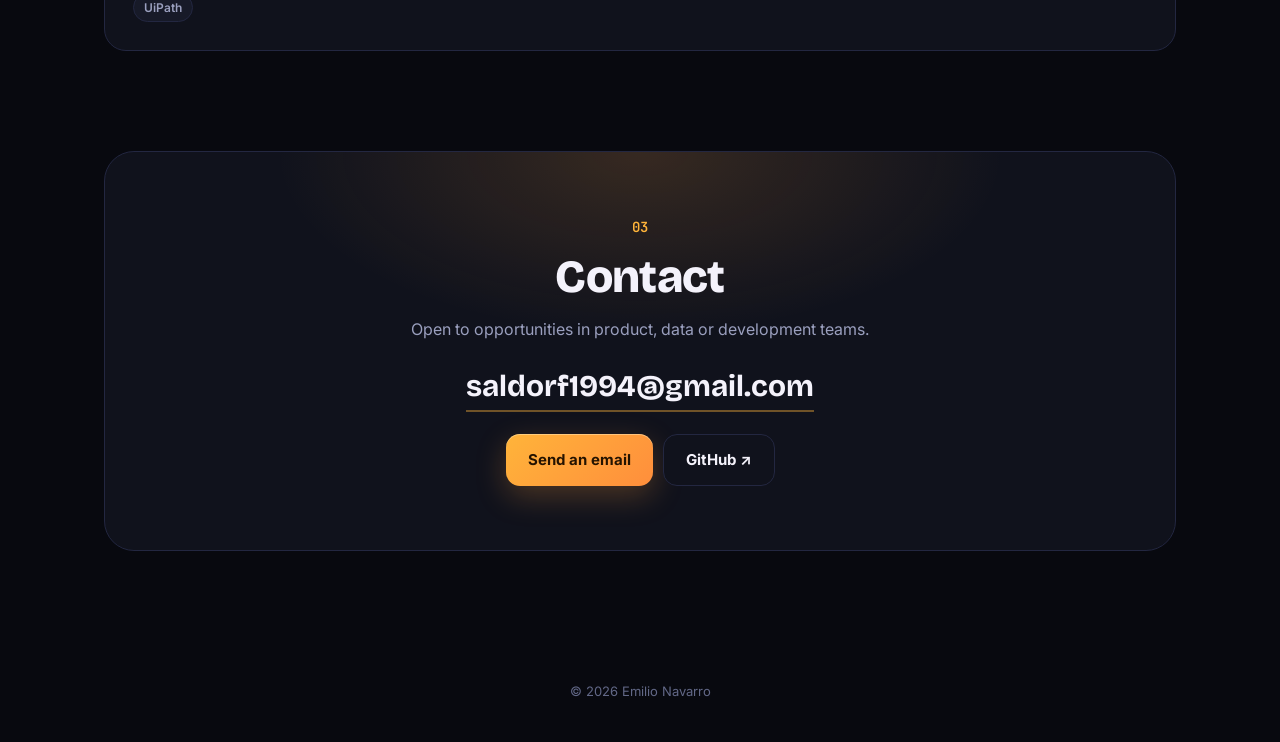
==== commit 4395317e: "Vigía: capturas con el S&P 500 en lugar de Bitcoin" ====
--- a/en/index.html
+++ b/en/index.html
@@ -370,10 +370,10 @@
       vigia: {
         title: 'Vigía',
         shots: [
-          { src: '../img/vigia/1-avisos.webp', cap: 'Watchlist with an active alert. Next to the rule is its historical summary: how many times it would have fired since 2017 and the 10-day price move compared with the average.' },
+          { src: '../img/vigia/1-avisos.webp', cap: 'Watchlist with an active alert. Next to the rule is its historical summary: how many times it would have fired over the asset’s history and the 10-day price move compared with the average.' },
           { src: '../img/vigia/2-ficha.webp', cap: 'Detail screen for each asset with candles and RSI, computed with the same code that evaluates the rules.' },
           { src: '../img/vigia/3-probador.webp', cap: 'When a rule is created, the app tests it against the asset\'s history and shows the results at 5, 10 and 30 days against the average, with an indication of whether the difference is significant.' },
-          { src: '../img/vigia/4-ciclo.webp', cap: 'For Bitcoin, the current phase of the halving cycle and how the price behaved in that phase during previous cycles. Below, each rule with its historical summary.' },
+          { src: '../img/vigia/4-reglas.webp', cap: 'Each asset’s rules with their status and historical summary: how many times they would have fired and what the price did next.' },
         ],
       },
       fzth: {
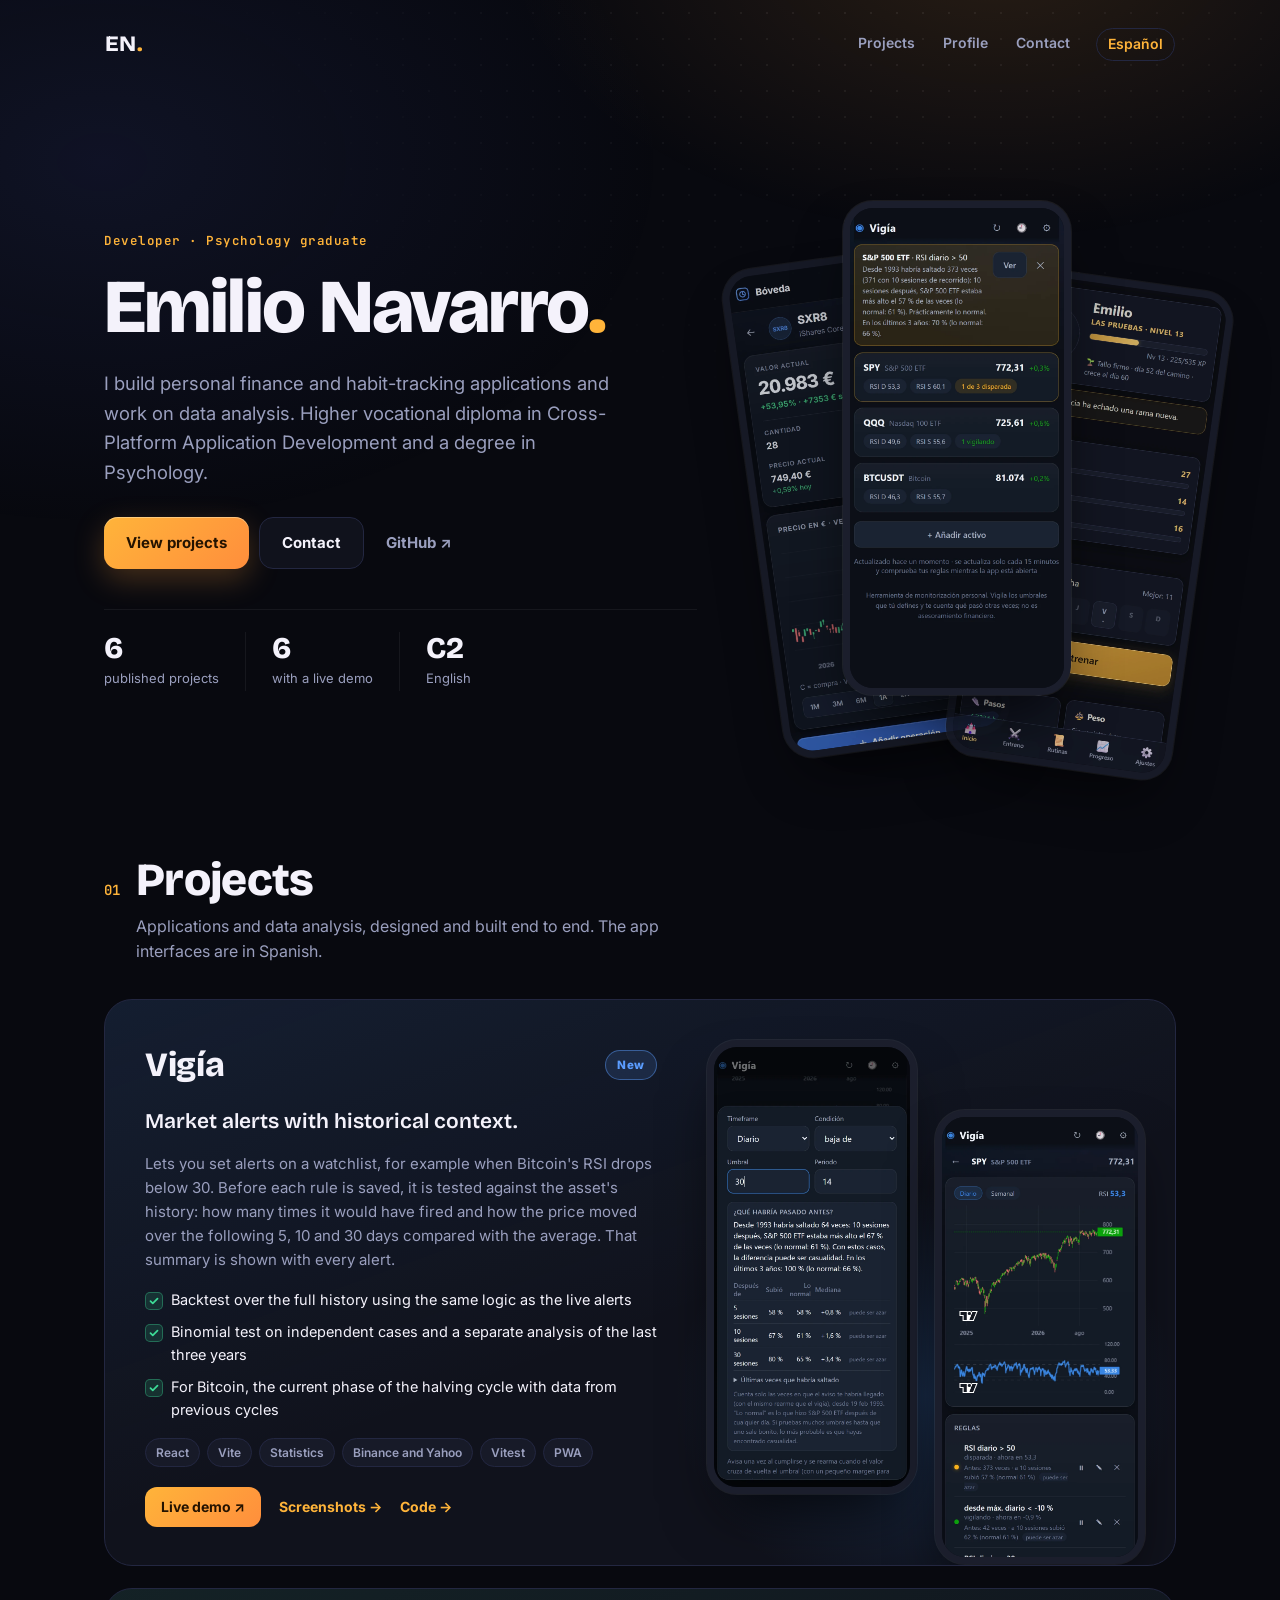
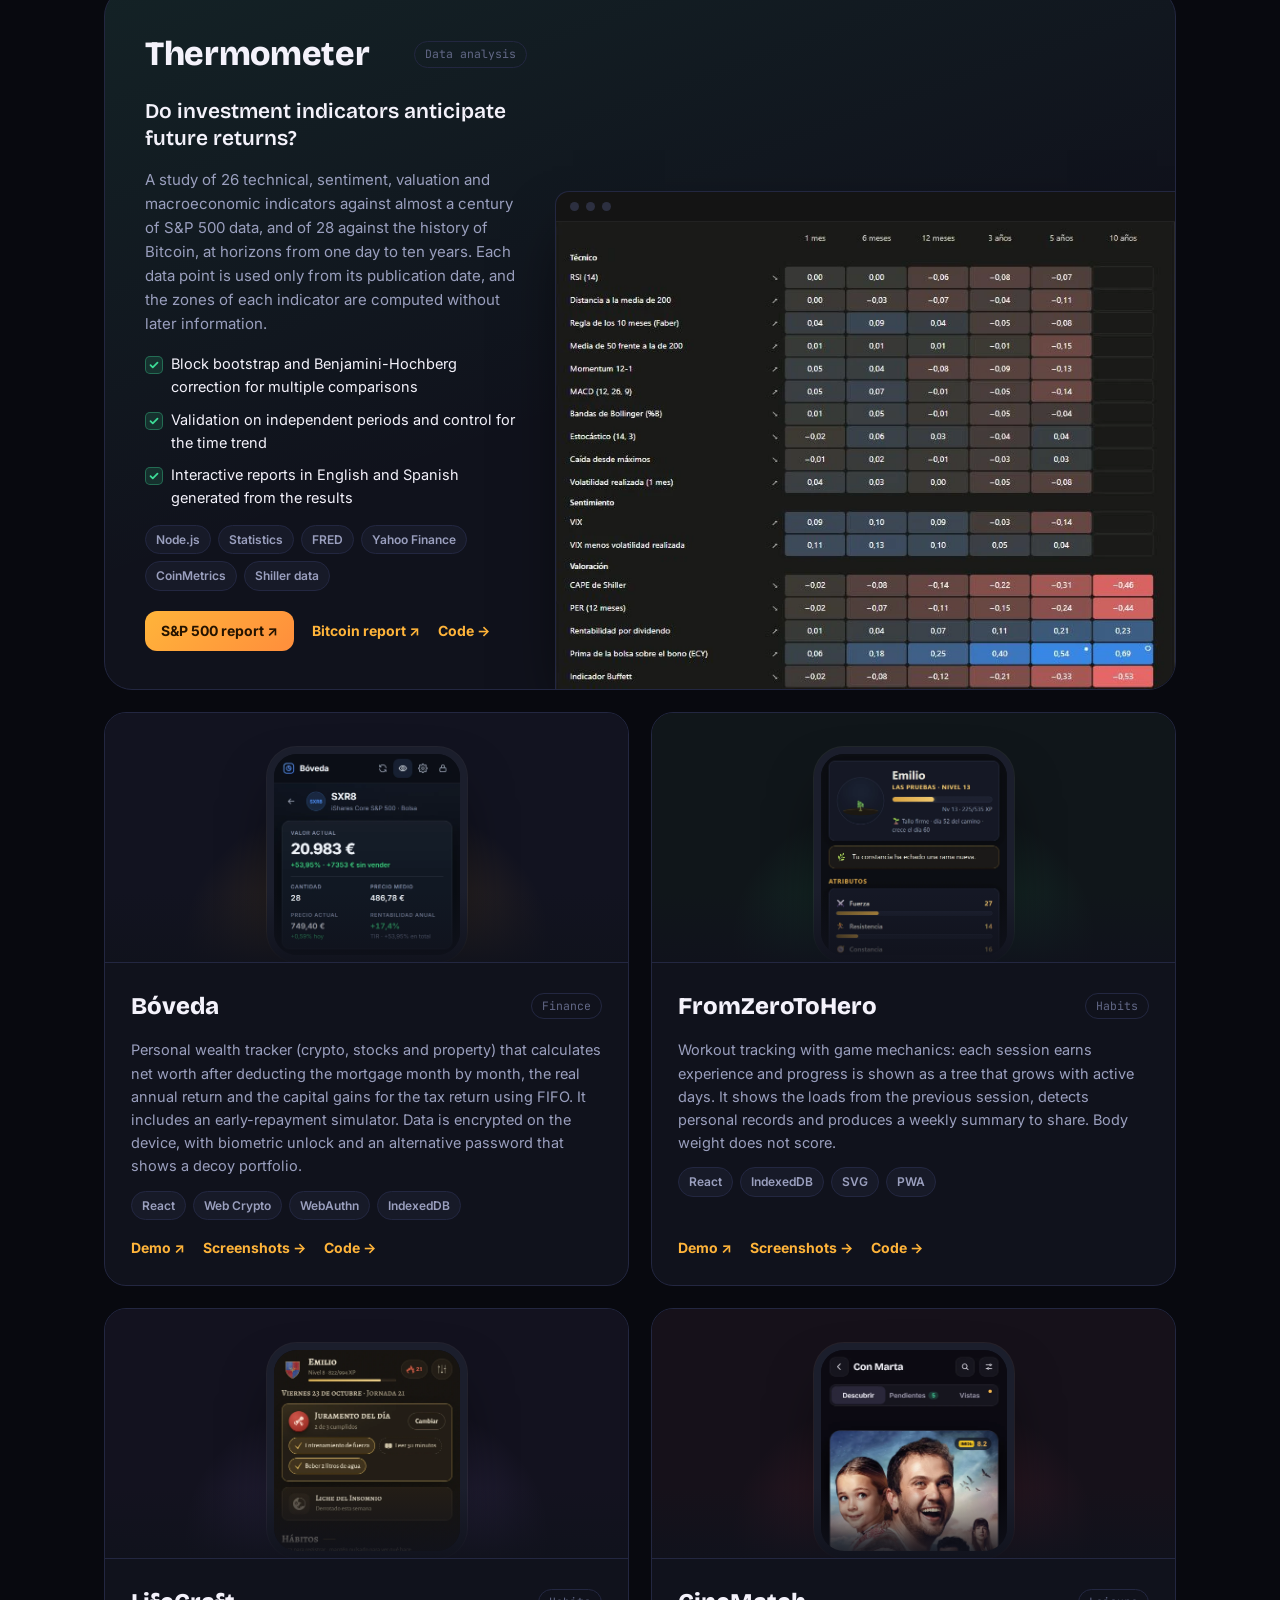
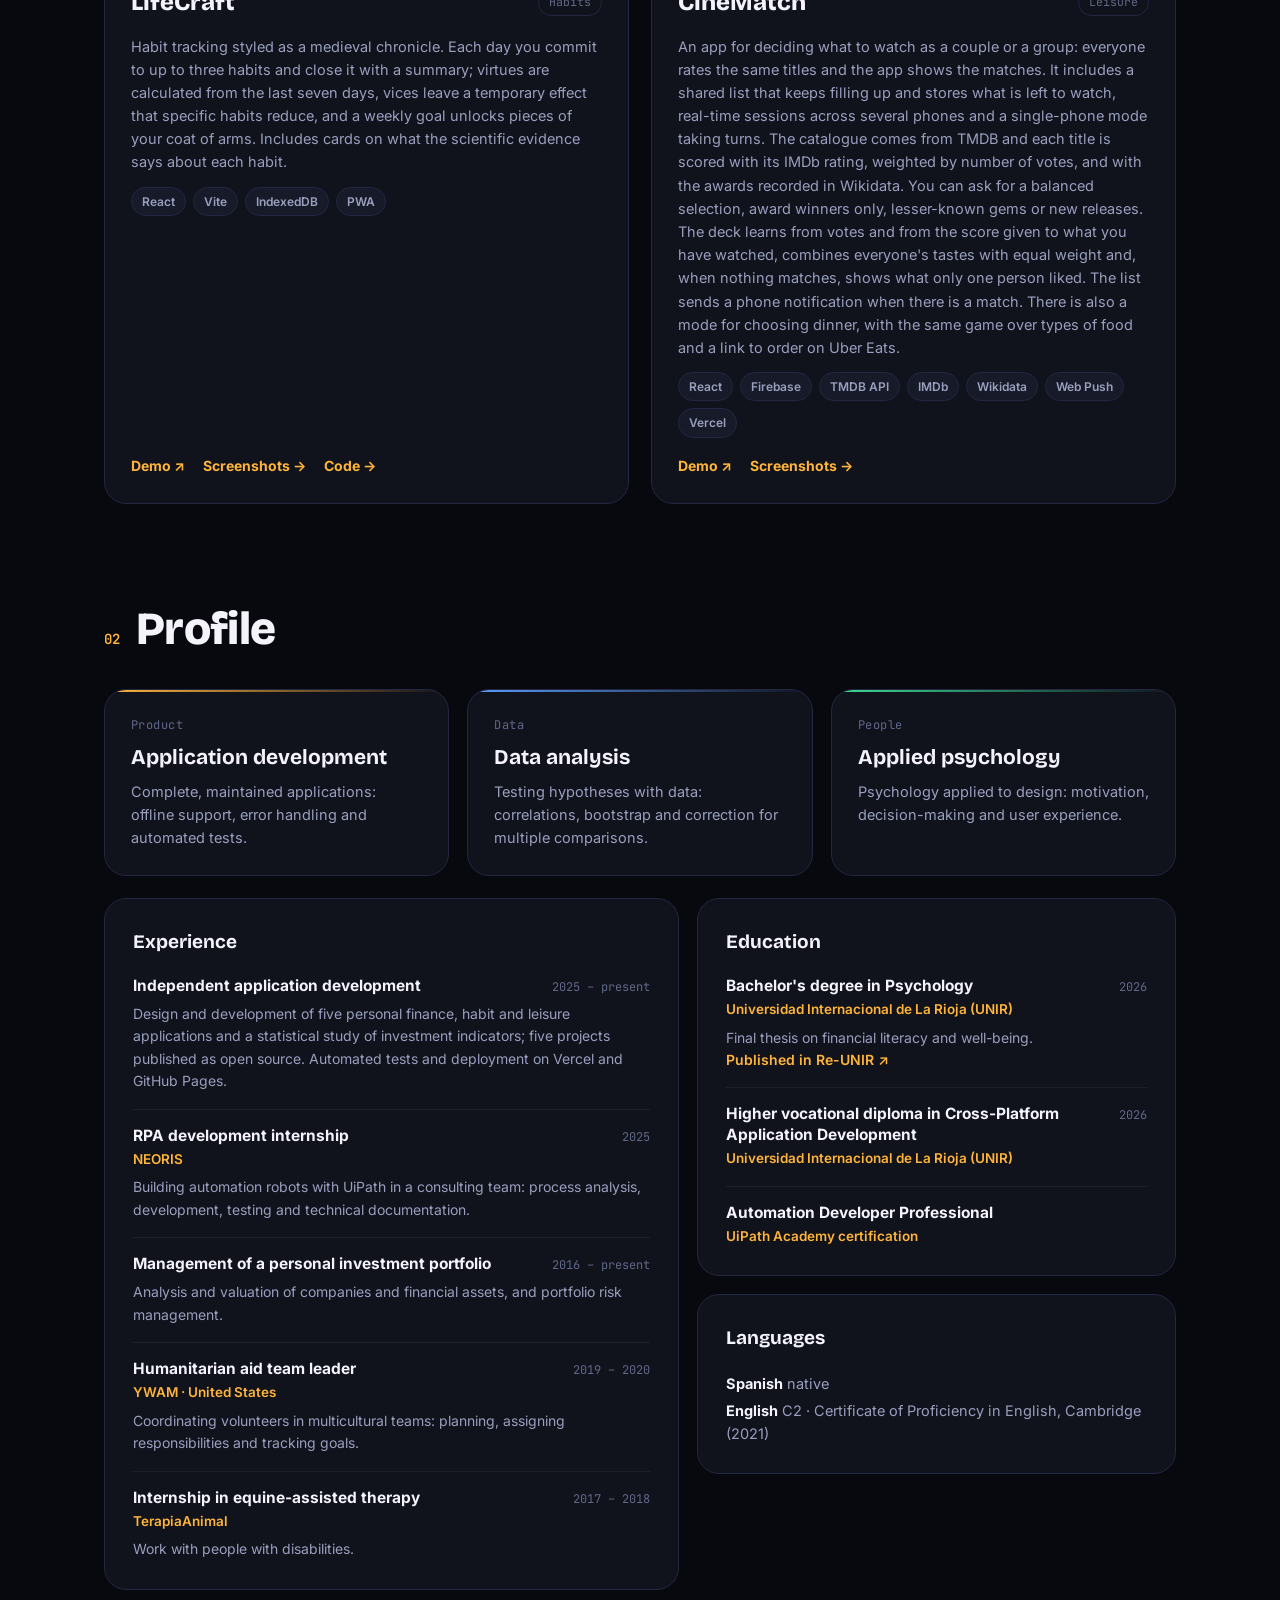
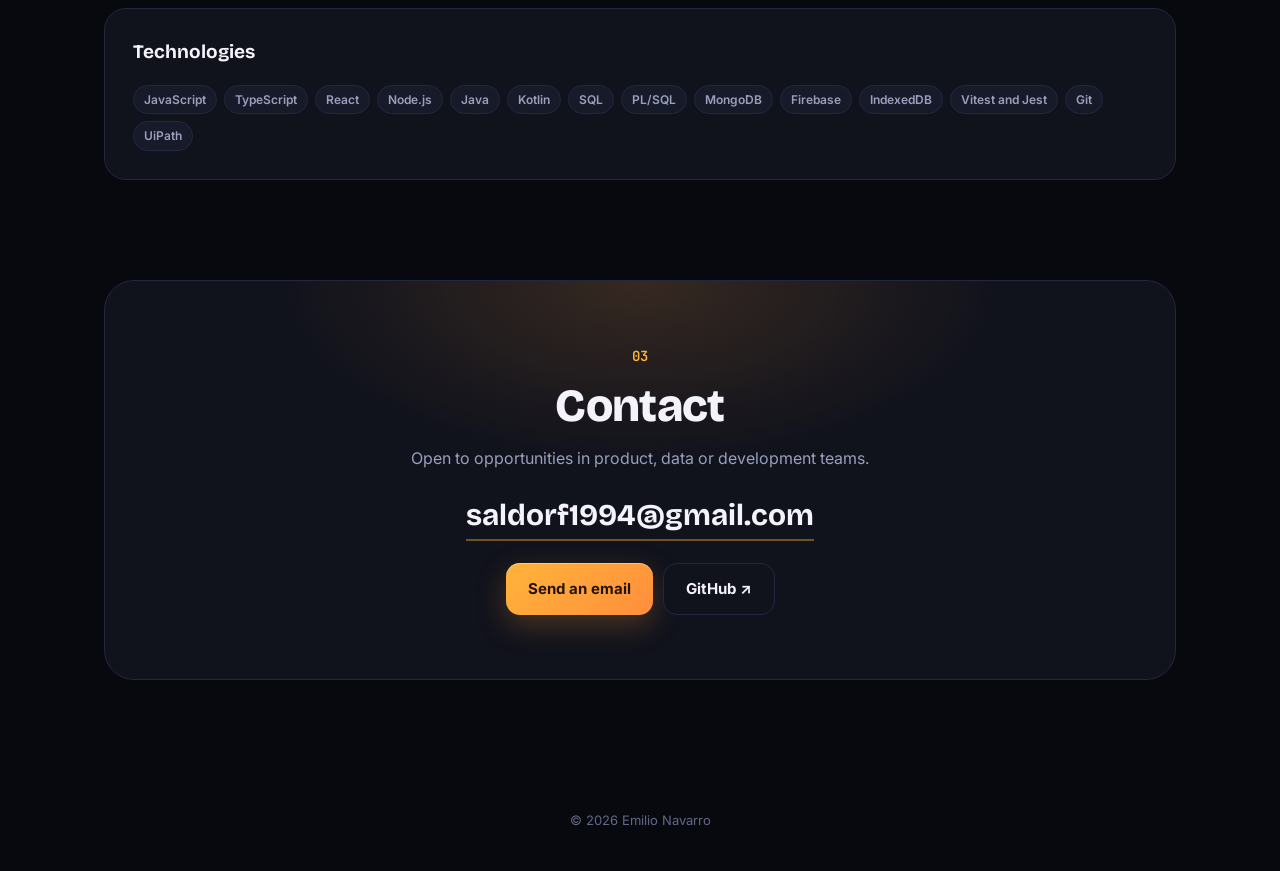
==== commit 10aaa3d6: "CineMatch: tarjeta y capturas nuevas" ====
--- a/en/index.html
+++ b/en/index.html
@@ -210,7 +210,7 @@
 
         <article class="card reveal">
           <div class="card-shot shot-cine">
-            <figure class="phone"><img src="../img/cinematch/2-descubrir.webp" alt="A series card in CineMatch" loading="lazy" /></figure>
+            <figure class="phone"><img src="../img/cinematch/2-descubrir.webp" alt="A film card in CineMatch" loading="lazy" /></figure>
           </div>
           <div class="card-body">
             <div class="card-top"><h3>CineMatch</h3><span class="tag mono">Leisure</span></div>
@@ -220,10 +220,12 @@
               real-time sessions across several phones and a single-phone mode taking turns. The catalogue comes from
               TMDB and each title is scored with its IMDb rating, weighted by number of votes, and with the awards
               recorded in Wikidata. You can ask for a balanced selection, award winners only, lesser-known gems or new
-              releases. There is also a mode for choosing dinner, with the same game over types of food and a link to
-              order on Uber Eats.
+              releases. The deck learns from votes and from the score given to what you have watched, combines
+              everyone's tastes with equal weight and, when nothing matches, shows what only one person liked. The list
+              sends a phone notification when there is a match. There is also a mode for choosing dinner, with the same
+              game over types of food and a link to order on Uber Eats.
             </p>
-            <div class="stack"><span>React</span><span>Firebase</span><span>TMDB API</span><span>IMDb</span><span>Wikidata</span><span>Vercel</span></div>
+            <div class="stack"><span>React</span><span>Firebase</span><span>TMDB API</span><span>IMDb</span><span>Wikidata</span><span>Web Push</span><span>Vercel</span></div>
             <div class="card-links">
               <a href="https://cinematch-wine-xi.vercel.app" target="_blank" rel="noreferrer">Demo ↗</a>
               <button type="button" class="shots-link" data-shots="cinematch">Screenshots →</button>
@@ -412,11 +414,13 @@
       cinematch: {
         title: 'CineMatch',
         shots: [
-          { src: '../img/cinematch/1-inicio.webp', cap: 'Home: access to the shared list and to sessions with one or several phones.' },
+          { src: '../img/cinematch/1-inicio.webp', cap: 'Home: the shared list and, below it, deciding on the spot with one or several phones, what to watch or what to eat.' },
           { src: '../img/cinematch/2-descubrir.webp', cap: 'Each person rates the titles by swiping the card. Every card shows the IMDb rating and, if there is one, its main award.' },
           { src: '../img/cinematch/3-ficha.webp', cap: 'Each title has a page with the synopsis, IMDb votes, awards, the trailer and links to the services where it is available.' },
           { src: '../img/cinematch/4-match.webp', cap: 'When everyone picks the same title, the app shows it straight away.' },
           { src: '../img/cinematch/5-pendientes.webp', cap: 'Matches are kept in the to-watch list. The wheel picks one at random.' },
+          { src: '../img/cinematch/8-casi.webp', cap: 'Near matches: what only one person liked. If the other is happy with it, it moves to the to-watch list.' },
+          { src: '../img/cinematch/9-nota.webp', cap: 'Marking a title as watched lets you score it. That score counts for more than a vote when tuning the next titles.' },
           { src: '../img/cinematch/6-cena.webp', cap: 'Dinner mode: the same game with 28 types of food, from pizza to ramen, with dessert at the end.' },
           { src: '../img/cinematch/7-pedir.webp', cap: 'When you match, the page opens Uber Eats with the search ready, or Glovo and Just Eat. Each photo credits its author and licence.' },
         ],
